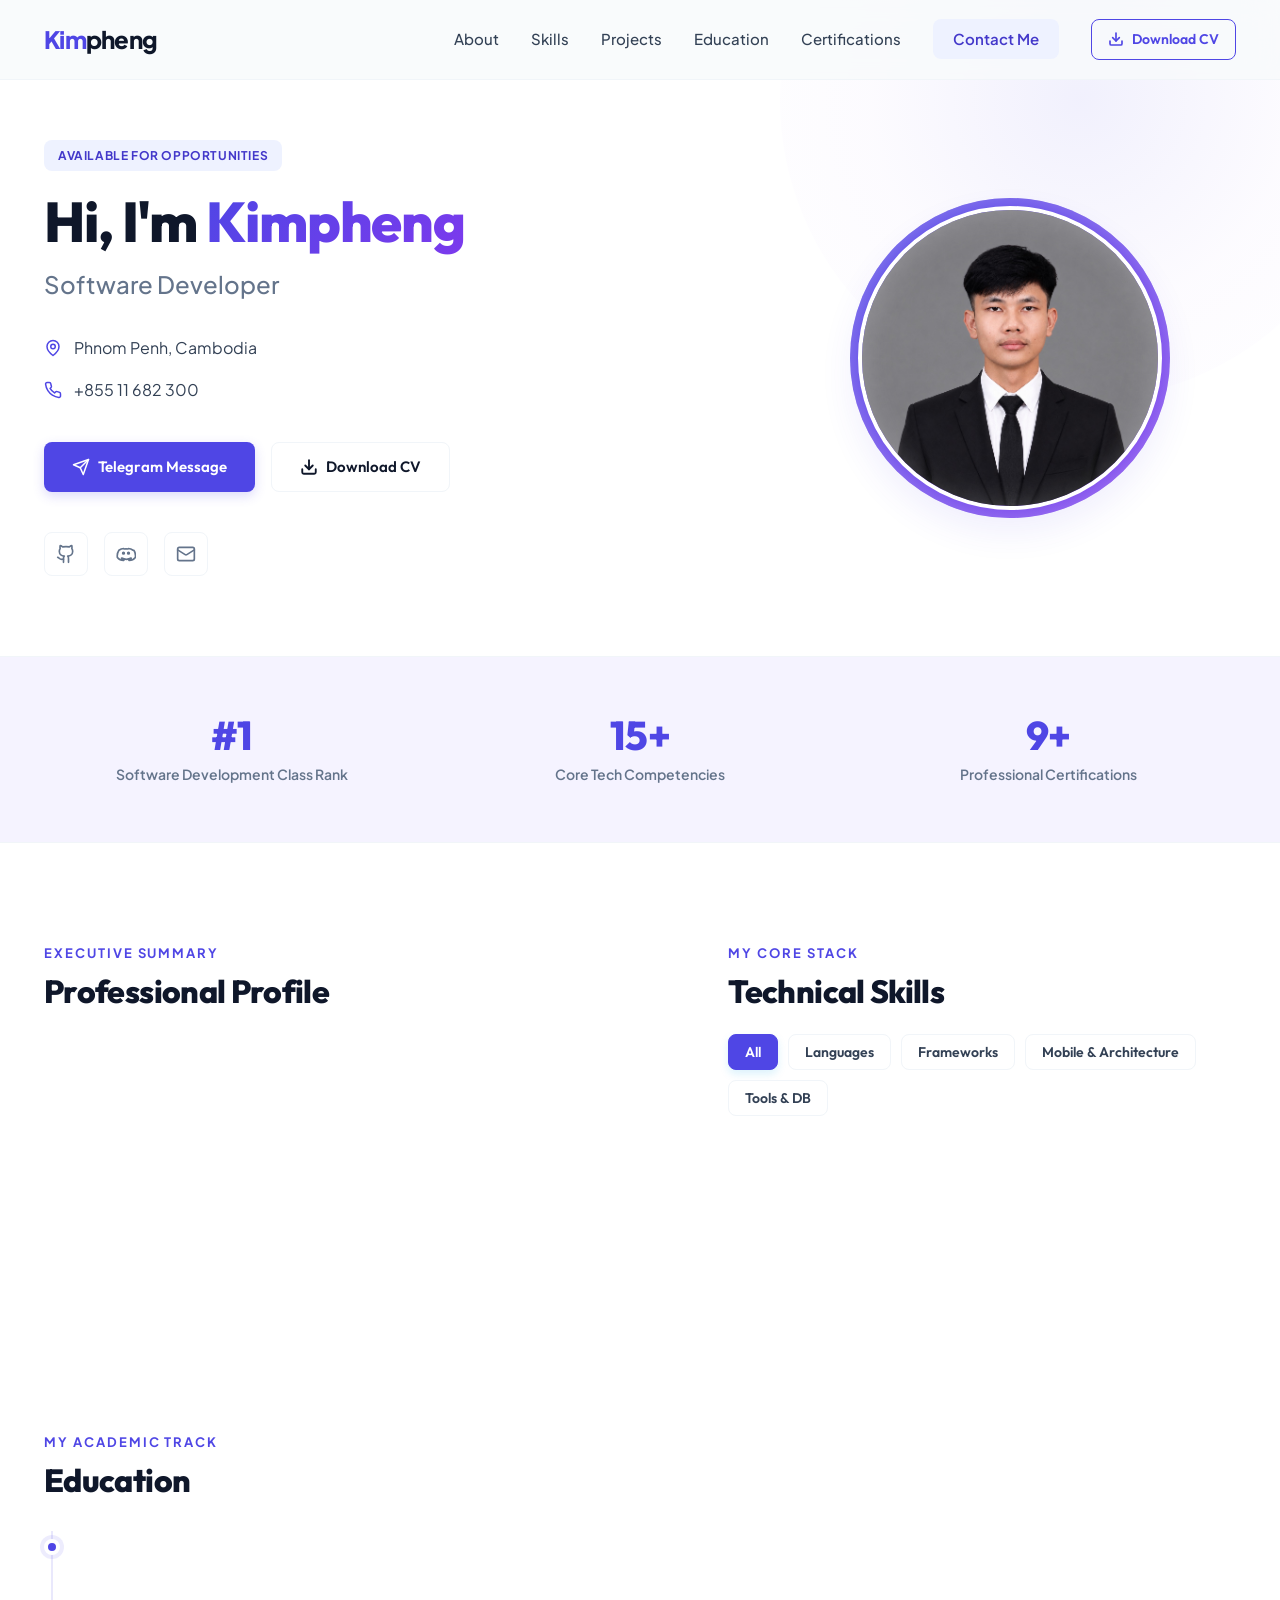
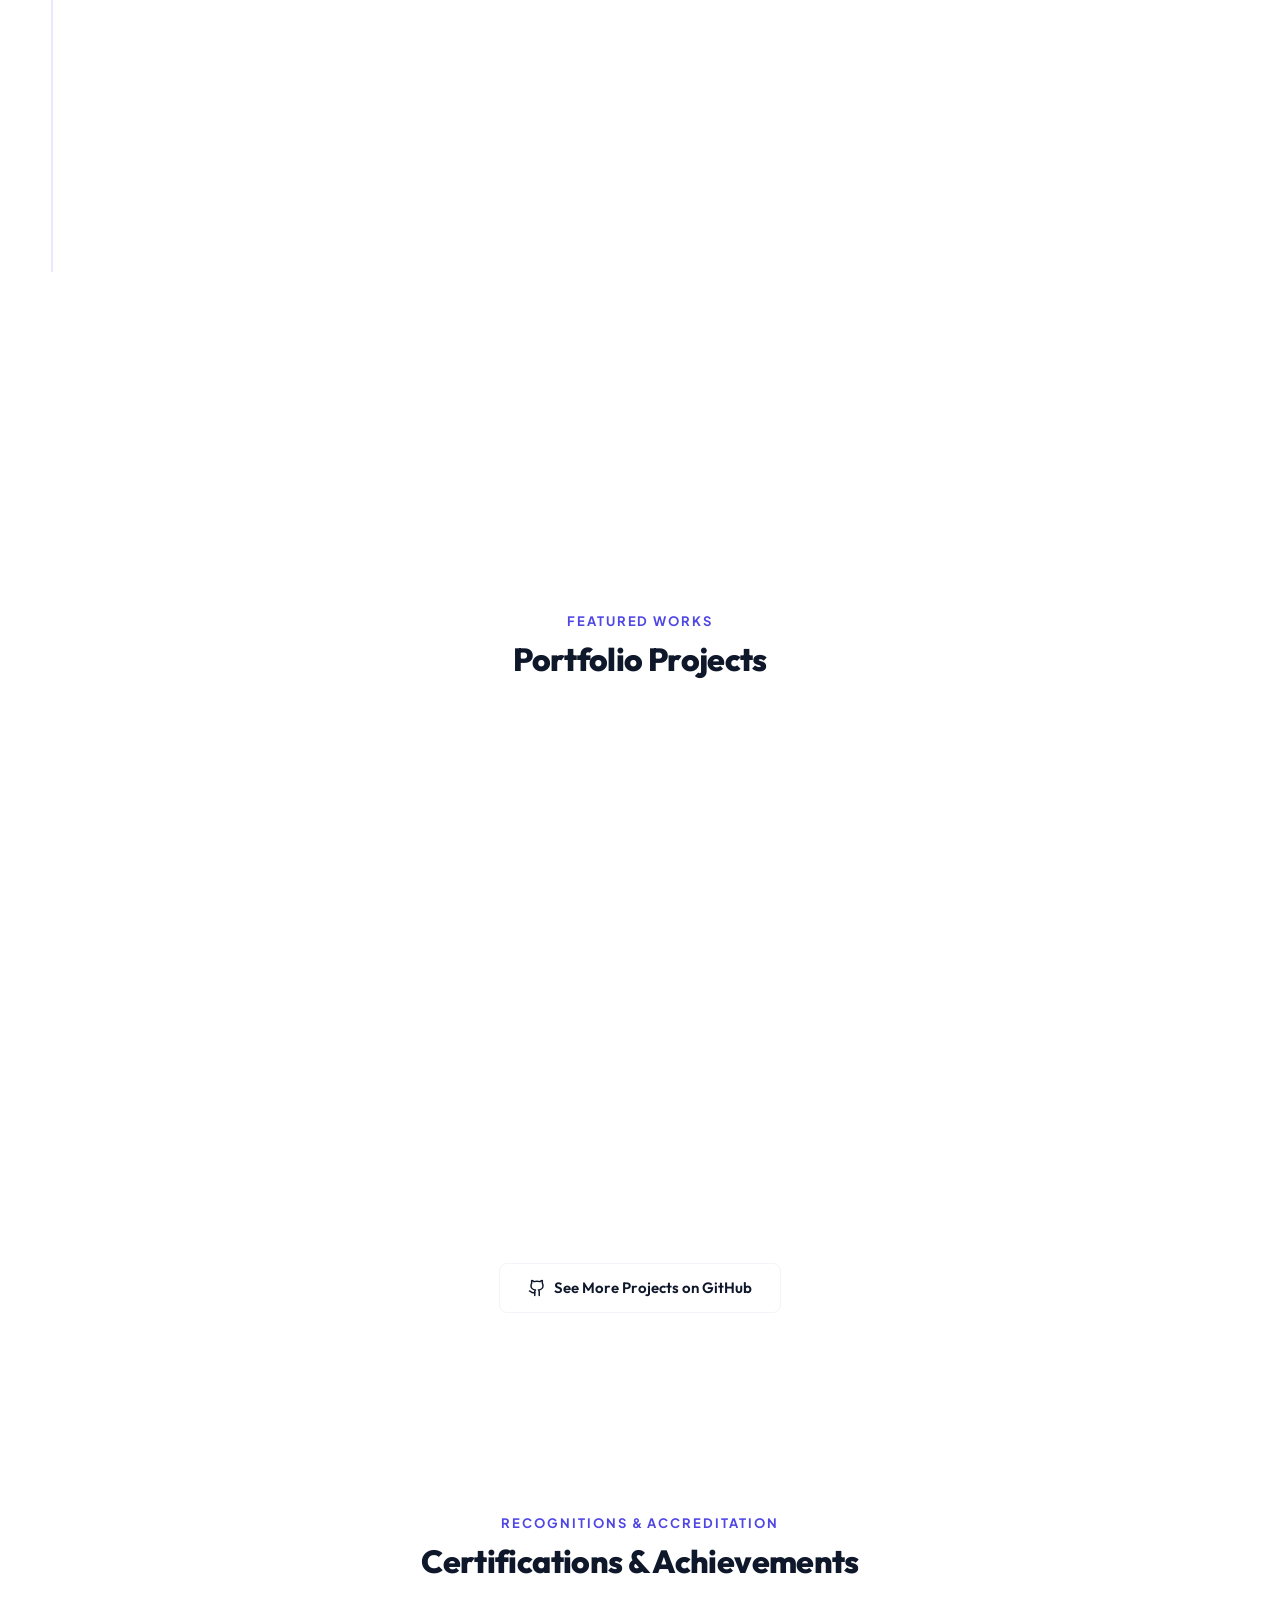
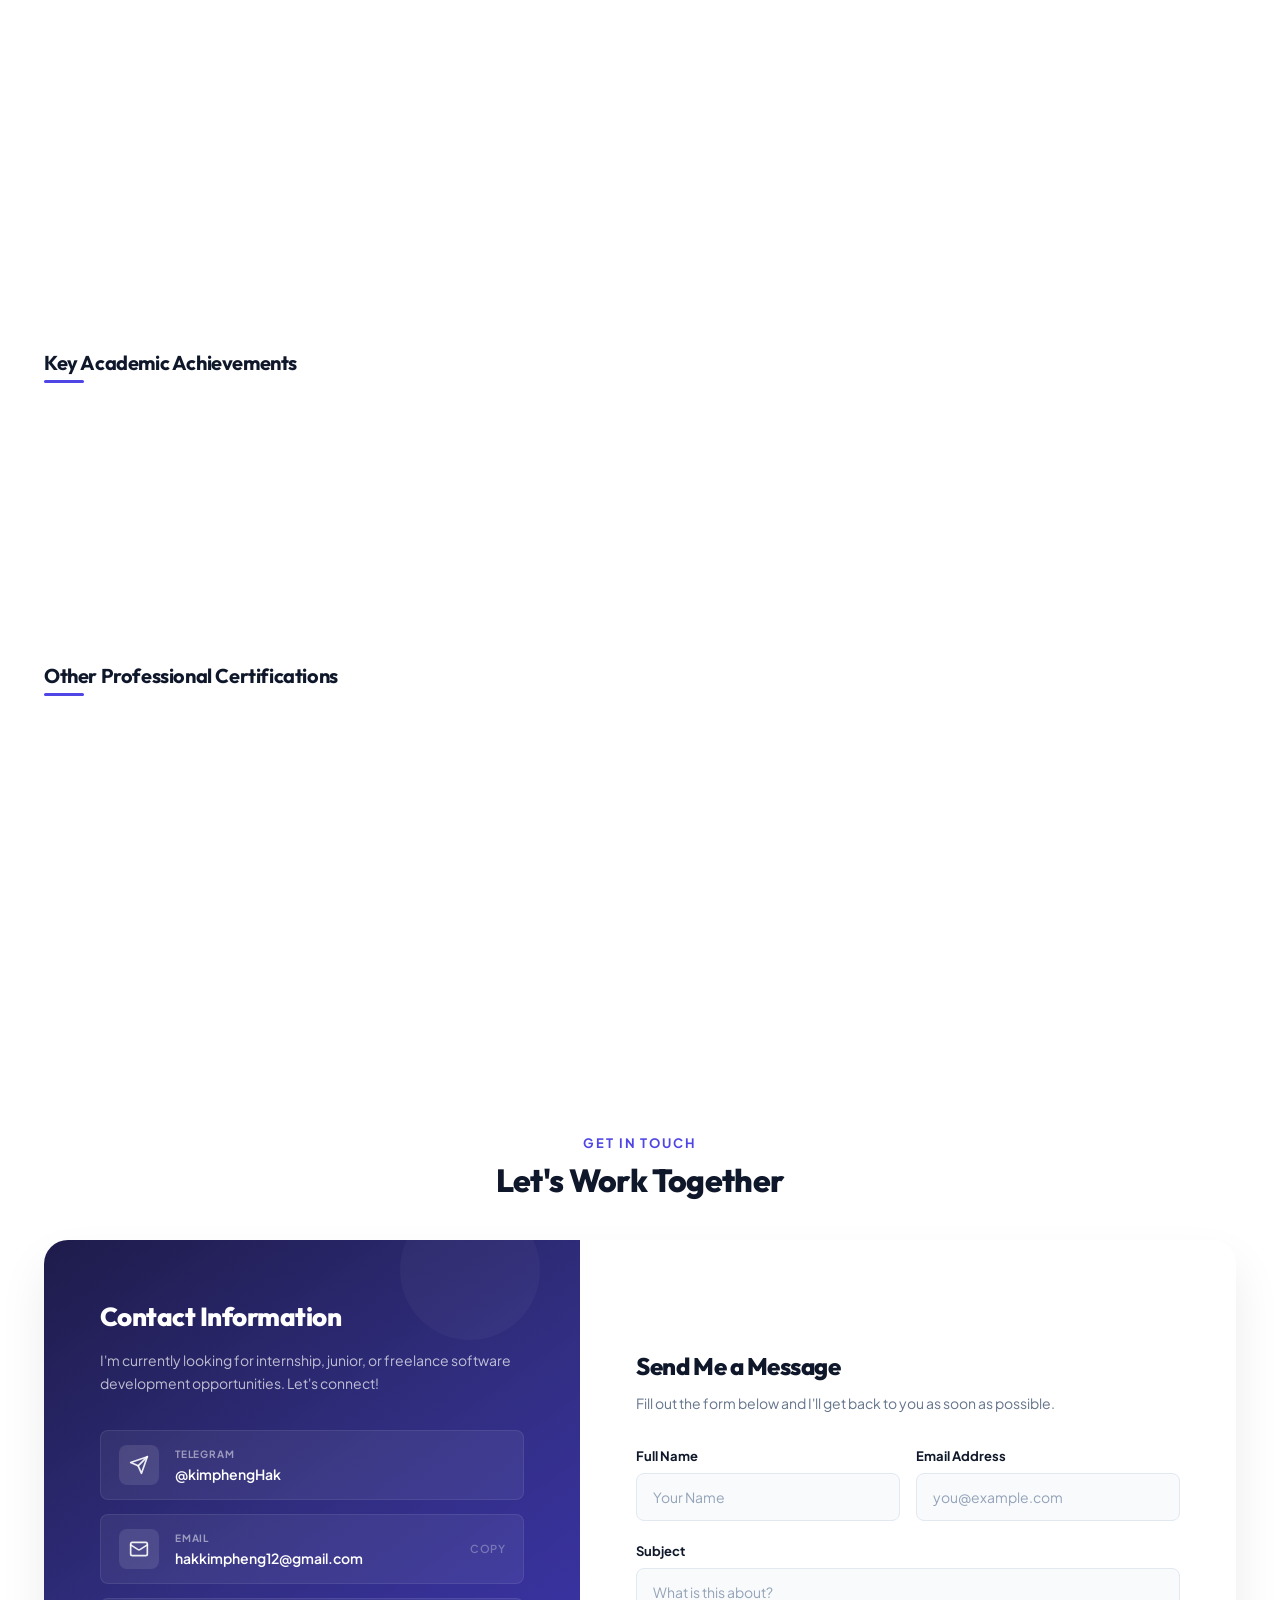
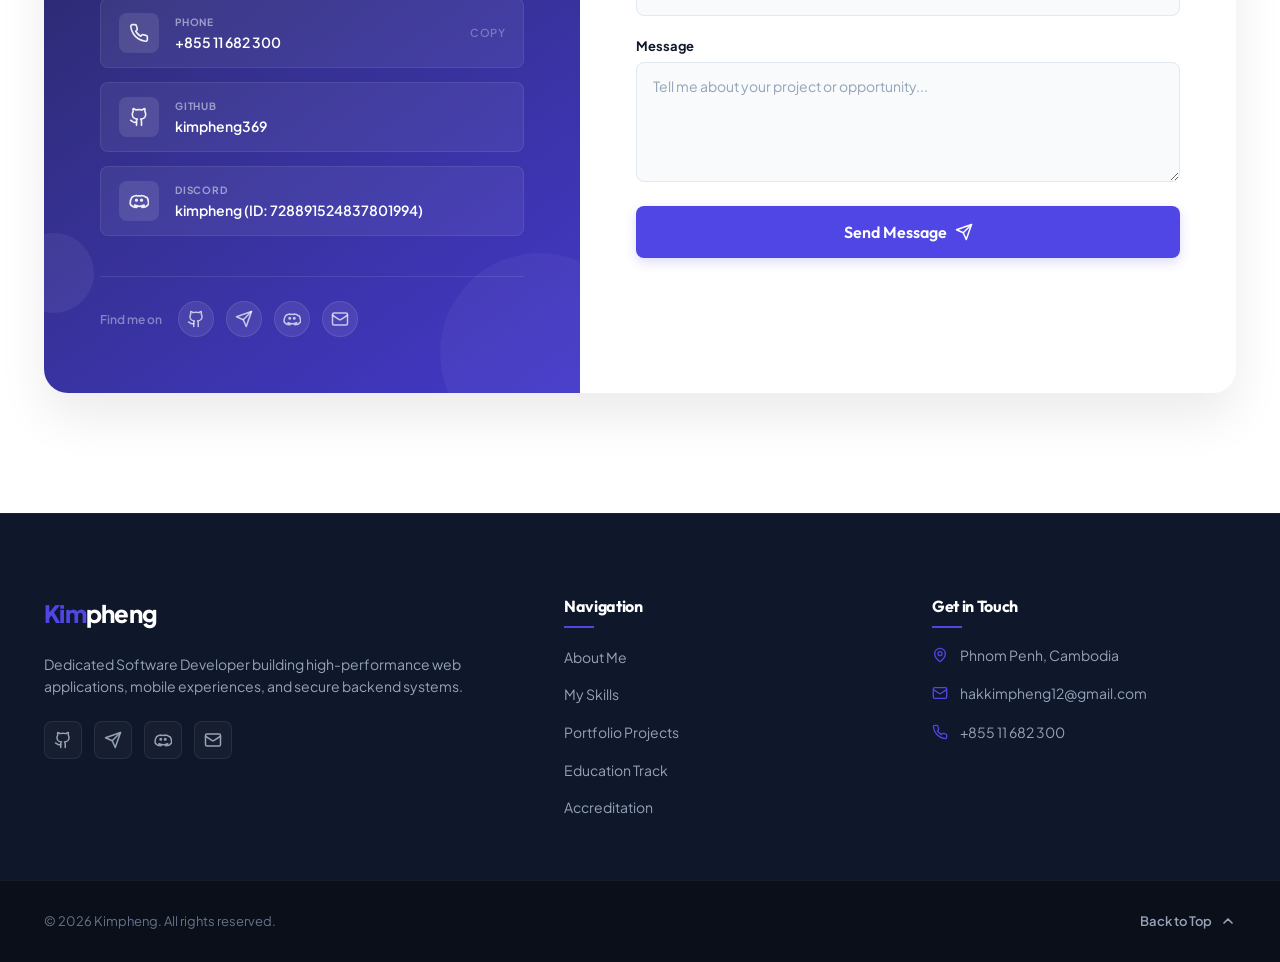
==== index.html @ c42dc0b6 "Add CV website with avatar and PNG/PDF download functionality" ====
<!DOCTYPE html>
<html lang="en">

<head>
  <meta charset="UTF-8">
  <meta name="viewport" content="width=device-width, initial-scale=1.0">
  <meta name="description"
    content="Personal CV & Portfolio of Kimpheng - Software Developer based in Phnom Penh, Cambodia. Specializing in mobile applications, backend systems, and software engineering.">
  <meta name="keywords"
    content="Kimpheng, CV, Portfolio, Software Developer, Android, Kotlin, PHP, Laravel, Python, Cambodia">
  <meta name="author" content="Kimpheng">
  <title>Kimpheng | Software Developer Portfolio</title>

  <!-- Google Fonts -->
  <link rel="preconnect" href="https://fonts.googleapis.com">
  <link rel="preconnect" href="https://fonts.gstatic.com" crossorigin>
  <link
    href="https://fonts.googleapis.com/css2?family=Outfit:wght@300;400;500;600;700;800&family=Plus+Jakarta+Sans:wght@400;500;600;700;800&display=swap"
    rel="stylesheet">

  <!-- Main Stylesheet -->
  <link rel="stylesheet" href="style.css">
</head>

<body>

  <!-- Glassmorphism Header -->
  <header class="header">
    <div class="header-container">
      <a href="#" class="logo">
        <span class="logo-accent">Kim</span>pheng
      </a>
      <nav class="nav-menu">
        <a href="#about" class="nav-link">About</a>
        <a href="#skills" class="nav-link">Skills</a>
        <a href="#projects" class="nav-link">Projects</a>
        <a href="#education" class="nav-link">Education</a>
        <a href="#certifications" class="nav-link">Certifications</a>
        <a href="#contact" class="nav-link nav-btn-contact">Contact Me</a>
        <a href="download CV/download my cv.html" target="_blank" class="nav-btn-download" title="Download CV">
          <svg xmlns="http://www.w3.org/2000/svg" width="16" height="16" viewBox="0 0 24 24" fill="none" stroke="currentColor" stroke-width="2.5" stroke-linecap="round" stroke-linejoin="round"><path d="M21 15v4a2 2 0 0 1-2 2H5a2 2 0 0 1-2-2v-4"></path><polyline points="7 10 12 15 17 10"></polyline><line x1="12" y1="15" x2="12" y2="3"></line></svg>
          <span>Download CV</span>
        </a>
      </nav>
      <!-- Mobile Nav Toggle -->
      <button class="mobile-toggle" aria-label="Toggle Menu">
        <span></span>
        <span></span>
        <span></span>
      </button>
    </div>
  </header>

  <main class="main-content">

    <!-- Hero Section -->
    <section class="hero-section" id="hero">
      <div class="hero-bg-glow"></div>
      <div class="container hero-grid">
        <!-- Hero Details -->
        <div class="hero-details">
          <span class="hero-tag">Available for Opportunities</span>
          <h1 class="hero-title">Hi, I'm <span class="gradient-text">Kimpheng</span></h1>
          <p class="hero-subtitle">Software Developer</p>

          <div class="hero-meta">
            <div class="meta-item">
              <svg xmlns="http://www.w3.org/2000/svg" width="18" height="18" viewBox="0 0 24 24" fill="none"
                stroke="currentColor" stroke-width="2" stroke-linecap="round" stroke-linejoin="round"
                class="accent-icon">
                <path d="M20 10c0 6-8 12-8 12s-8-6-8-12a8 8 0 0 1 16 0Z"></path>
                <circle cx="12" cy="10" r="3"></circle>
              </svg>
              <span>Phnom Penh, Cambodia</span>
            </div>
            <div class="meta-item">
              <svg xmlns="http://www.w3.org/2000/svg" width="18" height="18" viewBox="0 0 24 24" fill="none"
                stroke="currentColor" stroke-width="2" stroke-linecap="round" stroke-linejoin="round"
                class="accent-icon">
                <path
                  d="M22 16.92v3a2 2 0 0 1-2.18 2 19.79 19.79 0 0 1-8.63-3.07 19.5 19.5 0 0 1-6-6 19.79 19.79 0 0 1-3.07-8.67A2 2 0 0 1 4.11 2h3a2 2 0 0 1 2 1.72 12.84 12.84 0 0 0 .7 2.81 2 2 0 0 1-.45 2.11L8.09 9.91a16 16 0 0 0 6 6l1.27-1.27a2 2 0 0 1 2.11-.45 12.84 12.84 0 0 0 2.81.7A2 2 0 0 1 22 16.92z">
                </path>
              </svg>
              <span>+855 11 682 300</span>
            </div>
          </div>

          <div class="hero-actions">
            <a href="https://t.me/kimphengHak" target="_blank" class="btn btn-primary">
              <svg xmlns="http://www.w3.org/2000/svg" width="18" height="18" viewBox="0 0 24 24" fill="none"
                stroke="currentColor" stroke-width="2" stroke-linecap="round" stroke-linejoin="round">
                <path d="m22 2-7 20-4-9-9-4Z"></path>
                <path d="M22 2 11 13"></path>
              </svg>
              Telegram Message
            </a>
            <a href="download CV/download my cv.html" target="_blank" class="btn btn-secondary">
              <svg xmlns="http://www.w3.org/2000/svg" width="18" height="18" viewBox="0 0 24 24" fill="none" stroke="currentColor" stroke-width="2.5" stroke-linecap="round" stroke-linejoin="round"><path d="M21 15v4a2 2 0 0 1-2 2H5a2 2 0 0 1-2-2v-4"></path><polyline points="7 10 12 15 17 10"></polyline><line x1="12" y1="15" x2="12" y2="3"></line></svg>
              Download CV
            </a>
          </div>

          <!-- Social Shortcuts -->
          <div class="social-bar">
            <a href="https://github.com/kimpheng369" target="_blank" class="social-icon" title="GitHub">
              <svg xmlns="http://www.w3.org/2000/svg" width="20" height="20" viewBox="0 0 24 24" fill="none"
                stroke="currentColor" stroke-width="2" stroke-linecap="round" stroke-linejoin="round">
                <path
                  d="M15 22v-4a4.8 4.8 0 0 0-1-3.5c3 0 6-2 6-5.5.08-1.25-.27-2.48-1-3.5.28-1.15.28-2.35 0-3.5 0 0-1 0-3 1.5-2.64-.5-5.36-.5-8 0C6 2 5 2 5 2c-.3 1.15-.3 2.35 0 3.5A5.403 5.403 0 0 0 4 9c0 3.5 3 5.5 6 5.5-.39.49-.68 1.05-.85 1.65-.17.6-.22 1.23-.15 1.85v4">
                </path>
                <path d="M9 18c-4.51 2-5-2-7-2"></path>
              </svg>
            </a>
            <a href="https://discord.com/users/728891524837801994" target="_blank" class="social-icon" title="Discord">
              <svg xmlns="http://www.w3.org/2000/svg" width="20" height="20" viewBox="0 0 24 24" fill="none" stroke="currentColor" stroke-width="2" stroke-linecap="round" stroke-linejoin="round" class="discord-icon"><path d="M9 10a1 1 0 1 0 0 2 1 1 0 0 0 0-2zm6 0a1 1 0 1 0 0 2 1 1 0 0 0 0-2z"></path><path d="M20.5 7.5a12.1 12.1 0 0 0-5.7-2.1l-.3.6a17.6 17.6 0 0 0-5 0l-.3-.6a12.1 12.1 0 0 0-5.7 2.1 12.2 12.2 0 0 0-1.8 8.8c1.7 2.2 4.4 3.5 7.3 3.5l.8-1a10.2 10.2 0 0 1-3.2-1.7l.2-.2h.1a12.1 12.1 0 0 0 11.2 0l.2.2a10.2 10.2 0 0 1-3.2 1.7l.8 1c2.9 0 5.6-1.3 7.3-3.5a12.2 12.2 0 0 0-1.8-8.8z"></path></svg>
            </a>
            <a href="mailto:hakkimpheng12@gmail.com" class="social-icon" title="Email hakkimpheng12@gmail.com">
              <svg xmlns="http://www.w3.org/2000/svg" width="20" height="20" viewBox="0 0 24 24" fill="none"
                stroke="currentColor" stroke-width="2" stroke-linecap="round" stroke-linejoin="round">
                <rect width="20" height="16" x="2" y="4" rx="2"></rect>
                <path d="m22 7-8.97 5.7a1.94 1.94 0 0 1-2.06 0L2 7"></path>
              </svg>
            </a>
          </div>
        </div>

        <!-- Hero Avatar Panel -->
        <div class="hero-avatar-panel">
          <div class="avatar-frame">
            <div class="avatar-glow"></div>
            <div class="avatar-inner">
              <img id="profile-img" src="assets/avatar.jpg" alt="Kimpheng Profile Avatar"
                class="profile-pic">
            </div>
          </div>
        </div>
      </div>
    </section>

    <!-- Quick Stats Grid -->
    <section class="stats-section">
      <div class="container stats-grid">
        <div class="stat-card">
          <h3 class="stat-value">#1</h3>
          <p class="stat-label">Software Development Class Rank</p>
        </div>
        <div class="stat-card">
          <h3 class="stat-value">15+</h3>
          <p class="stat-label">Core Tech Competencies</p>
        </div>
        <div class="stat-card">
          <h3 class="stat-value">9+</h3>
          <p class="stat-label">Professional Certifications</p>
        </div>
      </div>
    </section>

    <!-- Split Grid for Summary & Skills -->
    <section class="about-section section-padding" id="about">
      <div class="container split-grid">

        <!-- Left: Summary & Education -->
        <div class="about-left">
          <div class="section-header">
            <span class="sub-heading">Executive Summary</span>
            <h2 class="section-title">Professional Profile</h2>
          </div>
          <div class="card summary-card">
            <p class="summary-text">
              Dedicated Software Development student with a strong interest in mobile application development, backend
              systems, and software engineering. Experienced in designing and building academic and personal projects
              using Java, Kotlin, Python, C++, C#, PHP, Laravel, and Django.
            </p>
            <p class="summary-text mt-3">
              Passionate about writing clean, efficient, and maintainable code while continuously expanding technical
              knowledge through hands-on projects and professional certifications. A fast learner with strong
              problem-solving skills who enjoys working independently and contributing to meaningful software solutions.
            </p>
          </div>

          <div class="education-block mt-5" id="education">
            <div class="section-header">
              <span class="sub-heading">My Academic Track</span>
              <h2 class="section-title">Education</h2>
            </div>

            <div class="timeline">
              <div class="timeline-item">
                <div class="timeline-dot"></div>
                <div class="timeline-content card">
                  <div class="timeline-header">
                    <span class="timeline-date">Graduation Expected: 2026</span>
                    <h3 class="timeline-school">IT STEP Academy</h3>
                    <h4 class="timeline-degree">Software Development</h4>
                  </div>
                  <div class="timeline-body">
                    <p class="timeline-desc">Structured vocational and practical training focusing on enterprise
                      programming, architecture patterns, and mobile systems.</p>
                    <div class="coursework-tags">
                      <span class="course-tag">OOP</span>
                      <span class="course-tag">Android App Development</span>
                      <span class="course-tag">Web Development</span>
                      <span class="course-tag">Database Management Systems</span>
                      <span class="course-tag">Software Engineering</span>
                      <span class="course-tag">Data Structures & Algorithms</span>
                    </div>
                  </div>
                </div>
              </div>
            </div>
          </div>
        </div>

        <!-- Right: Technical Skills Grid & Soft Characteristics -->
        <div class="about-right" id="skills">
          <div class="section-header">
            <span class="sub-heading">My Core Stack</span>
            <h2 class="section-title">Technical Skills</h2>
          </div>

          <!-- Skills Filter Controls -->
          <div class="skills-filter-container">
            <button class="filter-btn active" data-filter="all">All</button>
            <button class="filter-btn" data-filter="languages">Languages</button>
            <button class="filter-btn" data-filter="frameworks">Frameworks</button>
            <button class="filter-btn" data-filter="mobile">Mobile & Architecture</button>
            <button class="filter-btn" data-filter="tools">Tools & DB</button>
          </div>

          <div class="skills-grid">
            <!-- Languages -->
            <div class="skill-item card" data-category="languages">
              <div class="skill-head">
                <div class="skill-title-wrapper">
                  <img src="https://cdn.jsdelivr.net/gh/devicons/devicon/icons/kotlin/kotlin-original.svg" alt="Kotlin" class="skill-icon">
                  <span class="skill-name">Kotlin</span>
                </div>
                <span class="skill-percent">Mobile Core</span>
              </div>
              <div class="skill-bar">
                <div class="skill-progress" style="width: 90%;"></div>
              </div>
            </div>

            <div class="skill-item card" data-category="languages">
              <div class="skill-head">
                <div class="skill-title-wrapper">
                  <img src="https://cdn.jsdelivr.net/gh/devicons/devicon/icons/java/java-original.svg" alt="Java" class="skill-icon">
                  <span class="skill-name">Java</span>
                </div>
                <span class="skill-percent">OOP Standard</span>
              </div>
              <div class="skill-bar">
                <div class="skill-progress" style="width: 85%;"></div>
              </div>
            </div>

            <div class="skill-item card" data-category="languages">
              <div class="skill-head">
                <div class="skill-title-wrapper">
                  <img src="https://cdn.jsdelivr.net/gh/devicons/devicon/icons/python/python-original.svg" alt="Python" class="skill-icon">
                  <span class="skill-name">Python</span>
                </div>
                <span class="skill-percent">Automation & Backend</span>
              </div>
              <div class="skill-bar">
                <div class="skill-progress" style="width: 80%;"></div>
              </div>
            </div>

            <div class="skill-item card" data-category="languages">
              <div class="skill-head">
                <div class="skill-title-wrapper">
                  <img src="https://cdn.jsdelivr.net/gh/devicons/devicon/icons/php/php-original.svg" alt="PHP" class="skill-icon">
                  <span class="skill-name">PHP</span>
                </div>
                <span class="skill-percent">Web Core</span>
              </div>
              <div class="skill-bar">
                <div class="skill-progress" style="width: 75%;"></div>
              </div>
            </div>

            <div class="skill-item card" data-category="languages">
              <div class="skill-head">
                <div class="skill-title-wrapper">
                  <img src="https://cdn.jsdelivr.net/gh/devicons/devicon/icons/cplusplus/cplusplus-original.svg" alt="C++" class="skill-icon">
                  <img src="https://cdn.jsdelivr.net/gh/devicons/devicon/icons/csharp/csharp-original.svg" alt="C#" class="skill-icon">
                  <span class="skill-name">C++ / C#</span>
                </div>
                <span class="skill-percent">Algorithms & Dev</span>
              </div>
              <div class="skill-bar">
                <div class="skill-progress" style="width: 70%;"></div>
              </div>
            </div>

            <div class="skill-item card" data-category="languages">
              <div class="skill-head">
                <div class="skill-title-wrapper">
                  <img src="https://cdn.jsdelivr.net/gh/devicons/devicon/icons/javascript/javascript-original.svg" alt="JavaScript" class="skill-icon">
                  <span class="skill-name">JavaScript (HTML5/CSS3)</span>
                </div>
                <span class="skill-percent">Frontend basics</span>
              </div>
              <div class="skill-bar">
                <div class="skill-progress" style="width: 80%;"></div>
              </div>
            </div>

            <!-- Frameworks -->
            <div class="skill-item card" data-category="frameworks">
              <div class="skill-head">
                <div class="skill-title-wrapper">
                  <img src="https://cdn.jsdelivr.net/gh/devicons/devicon/icons/laravel/laravel-original.svg" alt="Laravel" class="skill-icon">
                  <span class="skill-name">Laravel</span>
                </div>
                <span class="skill-percent">Web MVC</span>
              </div>
              <div class="skill-bar">
                <div class="skill-progress" style="width: 85%;"></div>
              </div>
            </div>

            <div class="skill-item card" data-category="frameworks">
              <div class="skill-head">
                <div class="skill-title-wrapper">
                  <img src="https://cdn.jsdelivr.net/gh/devicons/devicon/icons/django/django-plain.svg" alt="Django" class="skill-icon">
                  <span class="skill-name">Django</span>
                </div>
                <span class="skill-percent">Python Web</span>
              </div>
              <div class="skill-bar">
                <div class="skill-progress" style="width: 75%;"></div>
              </div>
            </div>

            <div class="skill-item card" data-category="frameworks">
              <div class="skill-head">
                <div class="skill-title-wrapper">
                  <svg xmlns="http://www.w3.org/2000/svg" width="20" height="20" viewBox="0 0 24 24" fill="none" stroke="currentColor" stroke-width="2.5" stroke-linecap="round" stroke-linejoin="round" class="skill-svg-icon"><rect x="2" y="2" width="20" height="8" rx="2" ry="2"></rect><rect x="2" y="14" width="20" height="8" rx="2" ry="2"></rect><line x1="6" y1="6" x2="6.01" y2="6"></line><line x1="6" y1="18" x2="6.01" y2="18"></line></svg>
                  <span class="skill-name">RESTful APIs</span>
                </div>
                <span class="skill-percent">Integration</span>
              </div>
              <div class="skill-bar">
                <div class="skill-progress" style="width: 90%;"></div>
              </div>
            </div>

            <!-- Mobile & Architecture -->
            <div class="skill-item card" data-category="mobile">
              <div class="skill-head">
                <div class="skill-title-wrapper">
                  <img src="https://cdn.jsdelivr.net/gh/devicons/devicon/icons/android/android-original.svg" alt="Android" class="skill-icon">
                  <span class="skill-name">Android SDK</span>
                </div>
                <span class="skill-percent">Kotlin Ecosystem</span>
              </div>
              <div class="skill-bar">
                <div class="skill-progress" style="width: 85%;"></div>
              </div>
            </div>

            <div class="skill-item card" data-category="mobile">
              <div class="skill-head">
                <div class="skill-title-wrapper">
                  <svg xmlns="http://www.w3.org/2000/svg" width="20" height="20" viewBox="0 0 24 24" fill="none" stroke="currentColor" stroke-width="2.5" stroke-linecap="round" stroke-linejoin="round" class="skill-svg-icon"><rect x="3" y="3" width="7" height="9" rx="1"></rect><rect x="14" y="3" width="7" height="5" rx="1"></rect><rect x="14" y="12" width="7" height="9" rx="1"></rect><rect x="3" y="16" width="7" height="5" rx="1"></rect></svg>
                  <span class="skill-name">MVVM Architecture</span>
                </div>
                <span class="skill-percent">Design Pattern</span>
              </div>
              <div class="skill-bar">
                <div class="skill-progress" style="width: 85%;"></div>
              </div>
            </div>

            <div class="skill-item card" data-category="mobile">
              <div class="skill-head">
                <div class="skill-title-wrapper">
                  <svg xmlns="http://www.w3.org/2000/svg" width="20" height="20" viewBox="0 0 24 24" fill="none" stroke="currentColor" stroke-width="2.5" stroke-linecap="round" stroke-linejoin="round" class="skill-svg-icon"><polyline points="22 12 18 12 15 21 9 3 6 12 2 12"></polyline></svg>
                  <span class="skill-name">ViewModel / LiveData</span>
                </div>
                <span class="skill-percent">Reactive UI</span>
              </div>
              <div class="skill-bar">
                <div class="skill-progress" style="width: 80%;"></div>
              </div>
            </div>

            <div class="skill-item card" data-category="mobile">
              <div class="skill-head">
                <div class="skill-title-wrapper">
                  <svg xmlns="http://www.w3.org/2000/svg" width="20" height="20" viewBox="0 0 24 24" fill="none" stroke="currentColor" stroke-width="2.5" stroke-linecap="round" stroke-linejoin="round" class="skill-svg-icon"><polygon points="3 11 22 2 13 21 11 13 3 11"></polygon></svg>
                  <span class="skill-name">View Binding & Nav Comp</span>
                </div>
                <span class="skill-percent">App Flow</span>
              </div>
              <div class="skill-bar">
                <div class="skill-progress" style="width: 80%;"></div>
              </div>
            </div>

            <!-- Tools & DB -->
            <div class="skill-item card" data-category="tools">
              <div class="skill-head">
                <div class="skill-title-wrapper">
                  <img src="https://cdn.jsdelivr.net/gh/devicons/devicon/icons/mysql/mysql-original.svg" alt="MySQL" class="skill-icon">
                  <img src="https://cdn.jsdelivr.net/gh/devicons/devicon/icons/sqlite/sqlite-original.svg" alt="SQLite" class="skill-icon">
                  <span class="skill-name">MySQL / SQLite</span>
                </div>
                <span class="skill-percent">Relational Databases</span>
              </div>
              <div class="skill-bar">
                <div class="skill-progress" style="width: 85%;"></div>
              </div>
            </div>

            <div class="skill-item card" data-category="tools">
              <div class="skill-head">
                <div class="skill-title-wrapper">
                  <img src="https://cdn.jsdelivr.net/gh/devicons/devicon/icons/git/git-original.svg" alt="Git" class="skill-icon">
                  <span class="skill-name">Git / GitHub</span>
                </div>
                <span class="skill-percent">Version Control</span>
              </div>
              <div class="skill-bar">
                <div class="skill-progress" style="width: 90%;"></div>
              </div>
            </div>

            <div class="skill-item card" data-category="tools">
              <div class="skill-head">
                <div class="skill-title-wrapper">
                  <img src="https://cdn.jsdelivr.net/gh/devicons/devicon/icons/androidstudio/androidstudio-original.svg" alt="Android Studio" class="skill-icon">
                  <img src="https://cdn.jsdelivr.net/gh/devicons/devicon/icons/vscode/vscode-original.svg" alt="VS Code" class="skill-icon">
                  <span class="skill-name">Android Studio & VS Code</span>
                </div>
                <span class="skill-percent">IDE Environments</span>
              </div>
              <div class="skill-bar">
                <div class="skill-progress" style="width: 90%;"></div>
              </div>
            </div>

            <div class="skill-item card" data-category="tools">
              <div class="skill-head">
                <div class="skill-title-wrapper">
                  <img src="https://cdn.jsdelivr.net/gh/devicons/devicon/icons/amazonwebservices/amazonwebservices-original-wordmark.svg" alt="AWS" class="skill-icon">
                  <span class="skill-name">AWS Cloud Fundamentals</span>
                </div>
                <span class="skill-percent">Infrastructure</span>
              </div>
              <div class="skill-bar">
                <div class="skill-progress" style="width: 70%;"></div>
              </div>
            </div>
          </div>

          <!-- Soft Skills / Characteristics and Languages -->
          <div class="additional-skills-grid mt-5">
            <div class="card characteristics-card">
              <h3 class="card-title-small">Personal Attributes</h3>
              <ul class="check-list">
                <li>
                  <svg xmlns="http://www.w3.org/2000/svg" width="16" height="16" viewBox="0 0 24 24" fill="none"
                    stroke="currentColor" stroke-width="3" stroke-linecap="round" stroke-linejoin="round"
                    class="accent-icon">
                    <polyline points="20 6 9 17 4 12"></polyline>
                  </svg>
                  <span>Self-motivated & committed to continuous learning</span>
                </li>
                <li>
                  <svg xmlns="http://www.w3.org/2000/svg" width="16" height="16" viewBox="0 0 24 24" fill="none"
                    stroke="currentColor" stroke-width="3" stroke-linecap="round" stroke-linejoin="round"
                    class="accent-icon">
                    <polyline points="20 6 9 17 4 12"></polyline>
                  </svg>
                  <span>Strong problem-solving & analytical thinking</span>
                </li>
                <li>
                  <svg xmlns="http://www.w3.org/2000/svg" width="16" height="16" viewBox="0 0 24 24" fill="none"
                    stroke="currentColor" stroke-width="3" stroke-linecap="round" stroke-linejoin="round"
                    class="accent-icon">
                    <polyline points="20 6 9 17 4 12"></polyline>
                  </svg>
                  <span>Detail-oriented with focus on clean, maintainable code</span>
                </li>
                <li>
                  <svg xmlns="http://www.w3.org/2000/svg" width="16" height="16" viewBox="0 0 24 24" fill="none"
                    stroke="currentColor" stroke-width="3" stroke-linecap="round" stroke-linejoin="round"
                    class="accent-icon">
                    <polyline points="20 6 9 17 4 12"></polyline>
                  </svg>
                  <span>Independent work capability & structured task management</span>
                </li>
              </ul>
            </div>

            <div class="card languages-card">
              <h3 class="card-title-small">Languages</h3>
              <div class="lang-item">
                <span class="lang-name">Khmer</span>
                <span class="lang-level">Native</span>
                <div class="lang-dots">
                  <span class="dot filled"></span>
                  <span class="dot filled"></span>
                  <span class="dot filled"></span>
                  <span class="dot filled"></span>
                  <span class="dot filled"></span>
                </div>
              </div>
              <div class="lang-item mt-3">
                <span class="lang-name">English</span>
                <span class="lang-level">Working Proficiency</span>
                <div class="lang-dots">
                  <span class="dot filled"></span>
                  <span class="dot filled"></span>
                  <span class="dot filled"></span>
                  <span class="dot filled"></span>
                  <span class="dot"></span>
                </div>
              </div>
            </div>
          </div>
        </div>

      </div>
    </section>

    <!-- Interactive Projects Showcase -->
    <section class="projects-section section-padding" id="projects">
      <div class="container">
        <div class="section-header text-center">
          <span class="sub-heading">Featured Works</span>
          <h2 class="section-title">Portfolio Projects</h2>
        </div>

        <div class="projects-grid mt-5">
          <!-- Project 1 -->
          <div class="project-card card">
            <div class="project-header">
              <div class="project-icon-box">
                <svg xmlns="http://www.w3.org/2000/svg" width="24" height="24" viewBox="0 0 24 24" fill="none"
                  stroke="currentColor" stroke-width="2" stroke-linecap="round" stroke-linejoin="round"
                  class="project-icon">
                  <path d="M22 10v6M2 10l10-5 10 5-10 5z"></path>
                  <path d="M6 12v5c0 2 2 3 6 3s6-1 6-3v-5"></path>
                </svg>
              </div>
              <div class="project-meta-head">
                <h3 class="project-title">Mini School System</h3>
                <span class="project-type">Web Application</span>
              </div>
            </div>

            <div class="project-tech-badges">
              <span class="tech-badge">Python</span>
              <span class="tech-badge">Django</span>
              <span class="tech-badge">MySQL</span>
              <span class="tech-badge">HTML/CSS/JS</span>
            </div>

            <ul class="project-bullets">
              <li>Developed a web-based school management system for managing student and academic information.</li>
              <li>Implemented student record management, data organization, and database integration.</li>
              <li>Designed and developed both frontend and backend components using Django.</li>
              <li>Built CRUD functionalities for creating, viewing, updating, and deleting records.</li>
              <li>Applied object-oriented programming principles and MVC/MVT development concepts.</li>
              <li>Integrated MySQL database to store and manage application data efficiently.</li>
            </ul>
          </div>

          <!-- Project 2 -->
          <div class="project-card card">
            <div class="project-header">
              <div class="project-icon-box">
                <svg xmlns="http://www.w3.org/2000/svg" width="24" height="24" viewBox="0 0 24 24" fill="none"
                  stroke="currentColor" stroke-width="2" stroke-linecap="round" stroke-linejoin="round"
                  class="project-icon">
                  <rect width="14" height="20" x="5" y="2" rx="2" ry="2"></rect>
                  <path d="M12 18h.01"></path>
                </svg>
              </div>
              <div class="project-meta-head">
                <h3 class="project-title">Android Applications</h3>
                <span class="project-type">Mobile Development</span>
              </div>
            </div>

            <div class="project-tech-badges">
              <span class="tech-badge">Kotlin</span>
              <span class="tech-badge">Android Studio</span>
              <span class="tech-badge">MVVM</span>
              <span class="tech-badge">Retrofit API</span>
            </div>

            <ul class="project-bullets">
              <li>Built and optimized native Android applications following contemporary development practices and core
                platform guides.</li>
              <li>Separated concerns cleanly using MVVM architecture (Model-View-ViewModel) to disconnect UI bindings
                from core data and domain layers.</li>
              <li>Configured REST API integrations to query, manage, and synchronise remote data structures locally.
              </li>
              <li>Utilized lifecycle-aware components including LiveData, ViewModel, View Binding, and Jetpack
                Navigation components.</li>
            </ul>
          </div>

          <!-- Project 3 -->
          <div class="project-card card">
            <div class="project-header">
              <div class="project-icon-box">
                <svg xmlns="http://www.w3.org/2000/svg" width="24" height="24" viewBox="0 0 24 24" fill="none"
                  stroke="currentColor" stroke-width="2" stroke-linecap="round" stroke-linejoin="round"
                  class="project-icon">
                  <path d="M4.5 16.5c-1.5 1.26-2.5 3.19-2.5 5.5s1 4.24 2.5 5.5"></path>
                  <path d="M12 2 2 7l10 5 10-5-10-5Z"></path>
                  <path d="m2 17 10 5 10-5"></path>
                  <path d="m2 12 10 5 10-5"></path>
                </svg>
              </div>
              <div class="project-meta-head">
                <h3 class="project-title">Python Ecosystem</h3>
                <span class="project-type">Scripts & Automation</span>
              </div>
            </div>

            <div class="project-tech-badges">
              <span class="tech-badge">Python</span>
              <span class="tech-badge">Automation</span>
              <span class="tech-badge">Algorithms</span>
              <span class="tech-badge">OOP</span>
            </div>

            <ul class="project-bullets">
              <li>Created object-oriented scripting setups in Python to execute practical automation pipelines and
                parsing scripts.</li>
              <li>Engineered utilities for heavy dataset processing, automated local folder cleaning, and algorithmic
                problem-solving tasks.</li>
              <li>Optimized scripting execution logic and refined computational structures through algorithmic analysis.
              </li>
              <li>Practiced test-driven concepts to build clean, modular structures in scripting files.</li>
            </ul>
          </div>
        </div>

        <!-- See More Projects on GitHub -->
        <div class="text-center mt-5">
          <a href="https://github.com/kimpheng369" target="_blank" class="btn btn-secondary">
            <svg xmlns="http://www.w3.org/2000/svg" width="18" height="18" viewBox="0 0 24 24" fill="none"
              stroke="currentColor" stroke-width="2" stroke-linecap="round" stroke-linejoin="round">
              <path
                d="M15 22v-4a4.8 4.8 0 0 0-1-3.5c3 0 6-2 6-5.5.08-1.25-.27-2.48-1-3.5.28-1.15.28-2.35 0-3.5 0 0-1 0-3 1.5-2.64-.5-5.36-.5-8 0C6 2 5 2 5 2c-.3 1.15-.3 2.35 0 3.5A5.403 5.403 0 0 0 4 9c0 3.5 3 5.5 6 5.5-.39.49-.68 1.05-.85 1.65-.17.6-.22 1.23-.15 1.85v4">
              </path>
              <path d="M9 18c-4.51 2-5-2-7-2"></path>
            </svg>
            See More Projects on GitHub
          </a>
        </div>
      </div>
    </section>

    <!-- Achievements & Certifications -->
    <section class="certifications-section section-padding" id="certifications">
      <div class="container">

        <div class="section-header text-center">
          <span class="sub-heading">Recognitions & Accreditation</span>
          <h2 class="section-title">Certifications & Achievements</h2>
        </div>

        <!-- Featured Credentials (IBM & Google) -->
        <div class="featured-credentials mt-5">
          <!-- Google Certificate -->
          <div class="cert-card featured-cert card">
            <div class="cert-glow green-glow"></div>
            <div class="cert-header">
              <div class="partner-badge google-partner">Google</div>
              <h3 class="cert-title">Technical Support Fundamentals</h3>
            </div>
            <p class="cert-desc">Covers foundational aspects of IT support, troubleshooting, system administration,
              operating systems, networking, and security.</p>
            <div class="cert-footer">
              <span class="verify-status">
                <svg xmlns="http://www.w3.org/2000/svg" width="16" height="16" viewBox="0 0 24 24" fill="none"
                  stroke="#22c55e" stroke-width="3" stroke-linecap="round" stroke-linejoin="round">
                  <path d="M22 11.08V12a10 10 0 1 1-5.93-9.14"></path>
                  <polyline points="22 4 12 14.01 9 11.01"></polyline>
                </svg>
                Verified Credential
              </span>
              <a href="https://coursera.org/verify/X1WUWZ3FMFCP" target="_blank" class="btn btn-sm btn-accent">
                Verify on Coursera
                <svg xmlns="http://www.w3.org/2000/svg" width="14" height="14" viewBox="0 0 24 24" fill="none"
                  stroke="currentColor" stroke-width="2" stroke-linecap="round" stroke-linejoin="round">
                  <path d="M15 3h6v6"></path>
                  <path d="M10 14 21 3"></path>
                  <path d="M18 13v6a2 2 0 0 1-2 2H5a2 2 0 0 1-2-2V8a2 2 0 0 1 2-2h6"></path>
                </svg>
              </a>
            </div>
          </div>

          <!-- IBM Certificate -->
          <div class="cert-card featured-cert card">
            <div class="cert-glow blue-glow"></div>
            <div class="cert-header">
              <div class="partner-badge ibm-partner">IBM</div>
              <h3 class="cert-title">Introduction to Cybersecurity Careers</h3>
            </div>
            <p class="cert-desc">Focuses on fundamentals of system security, cyber threat landscape analysis, compliance
              standard frameworks, and defensive postures.</p>
            <div class="cert-footer">
              <span class="verify-status">
                <svg xmlns="http://www.w3.org/2000/svg" width="16" height="16" viewBox="0 0 24 24" fill="none"
                  stroke="#22c55e" stroke-width="3" stroke-linecap="round" stroke-linejoin="round">
                  <path d="M22 11.08V12a10 10 0 1 1-5.93-9.14"></path>
                  <polyline points="22 4 12 14.01 9 11.01"></polyline>
                </svg>
                Verified Credential
              </span>
              <a href="https://coursera.org/verify/99PE86M4WIPF" target="_blank" class="btn btn-sm btn-accent">
                Verify on Coursera
                <svg xmlns="http://www.w3.org/2000/svg" width="14" height="14" viewBox="0 0 24 24" fill="none"
                  stroke="currentColor" stroke-width="2" stroke-linecap="round" stroke-linejoin="round">
                  <path d="M15 3h6v6"></path>
                  <path d="M10 14 21 3"></path>
                  <path d="M18 13v6a2 2 0 0 1-2 2H5a2 2 0 0 1-2-2V8a2 2 0 0 1 2-2h6"></path>
                </svg>
              </a>
            </div>
          </div>
        </div>

        <!-- Academic & Technical Achievements -->
        <div class="achievements-section mt-5">
          <h3 class="subsection-title">Key Academic Achievements</h3>
          <div class="achievements-list">
            <div class="achievement-item card">
              <div class="ach-badge">
                <svg xmlns="http://www.w3.org/2000/svg" width="20" height="20" viewBox="0 0 24 24" fill="none"
                  stroke="currentColor" stroke-width="2" stroke-linecap="round" stroke-linejoin="round"
                  class="accent-icon">
                  <circle cx="12" cy="8" r="7"></circle>
                  <polyline points="8.21 13.89 7 23 12 20 17 23 15.79 13.88"></polyline>
                </svg>
              </div>
              <div class="ach-details">
                <h4>Ranked #1 in Software Development Class</h4>
                <p>Recognized as the top-performing student across software engineering assessments and practical coding
                  tests at IT STEP Academy.</p>
              </div>
            </div>
            <div class="achievement-item card">
              <div class="ach-badge">
                <svg xmlns="http://www.w3.org/2000/svg" width="20" height="20" viewBox="0 0 24 24" fill="none"
                  stroke="currentColor" stroke-width="2" stroke-linecap="round" stroke-linejoin="round"
                  class="accent-icon">
                  <path d="M12 22s8-4 8-10V5l-8-3-8 3v7c0 6 8 10 8 10z"></path>
                </svg>
              </div>
              <div class="ach-details">
                <h4>Continuous Professional Development</h4>
                <p>Simultaneously acquired cloud architecture and cybersecurity knowledge to construct secure,
                  deployable, scalable cloud architectures.</p>
              </div>
            </div>
          </div>
        </div>

        <!-- Other Certifications Grid -->
        <div class="other-certs-section mt-5">
          <h3 class="subsection-title">Other Professional Certifications</h3>
          <div class="other-certs-grid">
            <div class="cert-item card">
              <span class="cert-category">AWS</span>
              <h4>AWS Cloud Practitioner Essentials</h4>
            </div>
            <div class="cert-item card">
              <span class="cert-category">AWS</span>
              <h4>AWS Technical Essentials</h4>
            </div>
            <div class="cert-item card">
              <span class="cert-category">Programming</span>
              <h4>C, C++, PHP, and Java Guide to Modern Programming</h4>
            </div>
            <div class="cert-item card">
              <span class="cert-category">Web</span>
              <h4>Complete HTML, CSS, JS & jQuery for Beginners</h4>
            </div>
            <div class="cert-item card">
              <span class="cert-category">Python</span>
              <h4>Python Programming: Python Bootcamp for Beginners</h4>
            </div>
            <div class="cert-item card">
              <span class="cert-category">Security</span>
              <h4>NMAP Mastery: Ultimate Guide to Network Scanning</h4>
            </div>
            <div class="cert-item card">
              <span class="cert-category">Security</span>
              <h4>Real NMAP Network Scanning, Recon & Exploit Discovery</h4>
            </div>
          </div>
        </div>

      </div>
    </section>

    <!-- Call to Action / Contact Section -->
    <section class="contact-section section-padding" id="contact">
      <div class="container">
        <div class="section-header text-center">
          <span class="sub-heading">Get In Touch</span>
          <h2 class="section-title">Let's Work Together</h2>
        </div>

        <div class="contact-wrapper mt-5">
          <!-- Left: Gradient Info Panel -->
          <div class="contact-info-pane">
            <!-- Decorative floating shapes -->
            <div class="contact-decor contact-decor-1"></div>
            <div class="contact-decor contact-decor-2"></div>
            <div class="contact-decor contact-decor-3"></div>

            <div class="contact-info-inner">
              <h3 class="contact-info-title">Contact Information</h3>
              <p class="contact-info-desc">I'm currently looking for internship, junior, or freelance software
                development opportunities. Let's connect!</p>

              <div class="contact-channels">
                <a href="https://t.me/kimphengHak" target="_blank" class="channel-row">
                  <div class="channel-icon">
                    <svg xmlns="http://www.w3.org/2000/svg" width="20" height="20" viewBox="0 0 24 24" fill="none"
                      stroke="currentColor" stroke-width="2" stroke-linecap="round" stroke-linejoin="round">
                      <path d="m22 2-7 20-4-9-9-4Z"></path>
                      <path d="M22 2 11 13"></path>
                    </svg>
                  </div>
                  <div class="channel-text">
                    <span class="channel-label">Telegram</span>
                    <span class="channel-value">@kimphengHak</span>
                  </div>
                </a>

                <div class="channel-row copy-trigger" data-copy="hakkimpheng12@gmail.com" title="Click to copy email">
                  <div class="channel-icon">
                    <svg xmlns="http://www.w3.org/2000/svg" width="20" height="20" viewBox="0 0 24 24" fill="none"
                      stroke="currentColor" stroke-width="2" stroke-linecap="round" stroke-linejoin="round">
                      <rect width="20" height="16" x="2" y="4" rx="2"></rect>
                      <path d="m22 7-8.97 5.7a1.94 1.94 0 0 1-2.06 0L2 7"></path>
                    </svg>
                  </div>
                  <div class="channel-text">
                    <span class="channel-label">Email</span>
                    <span class="channel-value">hakkimpheng12@gmail.com</span>
                  </div>
                  <span class="channel-copy-hint">Copy</span>
                </div>

                <div class="channel-row copy-trigger" data-copy="+85511682300" title="Click to copy phone">
                  <div class="channel-icon">
                    <svg xmlns="http://www.w3.org/2000/svg" width="20" height="20" viewBox="0 0 24 24" fill="none"
                      stroke="currentColor" stroke-width="2" stroke-linecap="round" stroke-linejoin="round">
                      <path
                        d="M22 16.92v3a2 2 0 0 1-2.18 2 19.79 19.79 0 0 1-8.63-3.07 19.5 19.5 0 0 1-6-6 19.79 19.79 0 0 1-3.07-8.67A2 2 0 0 1 4.11 2h3a2 2 0 0 1 2 1.72 12.84 12.84 0 0 0 .7 2.81 2 2 0 0 1-.45 2.11L8.09 9.91a16 16 0 0 0 6 6l1.27-1.27a2 2 0 0 1 2.11-.45 12.84 12.84 0 0 0 2.81.7A2 2 0 0 1 22 16.92z">
                      </path>
                    </svg>
                  </div>
                  <div class="channel-text">
                    <span class="channel-label">Phone</span>
                    <span class="channel-value">+855 11 682 300</span>
                  </div>
                  <span class="channel-copy-hint">Copy</span>
                </div>

                <a href="https://github.com/kimpheng369" target="_blank" class="channel-row">
                  <div class="channel-icon">
                    <svg xmlns="http://www.w3.org/2000/svg" width="20" height="20" viewBox="0 0 24 24" fill="none"
                      stroke="currentColor" stroke-width="2" stroke-linecap="round" stroke-linejoin="round">
                      <path
                        d="M15 22v-4a4.8 4.8 0 0 0-1-3.5c3 0 6-2 6-5.5.08-1.25-.27-2.48-1-3.5.28-1.15.28-2.35 0-3.5 0 0-1 0-3 1.5-2.64-.5-5.36-.5-8 0C6 2 5 2 5 2c-.3 1.15-.3 2.35 0 3.5A5.403 5.403 0 0 0 4 9c0 3.5 3 5.5 6 5.5-.39.49-.68 1.05-.85 1.65-.17.6-.22 1.23-.15 1.85v4">
                      </path>
                      <path d="M9 18c-4.51 2-5-2-7-2"></path>
                    </svg>
                  </div>
                  <div class="channel-text">
                    <span class="channel-label">GitHub</span>
                    <span class="channel-value">kimpheng369</span>
                  </div>
                </a>

                <a href="https://discord.com/users/728891524837801994" target="_blank" class="channel-row">
                  <div class="channel-icon">
                    <svg xmlns="http://www.w3.org/2000/svg" width="20" height="20" viewBox="0 0 24 24" fill="none" stroke="currentColor" stroke-width="2" stroke-linecap="round" stroke-linejoin="round" class="discord-icon"><path d="M9 10a1 1 0 1 0 0 2 1 1 0 0 0 0-2zm6 0a1 1 0 1 0 0 2 1 1 0 0 0 0-2z"></path><path d="M20.5 7.5a12.1 12.1 0 0 0-5.7-2.1l-.3.6a17.6 17.6 0 0 0-5 0l-.3-.6a12.1 12.1 0 0 0-5.7 2.1 12.2 12.2 0 0 0-1.8 8.8c1.7 2.2 4.4 3.5 7.3 3.5l.8-1a10.2 10.2 0 0 1-3.2-1.7l.2-.2h.1a12.1 12.1 0 0 0 11.2 0l.2.2a10.2 10.2 0 0 1-3.2 1.7l.8 1c2.9 0 5.6-1.3 7.3-3.5a12.2 12.2 0 0 0-1.8-8.8z"></path></svg>
                  </div>
                  <div class="channel-text">
                    <span class="channel-label">Discord</span>
                    <span class="channel-value">kimpheng (ID: 728891524837801994)</span>
                  </div>
                </a>
              </div>

              <!-- Social row at bottom -->
              <div class="contact-socials">
                <span class="contact-socials-label">Find me on</span>
                <div class="contact-social-icons">
                  <a href="https://github.com/kimpheng369" target="_blank" class="contact-social-btn" title="GitHub">
                    <svg xmlns="http://www.w3.org/2000/svg" width="18" height="18" viewBox="0 0 24 24" fill="none"
                      stroke="currentColor" stroke-width="2" stroke-linecap="round" stroke-linejoin="round">
                      <path
                        d="M15 22v-4a4.8 4.8 0 0 0-1-3.5c3 0 6-2 6-5.5.08-1.25-.27-2.48-1-3.5.28-1.15.28-2.35 0-3.5 0 0-1 0-3 1.5-2.64-.5-5.36-.5-8 0C6 2 5 2 5 2c-.3 1.15-.3 2.35 0 3.5A5.403 5.403 0 0 0 4 9c0 3.5 3 5.5 6 5.5-.39.49-.68 1.05-.85 1.65-.17.6-.22 1.23-.15 1.85v4">
                      </path>
                      <path d="M9 18c-4.51 2-5-2-7-2"></path>
                    </svg>
                  </a>
                  <a href="https://t.me/kimphengHak" target="_blank" class="contact-social-btn" title="Telegram">
                    <svg xmlns="http://www.w3.org/2000/svg" width="18" height="18" viewBox="0 0 24 24" fill="none"
                      stroke="currentColor" stroke-width="2" stroke-linecap="round" stroke-linejoin="round">
                      <path d="m22 2-7 20-4-9-9-4Z"></path>
                      <path d="M22 2 11 13"></path>
                    </svg>
                  </a>
                  <a href="https://discord.com/users/728891524837801994" target="_blank" class="contact-social-btn" title="Discord">
                    <svg xmlns="http://www.w3.org/2000/svg" width="18" height="18" viewBox="0 0 24 24" fill="none" stroke="currentColor" stroke-width="2" stroke-linecap="round" stroke-linejoin="round" class="discord-icon"><path d="M9 10a1 1 0 1 0 0 2 1 1 0 0 0 0-2zm6 0a1 1 0 1 0 0 2 1 1 0 0 0 0-2z"></path><path d="M20.5 7.5a12.1 12.1 0 0 0-5.7-2.1l-.3.6a17.6 17.6 0 0 0-5 0l-.3-.6a12.1 12.1 0 0 0-5.7 2.1 12.2 12.2 0 0 0-1.8 8.8c1.7 2.2 4.4 3.5 7.3 3.5l.8-1a10.2 10.2 0 0 1-3.2-1.7l.2-.2h.1a12.1 12.1 0 0 0 11.2 0l.2.2a10.2 10.2 0 0 1-3.2 1.7l.8 1c2.9 0 5.6-1.3 7.3-3.5a12.2 12.2 0 0 0-1.8-8.8z"></path></svg>
                  </a>
                  <a href="mailto:hakkimpheng12@gmail.com" class="contact-social-btn" title="Email">
                    <svg xmlns="http://www.w3.org/2000/svg" width="18" height="18" viewBox="0 0 24 24" fill="none"
                      stroke="currentColor" stroke-width="2" stroke-linecap="round" stroke-linejoin="round">
                      <rect width="20" height="16" x="2" y="4" rx="2"></rect>
                      <path d="m22 7-8.97 5.7a1.94 1.94 0 0 1-2.06 0L2 7"></path>
                    </svg>
                  </a>
                </div>
              </div>
            </div>
          </div>

          <!-- Right: Clean White Form -->
          <div class="contact-form-pane">
            <h3 class="form-pane-title">Send Me a Message</h3>
            <p class="form-pane-desc">Fill out the form below and I'll get back to you as soon as possible.</p>
            <form id="contact-form" class="contact-form">
              <div class="form-row">
                <div class="form-group">
                  <label for="form-name" class="form-label">Full Name</label>
                  <input type="text" id="form-name" class="form-input" placeholder="Your Name" required>
                </div>
                <div class="form-group">
                  <label for="form-email" class="form-label">Email Address</label>
                  <input type="email" id="form-email" class="form-input" placeholder="you@example.com" required>
                </div>
              </div>
              <div class="form-group">
                <label for="form-subject" class="form-label">Subject</label>
                <input type="text" id="form-subject" class="form-input" placeholder="What is this about?">
              </div>
              <div class="form-group">
                <label for="form-message" class="form-label">Message</label>
                <textarea id="form-message" class="form-input form-textarea"
                  placeholder="Tell me about your project or opportunity..." rows="5" required></textarea>
              </div>
              <button type="submit" class="btn btn-primary form-submit-btn">
                <span>Send Message</span>
                <svg xmlns="http://www.w3.org/2000/svg" width="18" height="18" viewBox="0 0 24 24" fill="none"
                  stroke="currentColor" stroke-width="2" stroke-linecap="round" stroke-linejoin="round">
                  <path d="m22 2-7 20-4-9-9-4Z"></path>
                  <path d="M22 2 11 13"></path>
                </svg>
              </button>
              <div id="form-feedback" class="form-feedback"></div>
            </form>
          </div>
        </div>

        <!-- Clipboard toast alert -->
        <div id="copy-toast" class="copy-toast">Copied to clipboard!</div>
      </div>
    </section>

  </main>

  <footer class="footer">
    <div class="container footer-grid">
      <!-- Brand & Bio Column -->
      <div class="footer-col brand-col">
        <a href="#" class="logo footer-logo">
          <span class="logo-accent">Kim</span>pheng
        </a>
        <p class="footer-bio">
          Dedicated Software Developer building high-performance web applications, mobile experiences, and secure backend systems.
        </p>
        <div class="footer-socials">
          <a href="https://github.com/kimpheng369" target="_blank" title="GitHub">
            <svg xmlns="http://www.w3.org/2000/svg" width="18" height="18" viewBox="0 0 24 24" fill="none" stroke="currentColor" stroke-width="2" stroke-linecap="round" stroke-linejoin="round"><path d="M15 22v-4a4.8 4.8 0 0 0-1-3.5c3 0 6-2 6-5.5.08-1.25-.27-2.48-1-3.5.28-1.15.28-2.35 0-3.5 0 0-1 0-3 1.5-2.64-.5-5.36-.5-8 0C6 2 5 2 5 2c-.3 1.15-.3 2.35 0 3.5A5.403 5.403 0 0 0 4 9c0 3.5 3 5.5 6 5.5-.39.49-.68 1.05-.85 1.65-.17.6-.22 1.23-.15 1.85v4"></path><path d="M9 18c-4.51 2-5-2-7-2"></path></svg>
          </a>
          <a href="https://t.me/kimphengHak" target="_blank" title="Telegram">
            <svg xmlns="http://www.w3.org/2000/svg" width="18" height="18" viewBox="0 0 24 24" fill="none" stroke="currentColor" stroke-width="2" stroke-linecap="round" stroke-linejoin="round"><path d="m22 2-7 20-4-9-9-4Z"></path><path d="M22 2 11 13"></path></svg>
          </a>
          <a href="https://discord.com/users/728891524837801994" target="_blank" title="Discord">
            <svg xmlns="http://www.w3.org/2000/svg" width="18" height="18" viewBox="0 0 24 24" fill="none" stroke="currentColor" stroke-width="2" stroke-linecap="round" stroke-linejoin="round" class="discord-icon"><path d="M9 10a1 1 0 1 0 0 2 1 1 0 0 0 0-2zm6 0a1 1 0 1 0 0 2 1 1 0 0 0 0-2z"></path><path d="M20.5 7.5a12.1 12.1 0 0 0-5.7-2.1l-.3.6a17.6 17.6 0 0 0-5 0l-.3-.6a12.1 12.1 0 0 0-5.7 2.1 12.2 12.2 0 0 0-1.8 8.8c1.7 2.2 4.4 3.5 7.3 3.5l.8-1a10.2 10.2 0 0 1-3.2-1.7l.2-.2h.1a12.1 12.1 0 0 0 11.2 0l.2.2a10.2 10.2 0 0 1-3.2 1.7l.8 1c2.9 0 5.6-1.3 7.3-3.5a12.2 12.2 0 0 0-1.8-8.8z"></path></svg>
          </a>
          <a href="mailto:hakkimpheng12@gmail.com" title="Email">
            <svg xmlns="http://www.w3.org/2000/svg" width="18" height="18" viewBox="0 0 24 24" fill="none" stroke="currentColor" stroke-width="2" stroke-linecap="round" stroke-linejoin="round"><rect width="20" height="16" x="2" y="4" rx="2"></rect><path d="m22 7-8.97 5.7a1.94 1.94 0 0 1-2.06 0L2 7"></path></svg>
          </a>
        </div>
      </div>

      <!-- Quick Links Column -->
      <div class="footer-col links-col">
        <h4 class="footer-heading">Navigation</h4>
        <ul class="footer-menu">
          <li><a href="#about">About Me</a></li>
          <li><a href="#skills">My Skills</a></li>
          <li><a href="#projects">Portfolio Projects</a></li>
          <li><a href="#education">Education Track</a></li>
          <li><a href="#certifications">Accreditation</a></li>
        </ul>
      </div>

      <!-- Contact / Location Column -->
      <div class="footer-col contact-col">
        <h4 class="footer-heading">Get in Touch</h4>
        <ul class="footer-contact-info">
          <li>
            <svg xmlns="http://www.w3.org/2000/svg" width="16" height="16" viewBox="0 0 24 24" fill="none" stroke="currentColor" stroke-width="2" stroke-linecap="round" stroke-linejoin="round" class="footer-info-icon"><path d="M20 10c0 6-8 12-8 12s-8-6-8-12a8 8 0 0 1 16 0Z"></path><circle cx="12" cy="10" r="3"></circle></svg>
            <span>Phnom Penh, Cambodia</span>
          </li>
          <li>
            <svg xmlns="http://www.w3.org/2000/svg" width="16" height="16" viewBox="0 0 24 24" fill="none" stroke="currentColor" stroke-width="2" stroke-linecap="round" stroke-linejoin="round" class="footer-info-icon"><rect width="20" height="16" x="2" y="4" rx="2"></rect><path d="m22 7-8.97 5.7a1.94 1.94 0 0 1-2.06 0L2 7"></path></svg>
            <a href="mailto:hakkimpheng12@gmail.com">hakkimpheng12@gmail.com</a>
          </li>
          <li>
            <svg xmlns="http://www.w3.org/2000/svg" width="16" height="16" viewBox="0 0 24 24" fill="none" stroke="currentColor" stroke-width="2" stroke-linecap="round" stroke-linejoin="round" class="footer-info-icon"><path d="M22 16.92v3a2 2 0 0 1-2.18 2 19.79 19.79 0 0 1-8.63-3.07 19.5 19.5 0 0 1-6-6 19.79 19.79 0 0 1-3.07-8.67A2 2 0 0 1 4.11 2h3a2 2 0 0 1 2 1.72 12.84 12.84 0 0 0 .7 2.81 2 2 0 0 1-.45 2.11L8.09 9.91a16 16 0 0 0 6 6l1.27-1.27a2 2 0 0 1 2.11-.45 12.84 12.84 0 0 0 2.81.7A2 2 0 0 1 22 16.92z"></path></svg>
            <span>+855 11 682 300</span>
          </li>
        </ul>
      </div>
    </div>

    <!-- Footer Bottom Copyright & Top Scroll -->
    <div class="footer-bottom">
      <div class="container footer-bottom-inner">
        <p>&copy; 2026 Kimpheng. All rights reserved.</p>
        <a href="#hero" class="back-to-top" title="Back to Top">
          <span>Back to Top</span>
          <svg xmlns="http://www.w3.org/2000/svg" width="16" height="16" viewBox="0 0 24 24" fill="none" stroke="currentColor" stroke-width="2.5" stroke-linecap="round" stroke-linejoin="round"><path d="m18 15-6-6-6 6"></path></svg>
        </a>
      </div>
    </div>
  </footer>

  <script src="script.js?v=3"></script>
</body>

</html>
---- style.css ----
/* Design System Variables */
:root {
  --primary: #4f46e5;          /* Sophisticated Royal Indigo */
  --primary-hover: #4338ca;    /* Darker Indigo */
  --primary-glow: rgba(79, 70, 229, 0.1);
  --primary-light: #eef2ff;    /* Very light indigo */
  --primary-ultra-light: #f5f3ff;
  --bg-main: #ffffff;          /* Pure White Background */
  --bg-card: #ffffff;          /* White cards */
  --bg-card-hover: #ffffff;
  
  --text-title: #0f172a;       /* Slate 900 */
  --text-body: #334155;        /* Slate 700 */
  --text-light: #64748b;       /* Slate 500 */
  --text-white: #ffffff;
  
  --border: #f1f5f9;           /* Soft border */
  --border-cyan: rgba(79, 70, 229, 0.12);
  --border-hover: rgba(79, 70, 229, 0.25);
  
  --radius-sm: 8px;
  --radius-md: 16px;
  --radius-lg: 24px;
  --radius-circle: 50%;
  
  --shadow-sm: 0 2px 8px rgba(0, 0, 0, 0.04);
  --shadow-md: 0 8px 20px rgba(79, 70, 229, 0.04);
  --shadow-lg: 0 16px 32px rgba(79, 70, 229, 0.08);
  
  --font-display: 'Outfit', 'Plus Jakarta Sans', sans-serif;
  --font-body: 'Plus Jakarta Sans', 'Outfit', sans-serif;
  
  --transition: all 0.35s cubic-bezier(0.4, 0, 0.2, 1);
  --header-height: 80px;
}

/* Base Styles */
* {
  margin: 0;
  padding: 0;
  box-sizing: border-box;
}

html {
  scroll-behavior: smooth;
  font-size: 16px;
  background-color: var(--bg-main);
  color: var(--text-body);
  font-family: var(--font-body);
}

body {
  overflow-x: hidden;
  line-height: 1.6;
}

h1, h2, h3, h4, h5, h6 {
  font-family: var(--font-display);
  color: var(--text-title);
  font-weight: 700;
  letter-spacing: -0.02em;
}

a {
  text-decoration: none;
  color: inherit;
  transition: var(--transition);
}

button {
  font-family: var(--font-display);
  cursor: pointer;
  border: none;
  outline: none;
  background: none;
  transition: var(--transition);
}

ul {
  list-style: none;
}

.container {
  width: 100%;
  max-width: 1240px;
  margin: 0 auto;
  padding: 0 24px;
}

.section-padding {
  padding: 100px 0;
}

.mt-3 { margin-top: 12px; }
.mt-4 { margin-top: 24px; }
.mt-5 { margin-top: 40px; }

/* Utilities & Typo */
.gradient-text {
  background: linear-gradient(135deg, #4f46e5 0%, #7c3aed 100%);
  -webkit-background-clip: text;
  -webkit-text-fill-color: transparent;
}

.sub-heading {
  font-size: 13px;
  font-weight: 700;
  letter-spacing: 0.15em;
  text-transform: uppercase;
  color: var(--primary);
  display: block;
  margin-bottom: 8px;
}

.section-title {
  font-size: 32px;
  font-weight: 800;
  color: var(--text-title);
  line-height: 1.2;
}

.text-center { text-align: center; }

/* Cards & Layouts */
.card {
  background: var(--bg-card);
  backdrop-filter: blur(12px);
  -webkit-backdrop-filter: blur(12px);
  border: 1px solid var(--border);
  border-radius: var(--radius-md);
  box-shadow: var(--shadow-sm);
  transition: var(--transition);
}

.card:hover {
  background: var(--bg-card-hover);
  border-color: var(--border-hover);
  box-shadow: var(--shadow-lg);
  transform: translateY(-4px);
}

/* Header & Nav */
.header {
  position: fixed;
  top: 0;
  left: 0;
  width: 100%;
  height: var(--header-height);
  z-index: 1000;
  background: rgba(248, 250, 252, 0.8);
  backdrop-filter: blur(16px);
  -webkit-backdrop-filter: blur(16px);
  border-bottom: 1px solid var(--border);
  transition: var(--transition);
}

.header-container {
  display: flex;
  justify-content: space-between;
  align-items: center;
  height: 100%;
  max-width: 1240px;
  margin: 0 auto;
  padding: 0 24px;
}

.logo {
  font-size: 24px;
  font-weight: 800;
  letter-spacing: -0.03em;
  color: var(--text-title);
}

.logo-accent {
  color: var(--primary);
}

.nav-menu {
  display: flex;
  align-items: center;
  gap: 32px;
}

.nav-link {
  font-size: 15px;
  font-weight: 500;
  color: var(--text-body);
  position: relative;
  padding: 4px 0;
}

.nav-link::after {
  content: '';
  position: absolute;
  bottom: 0;
  left: 0;
  width: 0;
  height: 2px;
  background: var(--primary);
  transition: var(--transition);
}

.nav-link:hover {
  color: var(--primary);
}

.nav-link:hover::after {
  width: 100%;
}

.nav-btn-contact {
  background: var(--primary-light);
  color: var(--primary-hover);
  padding: 8px 20px;
  border-radius: var(--radius-sm);
  font-weight: 600;
}

.nav-btn-contact:hover {
  background: var(--primary);
  color: var(--text-white);
}
.nav-btn-download {
  background: transparent;
  border: 1px solid var(--primary);
  color: var(--primary);
  padding: 8px 16px;
  border-radius: var(--radius-sm);
  font-weight: 600;
  display: inline-flex;
  align-items: center;
  gap: 8px;
  font-size: 14px;
  font-family: var(--font-display);
}

.nav-btn-download:hover {
  background: var(--primary);
  color: var(--text-white);
  transform: translateY(-1px);
}

.mobile-toggle {
  display: none;
  flex-direction: column;
  gap: 6px;
  width: 30px;
}

.mobile-toggle span {
  display: block;
  width: 100%;
  height: 2px;
  background: var(--text-title);
  border-radius: 2px;
  transition: var(--transition);
}

/* Hero Section */
.hero-section {
  position: relative;
  padding-top: calc(var(--header-height) + 60px);
  padding-bottom: 80px;
  overflow: hidden;
}

.hero-bg-glow {
  position: absolute;
  top: -200px;
  right: -100px;
  width: 600px;
  height: 600px;
  background: radial-gradient(circle, rgba(79, 70, 229, 0.08) 0%, rgba(124, 58, 237, 0.02) 50%, rgba(255, 255, 255, 0) 100%);
  z-index: -1;
  pointer-events: none;
  border-radius: var(--radius-circle);
}

.hero-grid {
  display: grid;
  grid-template-columns: 1.2fr 0.8fr;
  gap: 64px;
  align-items: center;
}

.hero-tag {
  background: var(--primary-light);
  color: var(--primary-hover);
  font-size: 12px;
  font-weight: 700;
  padding: 6px 14px;
  border-radius: var(--radius-sm);
  display: inline-block;
  margin-bottom: 20px;
  letter-spacing: 0.05em;
  text-transform: uppercase;
}

.hero-title {
  font-size: 56px;
  font-weight: 800;
  line-height: 1.1;
  margin-bottom: 12px;
}

.hero-subtitle {
  font-size: 24px;
  font-weight: 500;
  color: var(--text-light);
  margin-bottom: 32px;
}

.hero-meta {
  display: flex;
  flex-direction: column;
  gap: 16px;
  margin-bottom: 40px;
}

.meta-item {
  display: flex;
  align-items: center;
  gap: 12px;
  font-size: 16px;
  color: var(--text-body);
}

.cyan-icon, .accent-icon {
  color: var(--primary);
  flex-shrink: 0;
}

.hero-actions {
  display: flex;
  gap: 16px;
  margin-bottom: 40px;
}

.btn {
  display: inline-flex;
  align-items: center;
  justify-content: center;
  gap: 8px;
  font-family: var(--font-display);
  font-size: 15px;
  font-weight: 600;
  padding: 12px 28px;
  border-radius: var(--radius-sm);
  transition: var(--transition);
}

.btn-primary {
  background: var(--primary);
  color: var(--text-white);
  box-shadow: 0 4px 12px rgba(79, 70, 229, 0.2);
}

.btn-primary:hover {
  background: var(--primary-hover);
  box-shadow: 0 6px 20px rgba(79, 70, 229, 0.35);
  transform: translateY(-2px);
}

.btn-secondary {
  border: 1px solid var(--border);
  background: var(--bg-card);
  color: var(--text-title);
}

.btn-secondary:hover {
  background: var(--bg-main);
  border-color: var(--primary);
  transform: translateY(-2px);
}

.social-bar {
  display: flex;
  gap: 16px;
  align-items: center;
}

.social-icon {
  width: 44px;
  height: 44px;
  border-radius: var(--radius-sm);
  border: 1px solid var(--border);
  background: var(--bg-card);
  color: var(--text-light);
  display: flex;
  align-items: center;
  justify-content: center;
}

.social-icon:hover {
  color: var(--primary);
  border-color: var(--primary);
  background: var(--primary-ultra-light);
  transform: translateY(-2px) scale(1.05);
}

/* Profile Picture Frame Styling */
.hero-avatar-panel {
  display: flex;
  justify-content: center;
}

.avatar-frame {
  position: relative;
  width: 320px;
  height: 320px;
  border-radius: var(--radius-circle);
  padding: 8px;
  background: linear-gradient(135deg, var(--primary) 0%, #7c3aed 100%);
  box-shadow: var(--shadow-lg);
  overflow: hidden;
}

.avatar-glow {
  position: absolute;
  top: 0;
  left: 0;
  width: 100%;
  height: 100%;
  border-radius: var(--radius-circle);
  box-shadow: inset 0 0 40px rgba(255, 255, 255, 0.4);
  z-index: 2;
  pointer-events: none;
}

.avatar-inner {
  width: 100%;
  height: 100%;
  border-radius: var(--radius-circle);
  overflow: hidden;
  background: var(--bg-main);
  border: 4px solid var(--bg-main);
  position: relative;
  z-index: 1;
}

.profile-pic {
  width: 100%;
  height: 100%;
  object-fit: cover;
  transition: var(--transition);
}

.photo-hint-overlay {
  position: absolute;
  top: 8px;
  left: 8px;
  right: 8px;
  bottom: 8px;
  border-radius: var(--radius-circle);
  background: rgba(15, 23, 42, 0.9);
  backdrop-filter: blur(8px);
  -webkit-backdrop-filter: blur(8px);
  display: flex;
  align-items: center;
  justify-content: center;
  padding: 24px;
  opacity: 0;
  z-index: 5;
  transition: var(--transition);
  color: var(--text-white);
  text-align: center;
  pointer-events: none;
}

.avatar-frame:hover .photo-hint-overlay {
  opacity: 1;
}

.avatar-frame:hover .profile-pic {
  transform: scale(1.08);
}

.hint-content {
  display: flex;
  flex-direction: column;
  align-items: center;
  gap: 12px;
}

.hint-content span {
  font-weight: 700;
  font-size: 16px;
  letter-spacing: -0.01em;
}

.hint-content p {
  font-size: 11px;
  color: rgba(255, 255, 255, 0.7);
  line-height: 1.4;
}

.hint-content code {
  background: rgba(255, 255, 255, 0.15);
  padding: 2px 4px;
  border-radius: 4px;
  color: var(--primary-light);
  font-family: monospace;
}

/* Stats Section */
.stats-section {
  padding: 40px 0;
  background: var(--primary-ultra-light);
  border-top: 1px solid var(--border);
  border-bottom: 1px solid var(--border);
}

.stats-grid {
  display: grid;
  grid-template-columns: repeat(3, 1fr);
  gap: 32px;
  text-align: center;
}

.stat-card {
  padding: 16px;
}

.stat-value {
  font-size: 40px;
  font-weight: 800;
  color: var(--primary);
  line-height: 1.1;
  margin-bottom: 6px;
}

.stat-label {
  font-size: 14px;
  font-weight: 600;
  color: var(--text-light);
}

/* Split Grid Layout (About & Skills) */
.split-grid {
  display: grid;
  grid-template-columns: 1.1fr 0.9fr;
  gap: 64px;
}

.summary-card {
  padding: 32px;
  margin-top: 32px;
}

.summary-text {
  font-size: 16px;
  line-height: 1.7;
  color: var(--text-body);
}

/* Vertical Timeline (Education) */
.timeline {
  position: relative;
  padding-left: 32px;
  margin-top: 32px;
}

.timeline::before {
  content: '';
  position: absolute;
  top: 0;
  left: 7px;
  width: 2px;
  height: 100%;
  background: var(--border-cyan);
}

.timeline-item {
  position: relative;
  margin-bottom: 24px;
}

.timeline-dot {
  position: absolute;
  left: -32px;
  top: 8px;
  width: 16px;
  height: 16px;
  border-radius: var(--radius-circle);
  background: var(--primary);
  border: 4px solid var(--bg-main);
  box-shadow: 0 0 0 4px var(--primary-glow);
  z-index: 2;
}

.timeline-content {
  padding: 28px;
}

.timeline-header {
  margin-bottom: 16px;
  border-bottom: 1px solid var(--border);
  padding-bottom: 16px;
}

.timeline-date {
  font-size: 12px;
  font-weight: 700;
  color: var(--primary);
  text-transform: uppercase;
  letter-spacing: 0.05em;
  margin-bottom: 6px;
  display: block;
}

.timeline-school {
  font-size: 20px;
  font-weight: 700;
  color: var(--text-title);
  margin-bottom: 2px;
}

.timeline-degree {
  font-size: 15px;
  font-weight: 500;
  color: var(--text-light);
}

.timeline-desc {
  font-size: 14px;
  line-height: 1.6;
  margin-bottom: 18px;
}

.coursework-tags {
  display: flex;
  flex-wrap: wrap;
  gap: 8px;
}

.course-tag {
  background: var(--bg-main);
  border: 1px solid var(--border);
  padding: 4px 12px;
  border-radius: var(--radius-sm);
  font-size: 12px;
  font-weight: 500;
  color: var(--text-body);
}

/* Skills Showcase */
.skills-filter-container {
  display: flex;
  flex-wrap: wrap;
  gap: 10px;
  margin-top: 24px;
  margin-bottom: 32px;
}

.filter-btn {
  background: var(--bg-card);
  border: 1px solid var(--border);
  border-radius: var(--radius-sm);
  padding: 8px 16px;
  font-size: 14px;
  font-weight: 600;
  color: var(--text-body);
}

.filter-btn:hover, .filter-btn.active {
  background: var(--primary);
  border-color: var(--primary);
  color: var(--text-white);
  box-shadow: 0 4px 8px rgba(14, 165, 233, 0.15);
}

.skills-grid {
  display: flex;
  flex-direction: column;
  gap: 16px;
  max-height: 520px;
  overflow-y: auto;
  padding-right: 8px;
}

/* Custom Scrollbar for skills scroll */
.skills-grid::-webkit-scrollbar {
  width: 6px;
}

.skills-grid::-webkit-scrollbar-track {
  background: var(--bg-main);
  border-radius: var(--radius-sm);
}

.skills-grid::-webkit-scrollbar-thumb {
  background: var(--border);
  border-radius: var(--radius-sm);
}

.skills-grid::-webkit-scrollbar-thumb:hover {
  background: var(--primary);
}

.skill-item {
  padding: 16px;
  border-radius: var(--radius-sm);
  transition: opacity 0.3s ease, transform 0.3s ease;
}

.skill-item.hidden {
  display: none;
  opacity: 0;
  transform: scale(0.95);
}

.skill-head {
  display: flex;
  justify-content: space-between;
  margin-bottom: 8px;
}

.skill-name {
  font-size: 14px;
  font-weight: 700;
  color: var(--text-title);
}

.skill-title-wrapper {
  display: flex;
  align-items: center;
  gap: 10px;
}

.skill-icon {
  width: 20px;
  height: 20px;
  object-fit: contain;
  flex-shrink: 0;
}

.skill-svg-icon {
  width: 20px;
  height: 20px;
  color: var(--primary);
  flex-shrink: 0;
}

.skill-percent {
  font-size: 11px;
  font-weight: 600;
  color: var(--primary);
  text-transform: uppercase;
  letter-spacing: 0.02em;
}

.skill-bar {
  width: 100%;
  height: 6px;
  background: var(--bg-main);
  border-radius: 3px;
  overflow: hidden;
}

.skill-progress {
  height: 100%;
  background: linear-gradient(90deg, var(--primary) 0%, #7c3aed 100%);
  border-radius: 3px;
  transition: width 1s ease-in-out;
}

/* Soft Characteristics & Languages */
.additional-skills-grid {
  display: grid;
  grid-template-columns: 1.1fr 0.9fr;
  gap: 24px;
}

.characteristics-card, .languages-card {
  padding: 24px;
}

.card-title-small {
  font-size: 18px;
  font-weight: 700;
  margin-bottom: 16px;
  border-bottom: 1px solid var(--border);
  padding-bottom: 8px;
}

.check-list li {
  display: flex;
  gap: 10px;
  margin-bottom: 12px;
  font-size: 13px;
  line-height: 1.4;
  color: var(--text-body);
}

.check-list li:last-child {
  margin-bottom: 0;
}

.check-list span {
  font-weight: 500;
}

.lang-item {
  display: flex;
  flex-direction: column;
  gap: 4px;
}

.lang-name {
  font-size: 14px;
  font-weight: 700;
  color: var(--text-title);
}

.lang-level {
  font-size: 11px;
  color: var(--text-light);
  font-weight: 500;
}

.lang-dots {
  display: flex;
  gap: 6px;
  margin-top: 4px;
}

.lang-dots .dot {
  width: 8px;
  height: 8px;
  border-radius: var(--radius-circle);
  background: var(--border);
}

.lang-dots .dot.filled {
  background: var(--primary);
}

/* Projects Showcase */
.projects-grid {
  display: grid;
  grid-template-columns: repeat(3, 1fr);
  gap: 24px;
}

.project-card {
  padding: 32px;
  display: flex;
  flex-direction: column;
}

.project-header {
  display: flex;
  gap: 16px;
  align-items: flex-start;
  margin-bottom: 20px;
}

.project-icon-box {
  background: var(--primary-light);
  color: var(--primary);
  width: 48px;
  height: 48px;
  border-radius: var(--radius-sm);
  display: flex;
  align-items: center;
  justify-content: center;
  flex-shrink: 0;
}

.project-meta-head {
  display: flex;
  flex-direction: column;
}

.project-title {
  font-size: 18px;
  font-weight: 700;
  line-height: 1.2;
}

.project-type {
  font-size: 12px;
  color: var(--text-light);
  font-weight: 500;
  margin-top: 2px;
}

.project-tech-badges {
  display: flex;
  flex-wrap: wrap;
  gap: 8px;
  margin-bottom: 20px;
}

.tech-badge {
  background: var(--primary-ultra-light);
  border: 1px solid var(--border-cyan);
  color: var(--primary-hover);
  padding: 4px 10px;
  border-radius: var(--radius-sm);
  font-size: 11px;
  font-weight: 600;
}

.project-bullets {
  list-style: none;
  font-size: 13px;
  line-height: 1.5;
  color: var(--text-body);
}

.project-bullets li {
  position: relative;
  padding-left: 14px;
  margin-bottom: 10px;
}

.project-bullets li::before {
  content: "•";
  position: absolute;
  left: 0;
  color: var(--primary);
  font-weight: bold;
}

.project-bullets li:last-child {
  margin-bottom: 0;
}

/* Certifications Section */
.featured-credentials {
  display: grid;
  grid-template-columns: repeat(2, 1fr);
  gap: 32px;
}

.featured-cert {
  position: relative;
  padding: 36px;
  overflow: hidden;
}

.cert-glow {
  position: absolute;
  top: -80px;
  right: -80px;
  width: 180px;
  height: 180px;
  border-radius: var(--radius-circle);
  filter: blur(40px);
  pointer-events: none;
  opacity: 0.15;
}

.green-glow { background: #22c55e; }
.blue-glow { background: #3b82f6; }

.partner-badge {
  font-size: 11px;
  font-weight: 800;
  text-transform: uppercase;
  letter-spacing: 0.1em;
  padding: 4px 10px;
  border-radius: var(--radius-sm);
  display: inline-block;
  margin-bottom: 12px;
}

.google-partner {
  background: rgba(34, 197, 94, 0.1);
  color: #15803d;
}

.ibm-partner {
  background: rgba(59, 130, 246, 0.1);
  color: #1d4ed8;
}

.cert-title {
  font-size: 22px;
  font-weight: 800;
  line-height: 1.3;
}

.cert-desc {
  font-size: 14px;
  color: var(--text-body);
  margin-top: 14px;
  margin-bottom: 28px;
  line-height: 1.6;
}

.cert-footer {
  display: flex;
  justify-content: space-between;
  align-items: center;
  margin-top: auto;
  border-top: 1px solid var(--border);
  padding-top: 20px;
}

.verify-status {
  font-size: 12px;
  font-weight: 600;
  color: #15803d;
  display: flex;
  align-items: center;
  gap: 6px;
}

.btn-sm {
  font-size: 13px;
  padding: 8px 16px;
  font-weight: 600;
}

.btn-cyan, .btn-accent {
  background: var(--primary-light);
  color: var(--primary-hover);
}

.btn-cyan:hover, .btn-accent:hover {
  background: var(--primary);
  color: var(--text-white);
  transform: translateY(-2px);
}

.subsection-title {
  font-size: 20px;
  font-weight: 700;
  margin-bottom: 24px;
  position: relative;
  display: inline-block;
}

.subsection-title::after {
  content: "";
  position: absolute;
  bottom: -4px;
  left: 0;
  width: 40px;
  height: 3px;
  background: var(--primary);
  border-radius: 2px;
}

.achievements-list {
  display: flex;
  flex-direction: column;
  gap: 16px;
}

.achievement-item {
  display: flex;
  gap: 20px;
  padding: 24px;
}

.ach-badge {
  background: var(--primary-light);
  color: var(--primary);
  width: 48px;
  height: 48px;
  border-radius: var(--radius-circle);
  display: flex;
  align-items: center;
  justify-content: center;
  flex-shrink: 0;
}

.ach-details h4 {
  font-size: 16px;
  font-weight: 700;
  margin-bottom: 4px;
}

.ach-details p {
  font-size: 13px;
  color: var(--text-body);
}

.other-certs-grid {
  display: grid;
  grid-template-columns: repeat(4, 1fr);
  gap: 16px;
}

.cert-item {
  padding: 20px;
  display: flex;
  flex-direction: column;
}

.cert-category {
  font-size: 10px;
  font-weight: 700;
  color: var(--primary);
  text-transform: uppercase;
  letter-spacing: 0.05em;
  margin-bottom: 6px;
}

.cert-item h4 {
  font-size: 13px;
  font-weight: 700;
  line-height: 1.4;
  color: var(--text-title);
}

/* Contact / Call-to-action Section — Premium Redesign */
.contact-section {
  padding-bottom: 120px;
}

.contact-wrapper {
  display: grid;
  grid-template-columns: 0.9fr 1.1fr;
  border-radius: var(--radius-lg);
  overflow: hidden;
  box-shadow: 0 24px 48px rgba(0, 0, 0, 0.08);
  min-height: 580px;
}

/* Left Panel — Dark Gradient with Decorative Shapes */
.contact-info-pane {
  background: linear-gradient(145deg, #1e1b4b 0%, #312e81 40%, #4338ca 100%);
  padding: 56px;
  position: relative;
  overflow: hidden;
  display: flex;
  flex-direction: column;
  justify-content: center;
  color: #fff;
}

.contact-decor {
  position: absolute;
  border-radius: 50%;
  pointer-events: none;
}

.contact-decor-1 {
  width: 200px;
  height: 200px;
  background: rgba(255, 255, 255, 0.04);
  bottom: -60px;
  right: -60px;
}

.contact-decor-2 {
  width: 140px;
  height: 140px;
  background: rgba(255, 255, 255, 0.03);
  top: -40px;
  right: 40px;
}

.contact-decor-3 {
  width: 80px;
  height: 80px;
  background: rgba(255, 255, 255, 0.06);
  bottom: 80px;
  left: -30px;
}

.contact-info-inner {
  position: relative;
  z-index: 2;
}

.contact-info-title {
  font-size: 26px;
  font-weight: 800;
  color: #fff;
  margin-bottom: 12px;
}

.contact-info-desc {
  font-size: 14px;
  color: rgba(255, 255, 255, 0.7);
  line-height: 1.6;
  margin-bottom: 36px;
}

/* Channel Rows */
.contact-channels {
  display: flex;
  flex-direction: column;
  gap: 14px;
  margin-bottom: 40px;
}

.channel-row {
  display: flex;
  align-items: center;
  gap: 16px;
  padding: 14px 18px;
  border-radius: var(--radius-sm);
  background: rgba(255, 255, 255, 0.06);
  border: 1px solid rgba(255, 255, 255, 0.08);
  transition: var(--transition);
  cursor: pointer;
  color: #fff;
  text-decoration: none;
}

.channel-row:hover {
  background: rgba(255, 255, 255, 0.12);
  border-color: rgba(255, 255, 255, 0.2);
  transform: translateX(6px);
}

.channel-icon {
  width: 40px;
  height: 40px;
  border-radius: var(--radius-sm);
  background: rgba(255, 255, 255, 0.1);
  display: flex;
  align-items: center;
  justify-content: center;
  flex-shrink: 0;
  color: rgba(255, 255, 255, 0.9);
}

.channel-text {
  display: flex;
  flex-direction: column;
}

.channel-label {
  font-size: 10px;
  font-weight: 700;
  text-transform: uppercase;
  letter-spacing: 0.08em;
  color: rgba(255, 255, 255, 0.5);
}

.channel-value {
  font-size: 14px;
  font-weight: 600;
  color: #fff;
  margin-top: 1px;
}

.channel-copy-hint {
  margin-left: auto;
  font-size: 11px;
  font-weight: 600;
  color: rgba(255, 255, 255, 0.3);
  text-transform: uppercase;
  letter-spacing: 0.05em;
  transition: var(--transition);
}

.channel-row:hover .channel-copy-hint {
  color: rgba(255, 255, 255, 0.7);
}

/* Social Icons at Bottom of Panel */
.contact-socials {
  display: flex;
  align-items: center;
  gap: 16px;
  padding-top: 24px;
  border-top: 1px solid rgba(255, 255, 255, 0.1);
}

.contact-socials-label {
  font-size: 12px;
  font-weight: 600;
  color: rgba(255, 255, 255, 0.4);
}

.contact-social-icons {
  display: flex;
  gap: 12px;
}

.contact-social-btn {
  width: 36px;
  height: 36px;
  border-radius: 50%;
  background: rgba(255, 255, 255, 0.08);
  border: 1px solid rgba(255, 255, 255, 0.1);
  display: flex;
  align-items: center;
  justify-content: center;
  color: rgba(255, 255, 255, 0.7);
  transition: var(--transition);
}

.contact-social-btn:hover {
  background: rgba(255, 255, 255, 0.2);
  color: #fff;
  transform: translateY(-2px);
}

/* Right Panel — Clean White Form */
.contact-form-pane {
  padding: 56px;
  background: #fff;
  display: flex;
  flex-direction: column;
  justify-content: center;
}

.form-pane-title {
  font-size: 24px;
  font-weight: 800;
  color: var(--text-title);
  margin-bottom: 8px;
}

.form-pane-desc {
  font-size: 14px;
  color: var(--text-light);
  margin-bottom: 32px;
  line-height: 1.5;
}

/* Contact Form Styling */
.contact-form {
  display: flex;
  flex-direction: column;
  gap: 20px;
}

.form-row {
  display: grid;
  grid-template-columns: 1fr 1fr;
  gap: 16px;
}

.form-group {
  display: flex;
  flex-direction: column;
  gap: 6px;
}

.form-label {
  font-size: 13px;
  font-weight: 700;
  color: var(--text-title);
}

.form-input {
  width: 100%;
  padding: 14px 16px;
  background: #f8fafc;
  border: 1.5px solid #e2e8f0;
  border-radius: var(--radius-sm);
  font-family: var(--font-body);
  font-size: 14px;
  color: var(--text-title);
  transition: var(--transition);
  outline: none;
}

.form-input::placeholder {
  color: #94a3b8;
}

.form-input:focus {
  border-color: var(--primary);
  background: #fff;
  box-shadow: 0 0 0 4px rgba(79, 70, 229, 0.06);
}

.form-textarea {
  resize: vertical;
  min-height: 120px;
}

.form-submit-btn {
  width: 100%;
  padding: 16px 28px;
  margin-top: 4px;
  font-size: 16px;
  border-radius: var(--radius-sm);
}

.form-feedback {
  font-size: 13px;
  font-weight: 600;
  text-align: center;
  margin-top: 8px;
  opacity: 0;
  transition: var(--transition);
}

.form-feedback.success {
  color: #16a34a;
  opacity: 1;
}

.form-feedback.error {
  color: #dc2626;
  opacity: 1;
}

/* Toast alert */
.copy-toast {
  position: fixed;
  bottom: 30px;
  left: 50%;
  transform: translateX(-50%) translateY(100px);
  background: var(--text-title);
  color: var(--text-white);
  padding: 10px 24px;
  border-radius: var(--radius-sm);
  font-size: 14px;
  font-weight: 600;
  box-shadow: var(--shadow-lg);
  opacity: 0;
  pointer-events: none;
  z-index: 2000;
  transition: transform 0.3s cubic-bezier(0.175, 0.885, 0.32, 1.275), opacity 0.3s ease;
}

.copy-toast.show {
  transform: translateX(-50%) translateY(0);
  opacity: 1;
}

/* Footer Section Redesign */
.footer {
  background: #0f172a; /* Slate 900 */
  color: #94a3b8; /* Slate 400 */
  padding: 80px 0 0 0;
  border-top: 1px solid rgba(255, 255, 255, 0.05);
}

.footer-logo {
  color: #ffffff;
  display: inline-block;
  margin-bottom: 20px;
}

.footer-grid {
  display: grid;
  grid-template-columns: 1.5fr 1fr 1fr;
  gap: 64px;
  padding-bottom: 60px;
}

.footer-col {
  display: flex;
  flex-direction: column;
}

.footer-bio {
  font-size: 14px;
  line-height: 1.6;
  margin-bottom: 24px;
}

.footer-socials {
  display: flex;
  gap: 12px;
}

.footer-socials a {
  width: 38px;
  height: 38px;
  border-radius: var(--radius-sm);
  background: rgba(255, 255, 255, 0.03);
  border: 1px solid rgba(255, 255, 255, 0.08);
  color: #94a3b8;
  display: flex;
  align-items: center;
  justify-content: center;
  transition: var(--transition);
}

.footer-socials a:hover {
  background: var(--primary);
  border-color: var(--primary);
  color: #ffffff;
  transform: translateY(-3px);
}

.footer-heading {
  font-size: 16px;
  font-weight: 700;
  color: #ffffff;
  margin-bottom: 24px;
  position: relative;
}

.footer-heading::after {
  content: '';
  position: absolute;
  bottom: -8px;
  left: 0;
  width: 30px;
  height: 2px;
  background: var(--primary);
}

.footer-menu {
  display: flex;
  flex-direction: column;
  gap: 12px;
}

.footer-menu a {
  font-size: 14px;
  color: #94a3b8;
  transition: var(--transition);
  display: inline-block;
}

.footer-menu a:hover {
  color: #ffffff;
  transform: translateX(4px);
}

.footer-contact-info {
  display: flex;
  flex-direction: column;
  gap: 16px;
}

.footer-contact-info li {
  display: flex;
  align-items: center;
  gap: 12px;
  font-size: 14px;
}

.footer-info-icon {
  color: var(--primary);
  flex-shrink: 0;
}

.footer-contact-info a {
  transition: var(--transition);
}

.footer-contact-info a:hover {
  color: #ffffff;
}

/* Footer Bottom */
.footer-bottom {
  border-top: 1px solid rgba(255, 255, 255, 0.05);
  padding: 30px 0;
  background: #0b0f19; /* Slightly darker than slate-900 */
}

.footer-bottom-inner {
  display: flex;
  justify-content: space-between;
  align-items: center;
}

.footer-bottom p {
  font-size: 13px;
  color: #64748b;
}

.back-to-top {
  display: flex;
  align-items: center;
  gap: 8px;
  font-size: 13px;
  font-weight: 600;
  color: #94a3b8;
  transition: var(--transition);
}

.back-to-top:hover {
  color: #ffffff;
}

.back-to-top svg {
  transition: var(--transition);
}

.back-to-top:hover svg {
  transform: translateY(-3px);
}

/* Responsive Breakdown */
@media (max-width: 1024px) {
  .hero-grid {
    grid-template-columns: 1.1fr 0.9fr;
    gap: 40px;
  }
  
  .hero-title {
    font-size: 46px;
  }
  
  .split-grid {
    grid-template-columns: 1fr;
    gap: 48px;
  }
  
  .projects-grid {
    grid-template-columns: repeat(2, 1fr);
  }
  
  .featured-credentials {
    grid-template-columns: 1fr;
    gap: 24px;
  }
  
  .other-certs-grid {
    grid-template-columns: repeat(3, 1fr);
  }
  
  .contact-wrapper {
    grid-template-columns: 1fr;
  }
  
  .contact-info-pane {
    border-right: none;
    border-bottom: 1px solid var(--border);
    padding: 40px;
  }
  
  .contact-form-pane {
    padding: 40px;
  }
}

@media (max-width: 768px) {
  .header {
    height: 70px;
  }
  
  .mobile-toggle {
    display: flex;
    z-index: 1001;
  }
  
  .nav-menu {
    position: fixed;
    top: 0;
    right: -100%;
    width: 280px;
    height: 100vh;
    background: var(--bg-main);
    box-shadow: -10px 0 30px rgba(0,0,0,0.05);
    flex-direction: column;
    align-items: flex-start;
    padding: 100px 40px;
    gap: 24px;
    transition: var(--transition);
    z-index: 1000;
  }
  
  .nav-menu.active {
    right: 0;
  }
  
  .mobile-toggle.active span:nth-child(1) {
    transform: translateY(8px) rotate(45deg);
  }
  
  .mobile-toggle.active span:nth-child(2) {
    opacity: 0;
  }
  
  .mobile-toggle.active span:nth-child(3) {
    transform: translateY(-8px) rotate(-45deg);
  }
  
  .hero-grid {
    grid-template-columns: 1fr;
    gap: 48px;
    text-align: center;
  }
  
  .hero-avatar-panel {
    order: -1;
  }
  
  .hero-meta {
    align-items: center;
  }
  
  .hero-actions {
    justify-content: center;
  }
  
  .social-bar {
    justify-content: center;
  }
  
  .stats-grid {
    grid-template-columns: 1fr;
    gap: 24px;
  }
  
  .additional-skills-grid {
    grid-template-columns: 1fr;
  }
  
  .projects-grid {
    grid-template-columns: 1fr;
  }
  
  .other-certs-grid {
    grid-template-columns: repeat(2, 1fr);
  }
  
  .contact-container {
    padding: 48px 24px;
  }
  
  .contact-heading {
    font-size: 28px;
  }
  
  .footer-content {
    flex-direction: column;
    gap: 16px;
    text-align: center;
  }
}

@media (max-width: 480px) {
  .hero-title {
    font-size: 36px;
  }
  
  .avatar-frame {
    width: 260px;
    height: 260px;
  }
  
  .other-certs-grid {
    grid-template-columns: 1fr;
  }
}

/* Highly Polished A4 Print PDF Layout (Simulating actual print CV) */
@media print {
  body {
    background: #fff;
    color: #000;
    font-size: 11pt;
  }
  
  .header, .hero-bg-glow, .hero-actions, .social-bar, .photo-hint-overlay, 
  .skills-filter-container, .print-nav-btn, .footer, .btn, .verify-status,
  .action-btn-arrow, .action-btn-copy, .avatar-glow {
    display: none !important;
  }
  
  .main-content {
    padding-top: 0 !important;
  }
  
  .hero-section {
    padding: 0 0 20px 0 !important;
    border-bottom: 2px solid #000 !important;
  }
  
  .hero-grid {
    display: flex !important;
    justify-content: space-between !important;
    align-items: center !important;
    flex-direction: row !important;
    text-align: left !important;
  }
  
  .hero-avatar-panel {
    order: 2 !important;
    margin-top: 0 !important;
  }
  
  .avatar-frame {
    width: 100px !important;
    height: 100px !important;
    padding: 2px !important;
    background: #4f46e5 !important;
    -webkit-print-color-adjust: exact;
    print-color-adjust: exact;
  }
  
  .hero-title {
    font-size: 28pt !important;
    margin-bottom: 4px !important;
  }
  
  .hero-subtitle {
    font-size: 14pt !important;
    margin-bottom: 12px !important;
    color: #334155 !important;
  }
  
  .hero-meta {
    display: flex !important;
    flex-direction: row !important;
    gap: 16px !important;
    margin-bottom: 0 !important;
  }
  
  .stats-section {
    display: none !important;
  }
  
  .section-padding {
    padding: 20px 0 !important;
    page-break-inside: avoid;
  }
  
  .split-grid {
    display: flex !important;
    flex-direction: column !important;
    gap: 20px !important;
  }
  
  .card, .timeline-content, .project-card, .cert-card, .achievement-item {
    border: none !important;
    box-shadow: none !important;
    background: transparent !important;
    padding: 0 !important;
    margin-top: 10px !important;
  }
  
  .section-title {
    font-size: 16pt !important;
    border-bottom: 1px solid #ddd !important;
    padding-bottom: 4px !important;
    margin-bottom: 10px !important;
  }
  
  .skills-grid {
    display: block !important;
    max-height: none !important;
    overflow: visible !important;
  }
  
  .skill-item {
    display: inline-block !important;
    width: 48% !important;
    margin-right: 2% !important;
    margin-bottom: 8px !important;
    padding: 0 !important;
  }
  
  .skill-bar {
    background: #eee !important;
  }
  
  .skill-progress {
    background: #4f46e5 !important;
    -webkit-print-color-adjust: exact;
    print-color-adjust: exact;
  }
  
  .timeline {
    padding-left: 15px !important;
  }
  
  .timeline::before {
    left: 4px !important;
  }
  
  .timeline-dot {
    left: -15px !important;
    top: 5px !important;
    width: 10px !important;
    height: 10px !important;
  }
  
  .projects-grid {
    display: block !important;
  }
  
  .project-card {
    margin-bottom: 20px !important;
    page-break-inside: avoid;
  }
  
  .project-icon-box {
    display: none !important;
  }
  
  .tech-badge {
    border: 1px solid #ccc !important;
    color: #333 !important;
    background: #f1f5f9 !important;
    -webkit-print-color-adjust: exact;
    print-color-adjust: exact;
  }
  
  .featured-credentials {
    display: block !important;
  }
  
  .cert-card {
    margin-bottom: 15px !important;
    page-break-inside: avoid;
  }
  
  .cert-glow {
    display: none !important;
  }
  
  .other-certs-grid {
    display: block !important;
  }
  
  .cert-item {
    display: inline-block !important;
    width: 48% !important;
    margin-right: 2% !important;
    padding: 0 !important;
    margin-bottom: 8px !important;
    page-break-inside: avoid;
  }
  
  .contact-section {
    padding: 20px 0 !important;
    page-break-inside: avoid;
  }
  
  .contact-wrapper {
    display: block !important;
    border: none !important;
    border-top: 1px solid #ddd !important;
    box-shadow: none !important;
    padding: 0 !important;
    border-radius: 0 !important;
  }
  
  .contact-info-pane {
    padding: 10px 0 0 0 !important;
    background: transparent !important;
    border: none !important;
  }
  
  .contact-heading {
    font-size: 14pt !important;
    margin-bottom: 10px !important;
  }
  
  .contact-desc {
    font-size: 10pt !important;
    margin-bottom: 15px !important;
  }
  
  .contact-details-list {
    display: flex !important;
    flex-direction: row !important;
    justify-content: space-between !important;
    gap: 15px !important;
  }
  
  .contact-detail-item {
    border: none !important;
    background: transparent !important;
    padding: 0 !important;
    cursor: default !important;
  }
  
  .detail-icon-wrapper, .detail-action-btn {
    display: none !important;
  }
  
  .detail-label {
    font-size: 8pt !important;
  }
  
  .detail-value {
    font-size: 10pt !important;
    margin-top: 0 !important;
  }
  
  .contact-form-pane {
    display: none !important; /* Hide contact form on printed CV */
  }
}
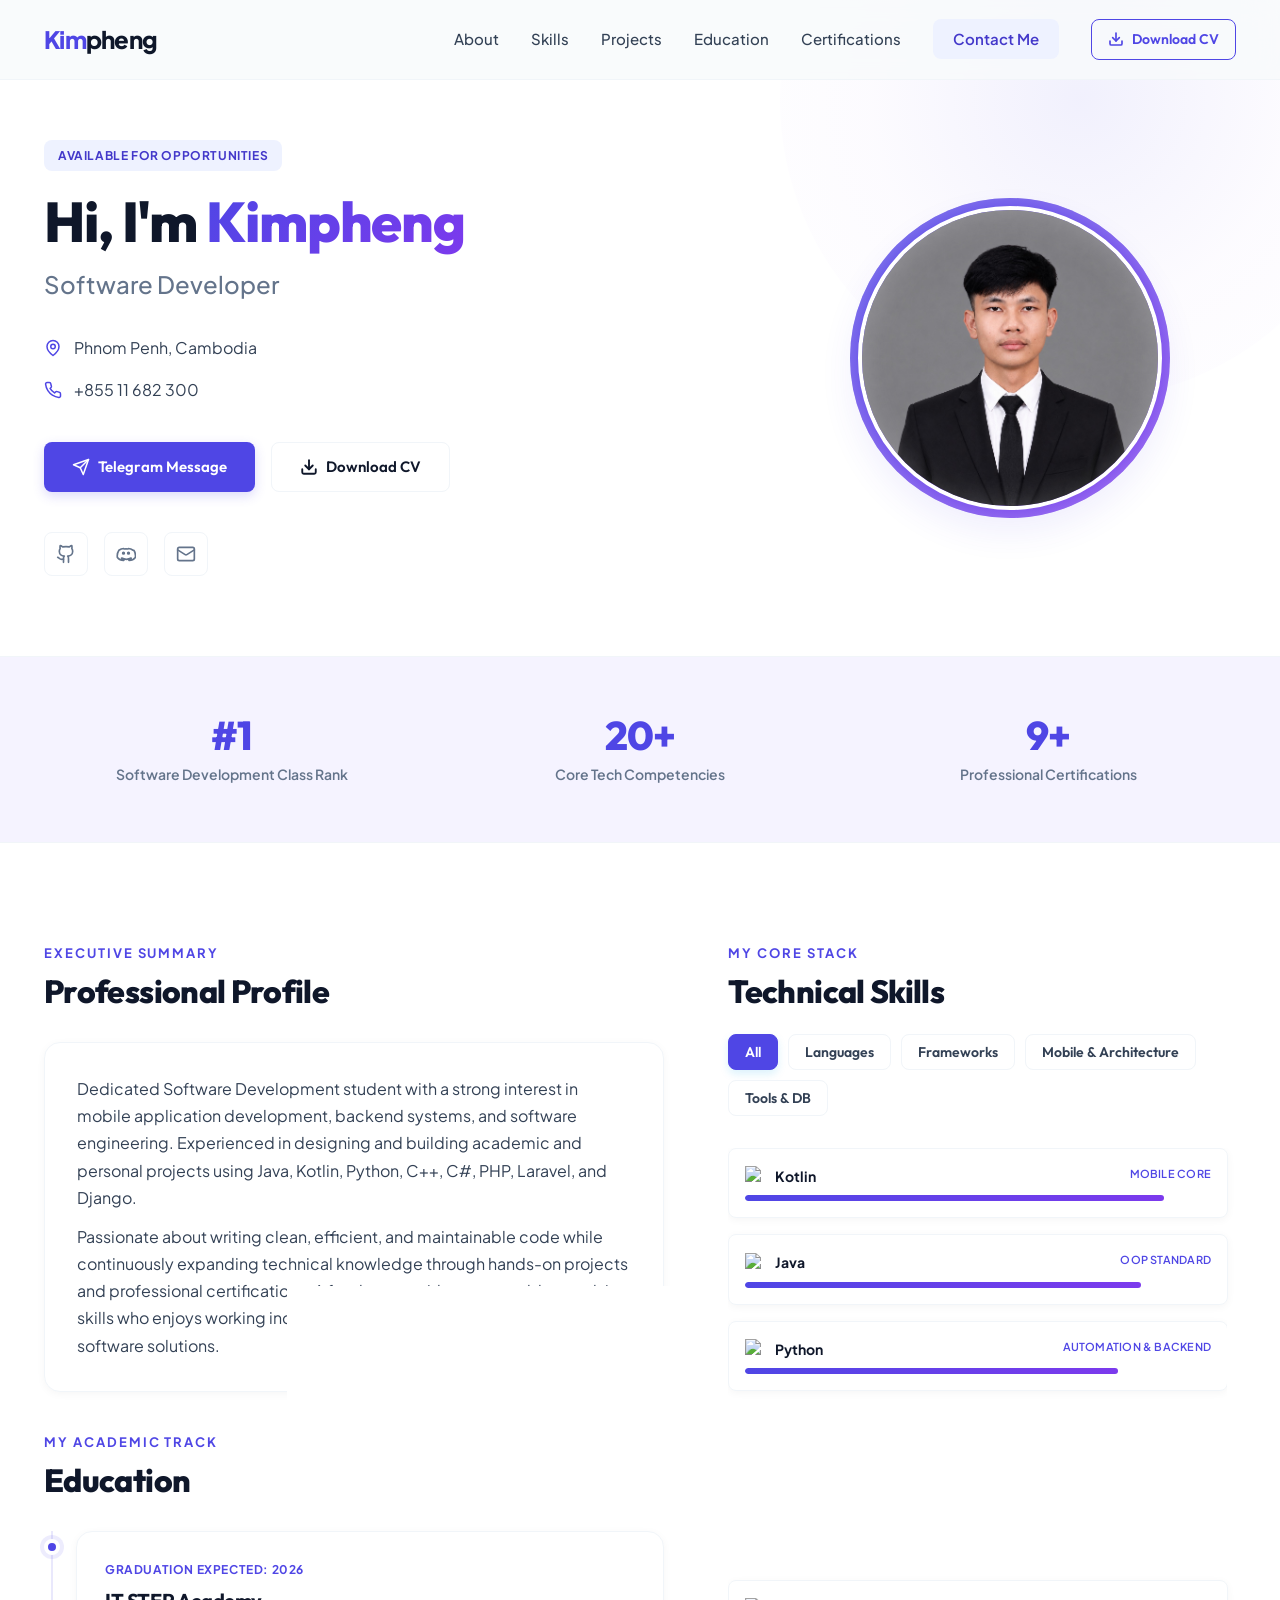
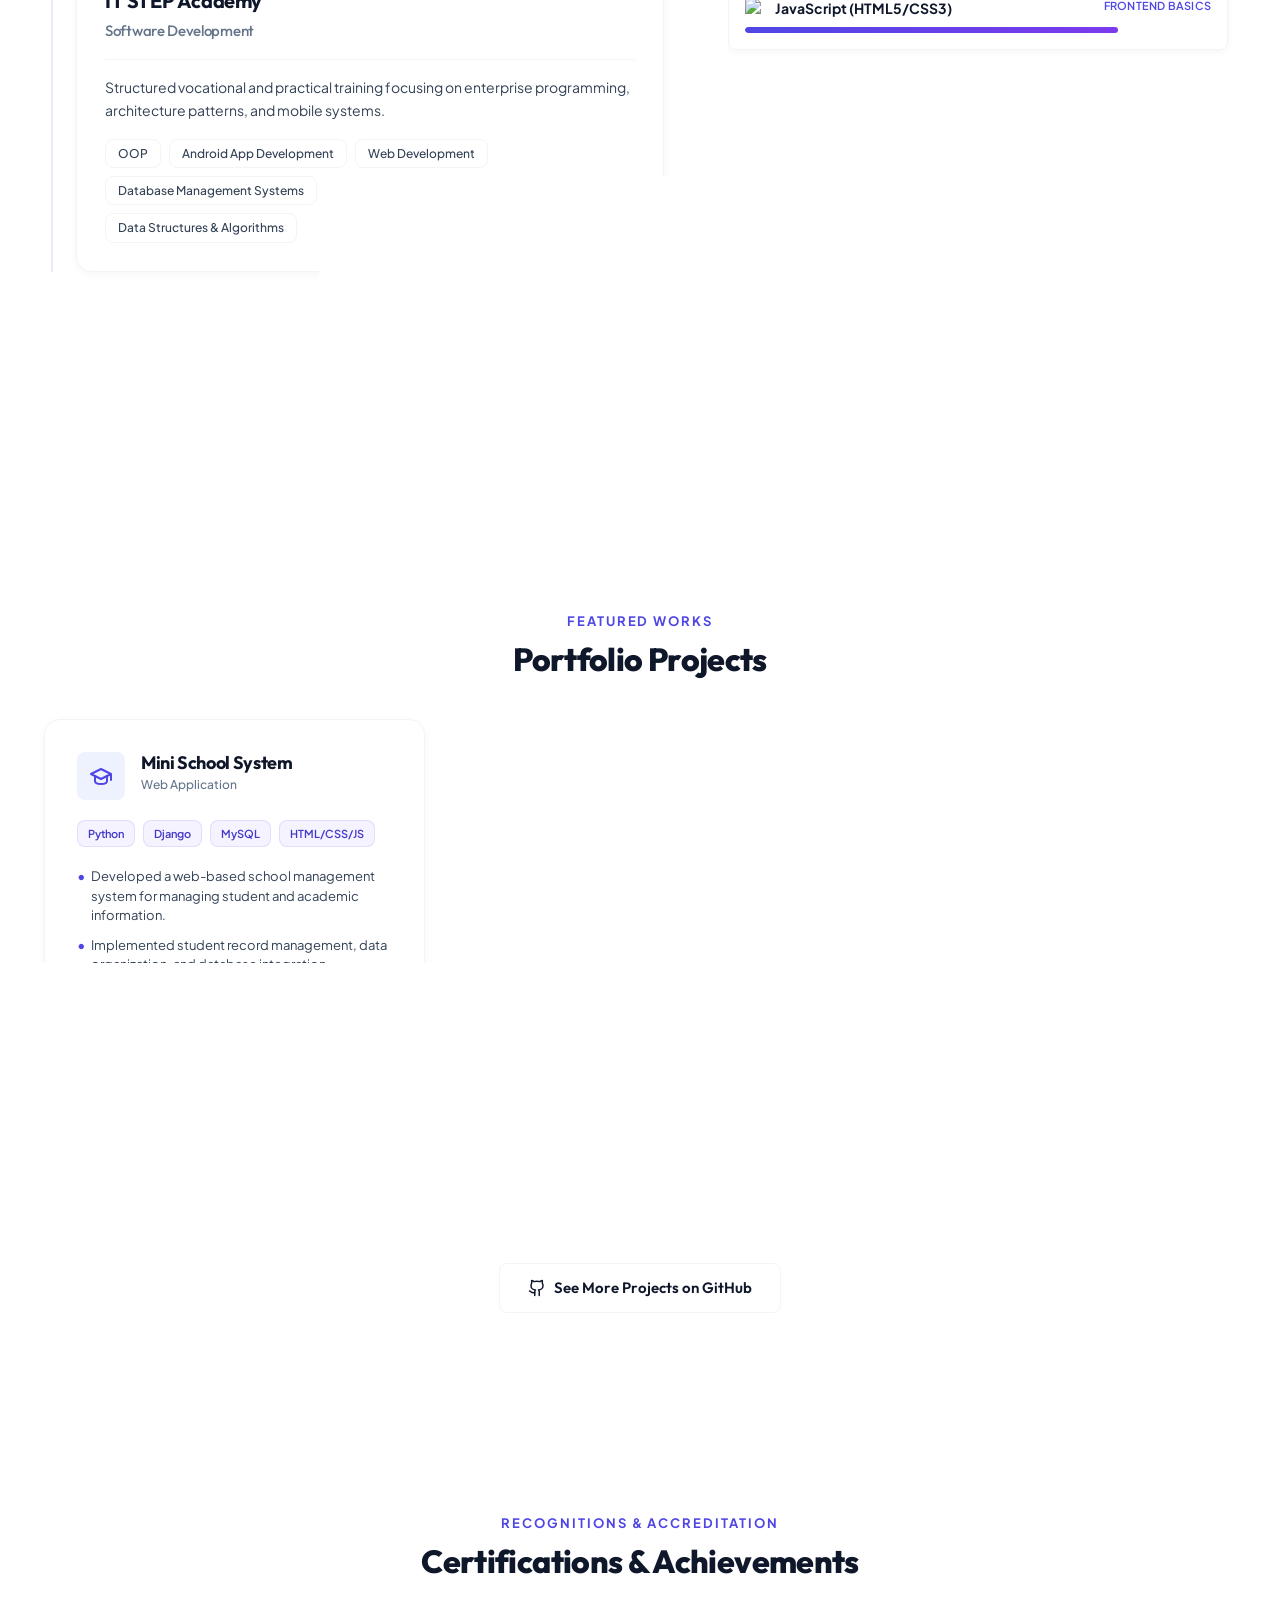
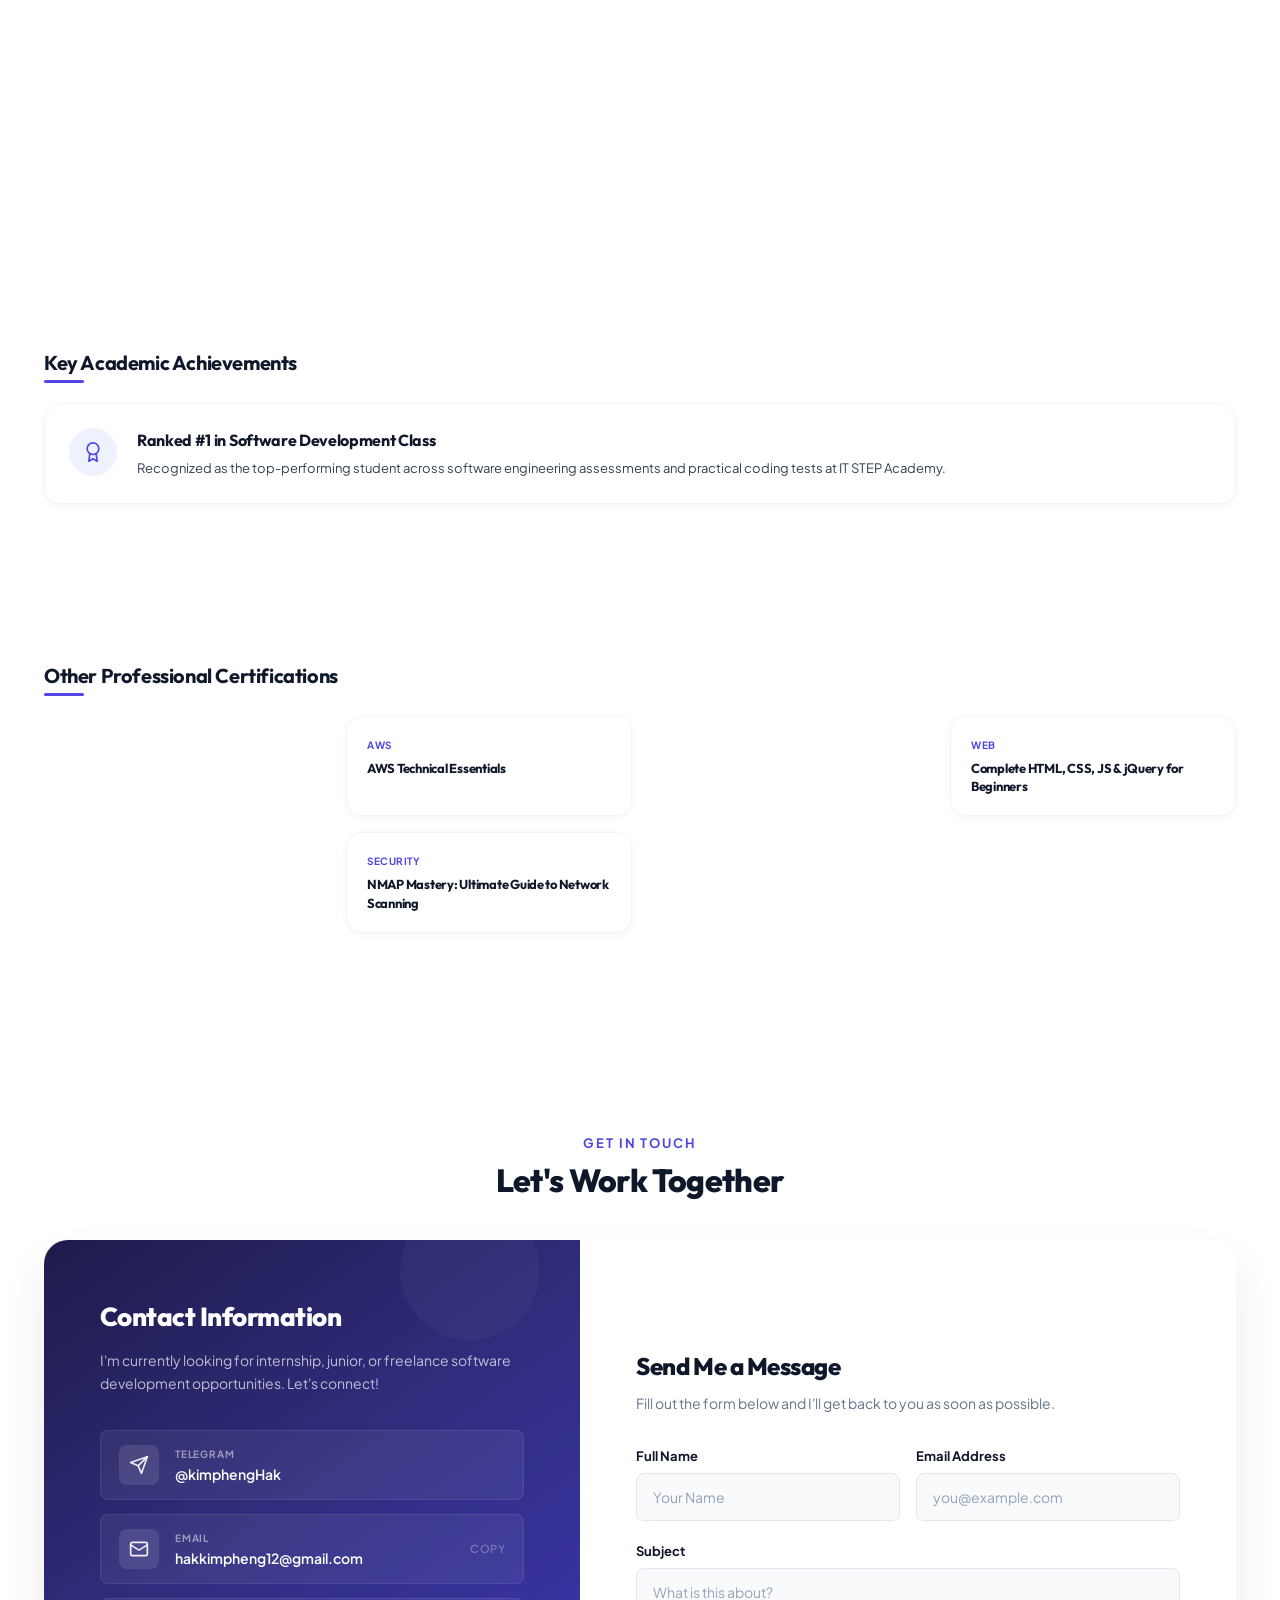
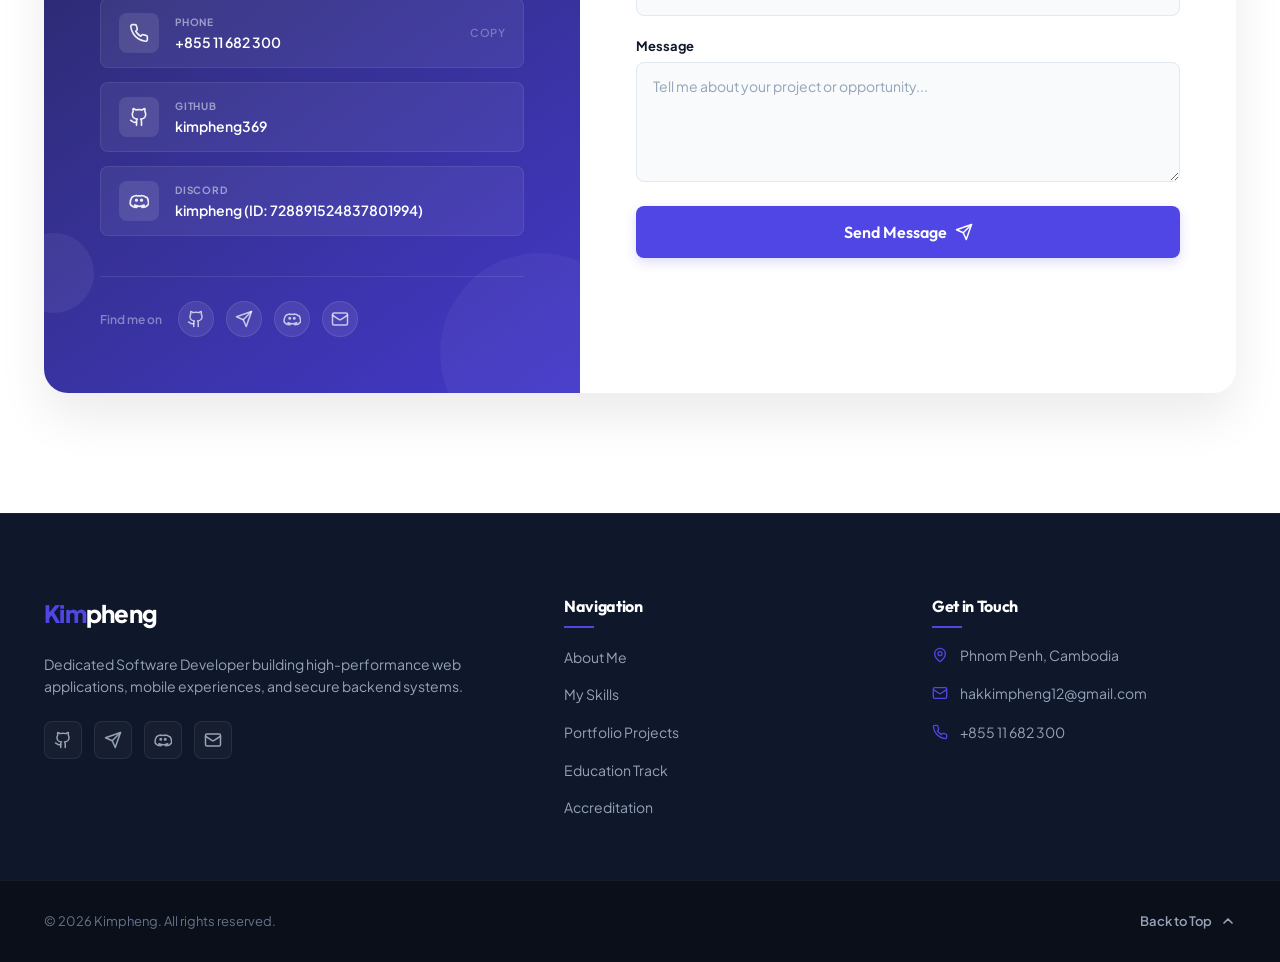
==== commit e4b8b18e: "Update CV portfolio content" ====
--- a/index.html
+++ b/index.html
@@ -145,7 +145,7 @@
           <p class="stat-label">Software Development Class Rank</p>
         </div>
         <div class="stat-card">
-          <h3 class="stat-value">15+</h3>
+          <h3 class="stat-value">20+</h3>
           <p class="stat-label">Core Tech Competencies</p>
         </div>
         <div class="stat-card">
@@ -308,6 +308,19 @@
               </div>
             </div>
 
+            <div class="skill-item card" data-category="languages">
+              <div class="skill-head">
+                <div class="skill-title-wrapper">
+                  <img src="https://cdn.jsdelivr.net/gh/devicons/devicon/icons/typescript/typescript-original.svg" alt="TypeScript" class="skill-icon">
+                  <span class="skill-name">TypeScript</span>
+                </div>
+                <span class="skill-percent">Typed JS</span>
+              </div>
+              <div class="skill-bar">
+                <div class="skill-progress" style="width: 75%;"></div>
+              </div>
+            </div>
+
             <!-- Frameworks -->
             <div class="skill-item card" data-category="frameworks">
               <div class="skill-head">
@@ -348,6 +361,45 @@
               </div>
             </div>
 
+            <div class="skill-item card" data-category="frameworks">
+              <div class="skill-head">
+                <div class="skill-title-wrapper">
+                  <img src="https://cdn.jsdelivr.net/gh/devicons/devicon/icons/nodejs/nodejs-original.svg" alt="Node.js" class="skill-icon">
+                  <span class="skill-name">Node.js</span>
+                </div>
+                <span class="skill-percent">Runtime</span>
+              </div>
+              <div class="skill-bar">
+                <div class="skill-progress" style="width: 70%;"></div>
+              </div>
+            </div>
+
+            <div class="skill-item card" data-category="frameworks">
+              <div class="skill-head">
+                <div class="skill-title-wrapper">
+                  <img src="https://cdn.jsdelivr.net/gh/devicons/devicon/icons/tailwindcss/tailwindcss-original.svg" alt="Tailwind CSS" class="skill-icon">
+                  <span class="skill-name">Tailwind CSS</span>
+                </div>
+                <span class="skill-percent">Utility-First CSS</span>
+              </div>
+              <div class="skill-bar">
+                <div class="skill-progress" style="width: 75%;"></div>
+              </div>
+            </div>
+
+            <div class="skill-item card" data-category="frameworks">
+              <div class="skill-head">
+                <div class="skill-title-wrapper">
+                  <img src="https://cdn.jsdelivr.net/gh/devicons/devicon/icons/bootstrap/bootstrap-original.svg" alt="Bootstrap" class="skill-icon">
+                  <span class="skill-name">Bootstrap</span>
+                </div>
+                <span class="skill-percent">UI Framework</span>
+              </div>
+              <div class="skill-bar">
+                <div class="skill-progress" style="width: 80%;"></div>
+              </div>
+            </div>
+
             <!-- Mobile & Architecture -->
             <div class="skill-item card" data-category="mobile">
               <div class="skill-head">
@@ -365,39 +417,13 @@
             <div class="skill-item card" data-category="mobile">
               <div class="skill-head">
                 <div class="skill-title-wrapper">
-                  <svg xmlns="http://www.w3.org/2000/svg" width="20" height="20" viewBox="0 0 24 24" fill="none" stroke="currentColor" stroke-width="2.5" stroke-linecap="round" stroke-linejoin="round" class="skill-svg-icon"><rect x="3" y="3" width="7" height="9" rx="1"></rect><rect x="14" y="3" width="7" height="5" rx="1"></rect><rect x="14" y="12" width="7" height="9" rx="1"></rect><rect x="3" y="16" width="7" height="5" rx="1"></rect></svg>
-                  <span class="skill-name">MVVM Architecture</span>
-                </div>
-                <span class="skill-percent">Design Pattern</span>
-              </div>
-              <div class="skill-bar">
-                <div class="skill-progress" style="width: 85%;"></div>
-              </div>
-            </div>
-
-            <div class="skill-item card" data-category="mobile">
-              <div class="skill-head">
-                <div class="skill-title-wrapper">
-                  <svg xmlns="http://www.w3.org/2000/svg" width="20" height="20" viewBox="0 0 24 24" fill="none" stroke="currentColor" stroke-width="2.5" stroke-linecap="round" stroke-linejoin="round" class="skill-svg-icon"><polyline points="22 12 18 12 15 21 9 3 6 12 2 12"></polyline></svg>
-                  <span class="skill-name">ViewModel / LiveData</span>
-                </div>
-                <span class="skill-percent">Reactive UI</span>
-              </div>
-              <div class="skill-bar">
-                <div class="skill-progress" style="width: 80%;"></div>
-              </div>
-            </div>
-
-            <div class="skill-item card" data-category="mobile">
-              <div class="skill-head">
-                <div class="skill-title-wrapper">
-                  <svg xmlns="http://www.w3.org/2000/svg" width="20" height="20" viewBox="0 0 24 24" fill="none" stroke="currentColor" stroke-width="2.5" stroke-linecap="round" stroke-linejoin="round" class="skill-svg-icon"><polygon points="3 11 22 2 13 21 11 13 3 11"></polygon></svg>
-                  <span class="skill-name">View Binding & Nav Comp</span>
-                </div>
-                <span class="skill-percent">App Flow</span>
-              </div>
-              <div class="skill-bar">
-                <div class="skill-progress" style="width: 80%;"></div>
+                  <img src="https://cdn.jsdelivr.net/gh/devicons/devicon/icons/react/react-original.svg" alt="React Native" class="skill-icon">
+                  <span class="skill-name">React Native</span>
+                </div>
+                <span class="skill-percent">Cross-Platform</span>
+              </div>
+              <div class="skill-bar">
+                <div class="skill-progress" style="width: 70%;"></div>
               </div>
             </div>
 
--- a/style.css
+++ b/style.css
@@ -47,12 +47,14 @@
   background-color: var(--bg-main);
   color: var(--text-body);
   font-family: var(--font-body);
+  overflow-x: hidden;
 }
 
 body {
   overflow-x: hidden;
   line-height: 1.6;
 }
+
 
 h1, h2, h3, h4, h5, h6 {
   font-family: var(--font-display);
@@ -1612,16 +1614,29 @@
   
   .contact-wrapper {
     grid-template-columns: 1fr;
+    min-height: auto;
   }
   
   .contact-info-pane {
     border-right: none;
     border-bottom: 1px solid var(--border);
-    padding: 40px;
+    padding: 32px;
   }
   
   .contact-form-pane {
-    padding: 40px;
+    padding: 32px;
+  }
+
+  .form-row {
+    grid-template-columns: 1fr;
+  }
+  
+  .form-input {
+    padding: 12px 14px;
+  }
+  
+  .form-submit-btn {
+    padding: 14px 20px;
   }
 }
 
@@ -1721,18 +1736,186 @@
   }
 }
 
-@media (max-width: 480px) {
-  .hero-title {
-    font-size: 36px;
-  }
-  
+@media (max-width: 640px) {
+  body {
+    font-size: 13px;
+  }
+
+  h1, .hero-title {
+    font-size: 28px !important;
+    line-height: 1.2;
+  }
+
+  h2 {
+    font-size: 20px !important;
+  }
+
+  h3 {
+    font-size: 16px !important;
+  }
+
+  p, li, span {
+    font-size: 13px;
+    line-height: 1.4;
+  }
+
+  .container {
+    padding: 0 12px;
+  }
+
+  .section-padding {
+    padding: 60px 0;
+  }
+
+  .hero-grid {
+    gap: 24px;
+  }
+
   .avatar-frame {
-    width: 260px;
-    height: 260px;
-  }
-  
+    width: 200px;
+    height: 200px;
+  }
+
+  .hero-actions {
+    flex-wrap: wrap;
+    gap: 10px;
+  }
+
+  .btn {
+    padding: 10px 16px !important;
+    font-size: 12px !important;
+  }
+
+  .nav-menu {
+    width: 100vw;
+    padding: 80px 20px;
+  }
+
+  .additional-skills-grid {
+    grid-template-columns: 1fr;
+    gap: 16px;
+  }
+
   .other-certs-grid {
     grid-template-columns: 1fr;
+  }
+
+  .contact-wrapper {
+    display: grid;
+    grid-template-columns: 1fr;
+    width: 100%;
+    max-width: 100%;
+    min-height: auto;
+    overflow: hidden;
+    margin: 0;
+    padding: 0;
+  }
+
+  .contact-section,
+  .contact-wrapper,
+  .contact-info-pane,
+  .contact-form-pane,
+  .form-row,
+  .form-group {
+    min-width: 0;
+    width: 100%;
+    max-width: 100%;
+  }
+
+  .contact-section {
+    overflow-x: hidden;
+  }
+
+  .contact-info-pane {
+    padding: 24px 14px;
+  }
+
+  .contact-form-pane {
+    padding: 24px 14px;
+  }
+
+  .contact-form {
+    width: 100%;
+  }
+
+  .form-row {
+    grid-template-columns: 1fr;
+  }
+
+  .form-input {
+    padding: 12px 14px;
+  }
+
+  .form-submit-btn {
+    padding: 14px 20px;
+  }
+
+  .skill-bar {
+    height: 4px;
+  }
+
+  .card-title-small {
+    font-size: 14px;
+  }
+}
+
+@media (max-width: 480px) {
+  body {
+    font-size: 12px;
+  }
+
+  h1, .hero-title {
+    font-size: 24px !important;
+  }
+
+  h2 {
+    font-size: 16px !important;
+  }
+
+  h3 {
+    font-size: 14px !important;
+  }
+
+  p, li, span {
+    font-size: 12px;
+  }
+
+  .container {
+    padding: 0 8px;
+  }
+
+  .section-padding {
+    padding: 40px 0;
+  }
+
+  .avatar-frame {
+    width: 160px;
+    height: 160px;
+  }
+
+  .btn {
+    padding: 8px 12px !important;
+    font-size: 11px !important;
+  }
+
+  .hero-actions {
+    gap: 8px;
+  }
+
+  .nav-menu {
+    padding: 80px 16px;
+  }
+
+  .other-certs-grid {
+    grid-template-columns: 1fr;
+  }
+
+  .hint-content span {
+    font-size: 12px;
+  }
+
+  .hint-content p {
+    font-size: 9px;
   }
 }
 
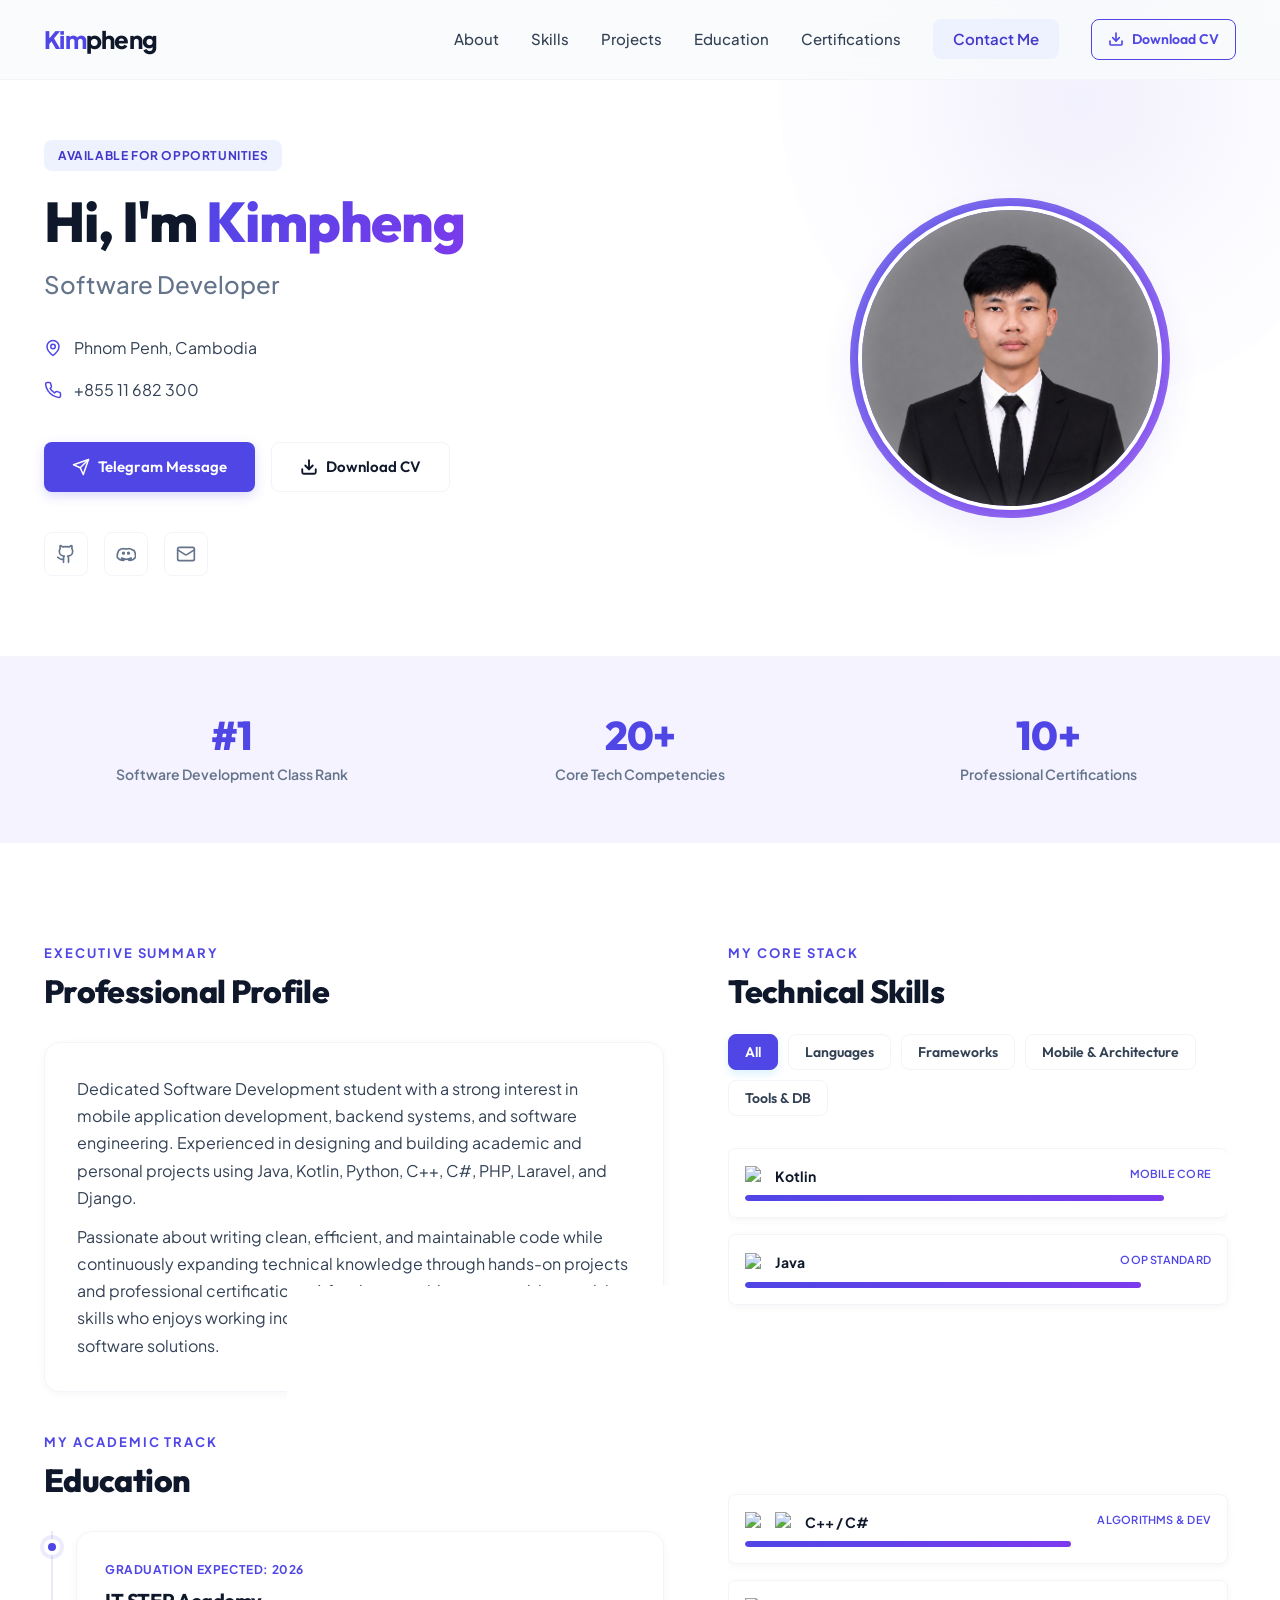
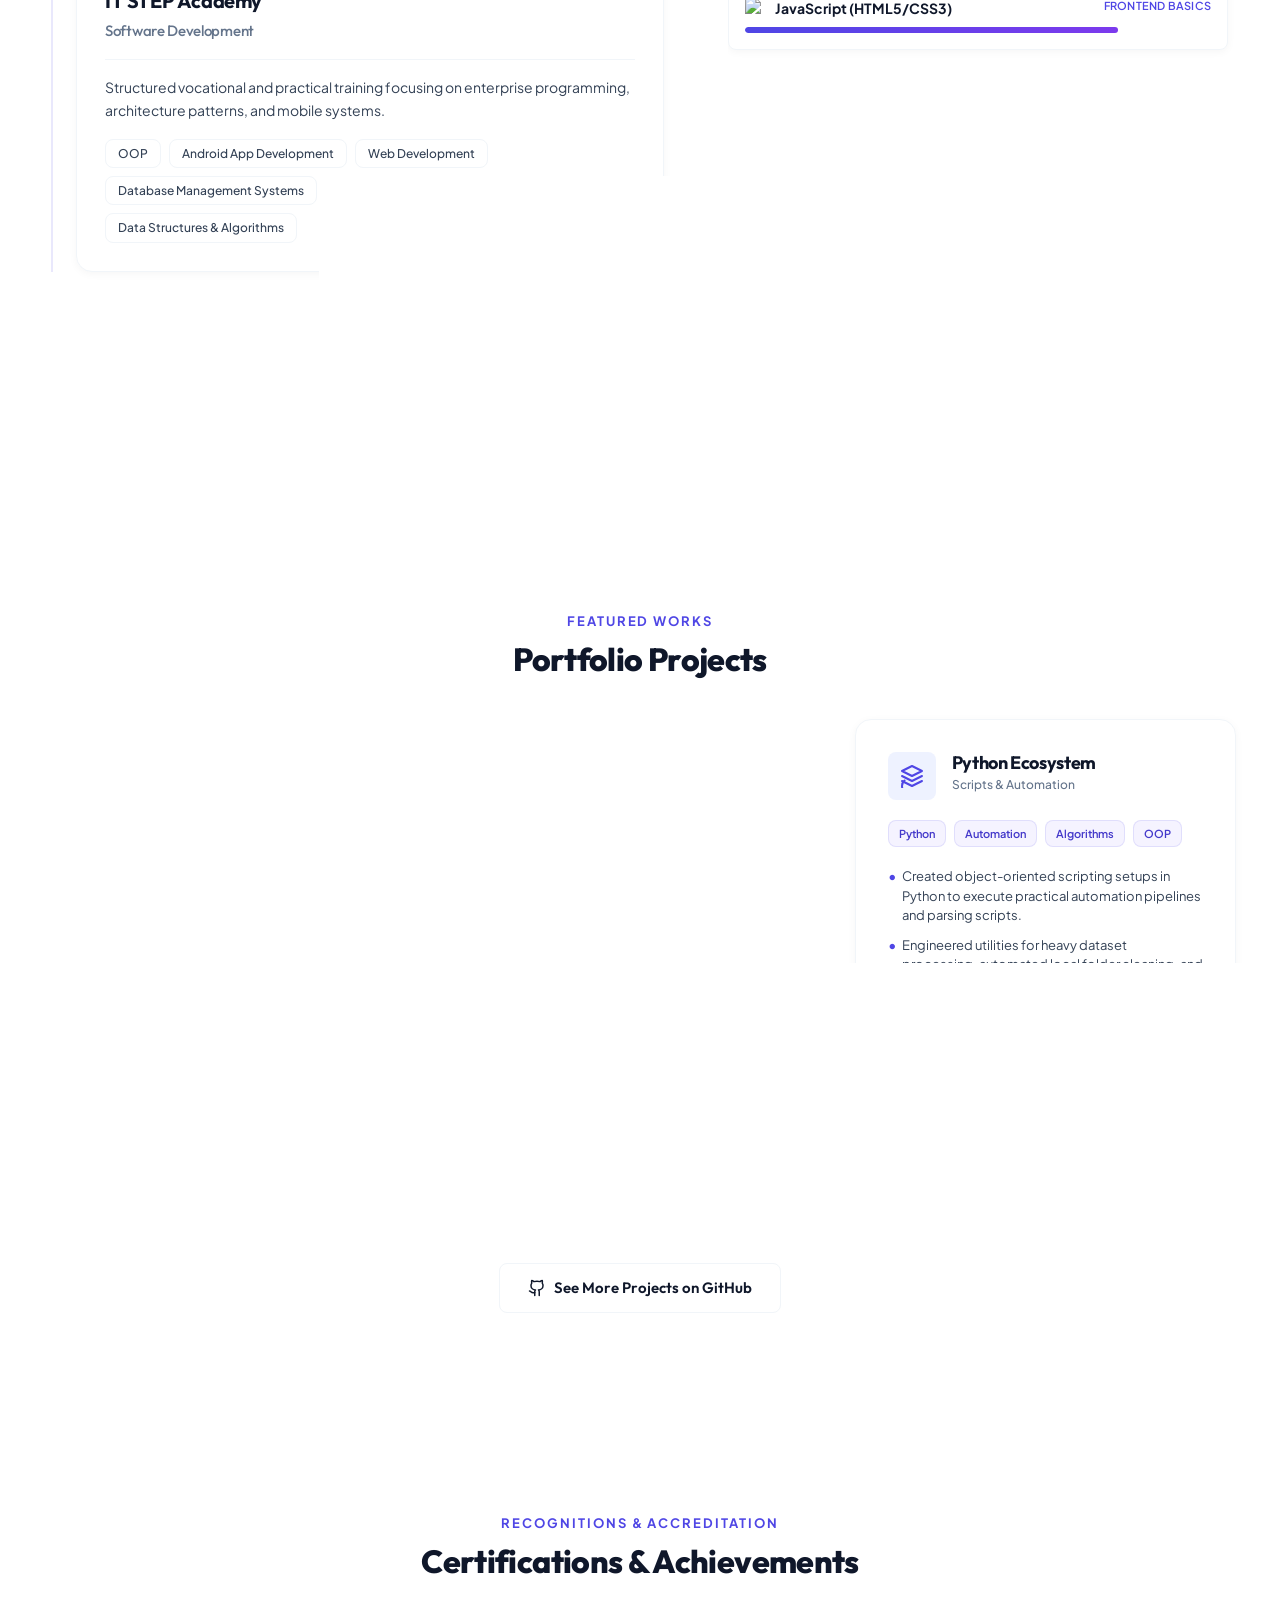
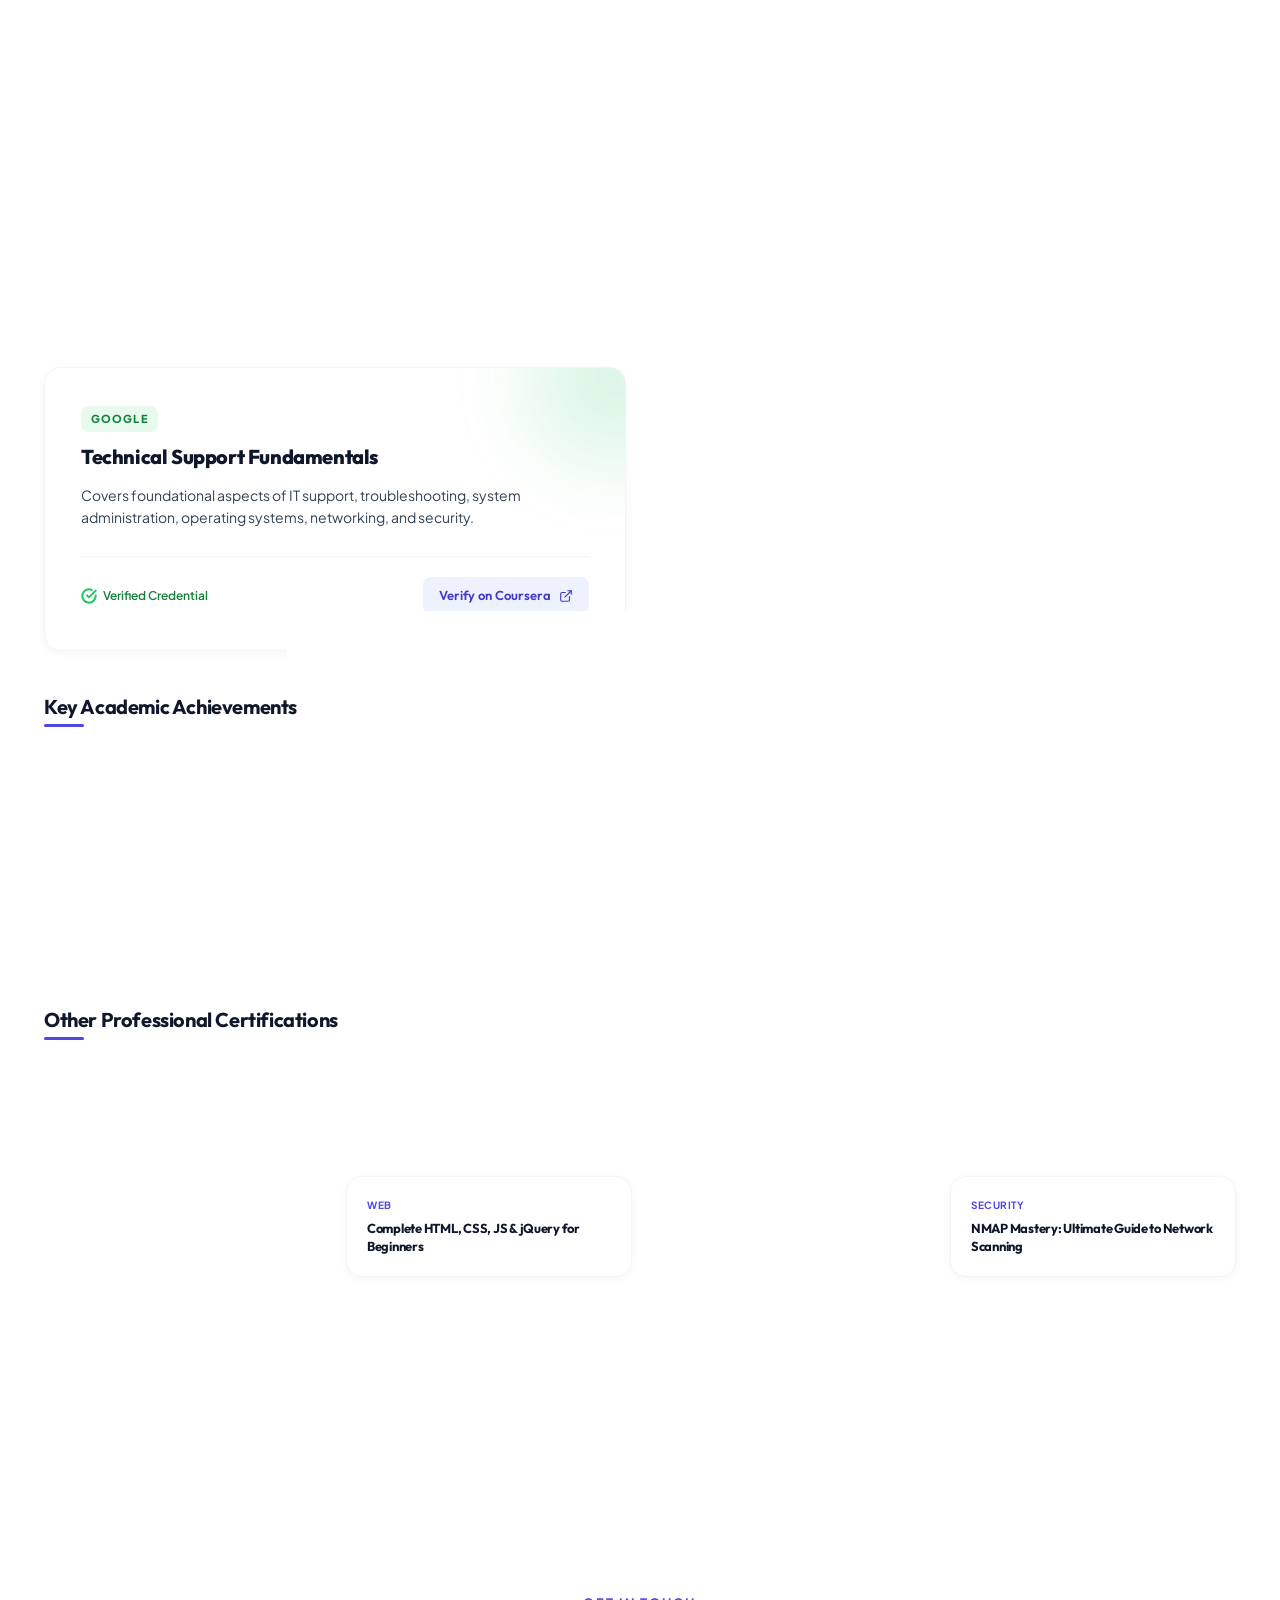
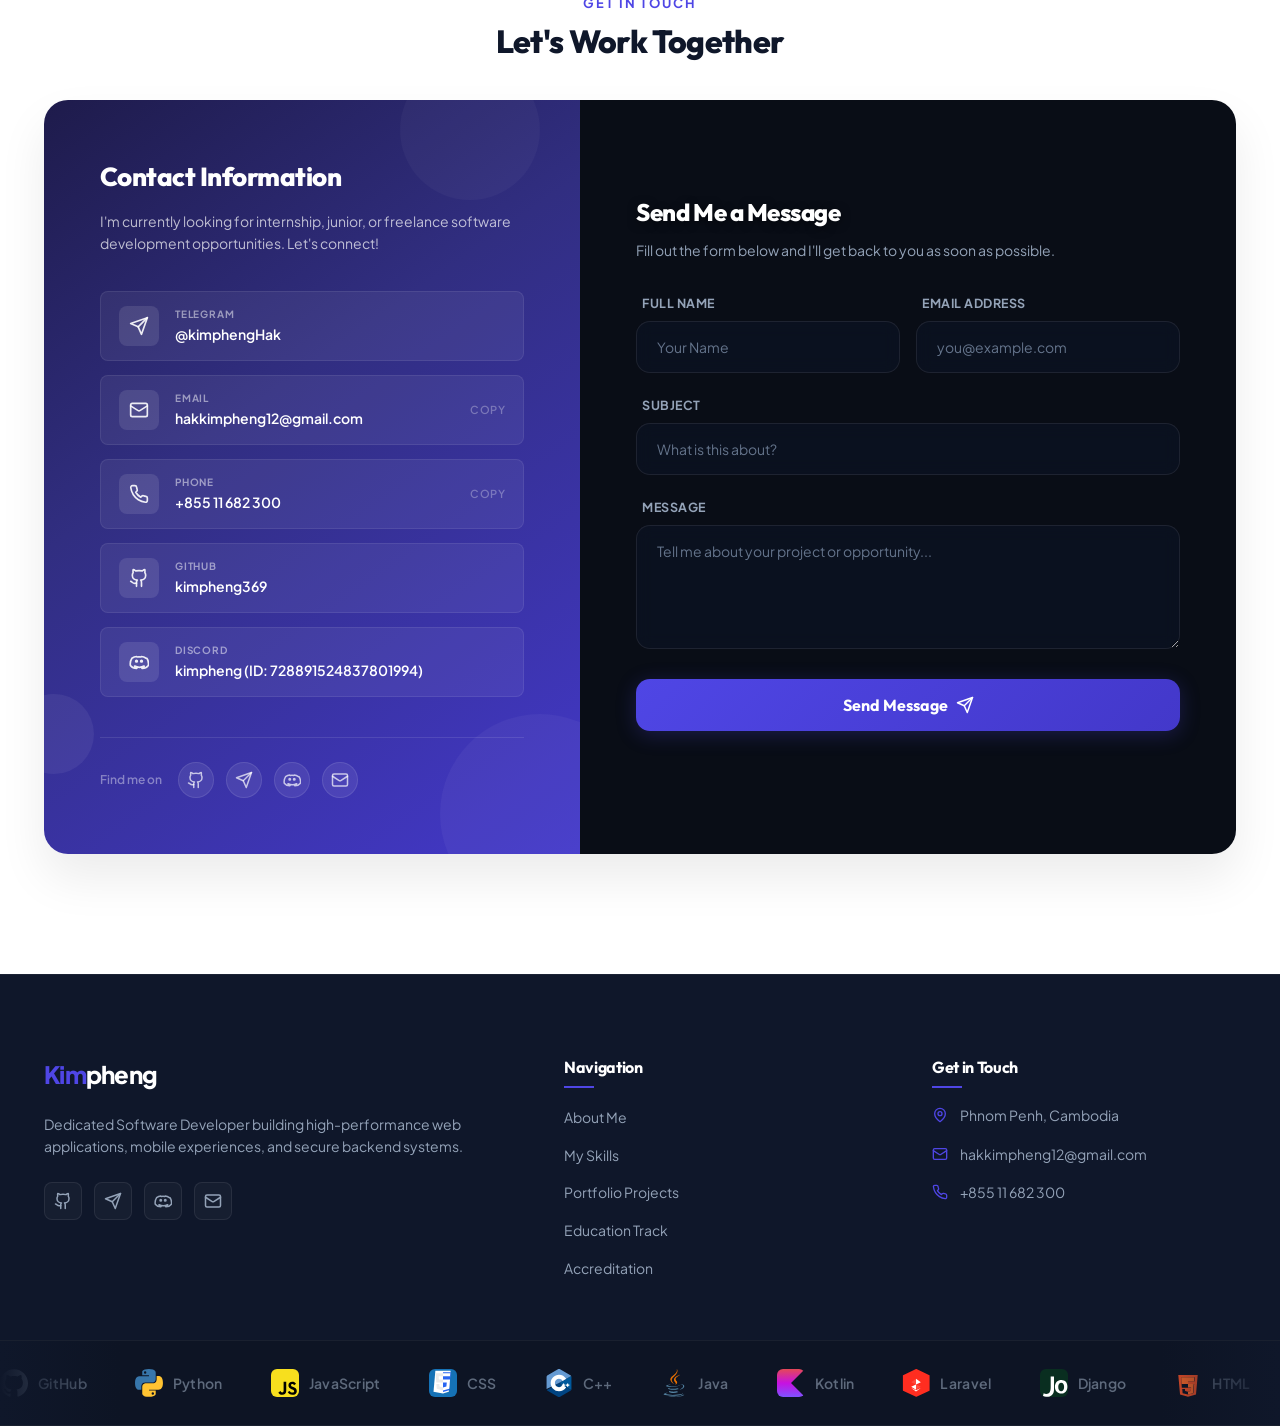
==== commit 0ebe2149: "Update CV website content and assets" ====
--- a/index.html
+++ b/index.html
@@ -19,10 +19,12 @@
     rel="stylesheet">
 
   <!-- Main Stylesheet -->
-  <link rel="stylesheet" href="style.css">
+  <link rel="stylesheet" href="style.css?v=5">
 </head>
 
 <body>
+  <!-- Global Antigravity Background -->
+  <div id="antigravity-container"></div>
 
   <!-- Glassmorphism Header -->
   <header class="header">
@@ -149,7 +151,7 @@
           <p class="stat-label">Core Tech Competencies</p>
         </div>
         <div class="stat-card">
-          <h3 class="stat-value">9+</h3>
+          <h3 class="stat-value">10+</h3>
           <p class="stat-label">Professional Certifications</p>
         </div>
       </div>
@@ -696,8 +698,84 @@
           <h2 class="section-title">Certifications & Achievements</h2>
         </div>
 
-        <!-- Featured Credentials (IBM & Google) -->
+        <!-- Featured Credentials (Cisco, Google & IBM) -->
         <div class="featured-credentials mt-5">
+          <!-- Cisco IT Essentials Certificate -->
+          <div class="cert-card featured-cert card">
+            <div class="cert-glow cyan-glow"></div>
+            <div class="cert-header cert-header-flex">
+              <img src="assets/cisco-badge.png" alt="Cisco IT Essentials Badge" class="cert-badge-img">
+              <div class="cert-header-content">
+                <div class="partner-badge cisco-partner">Cisco Academy</div>
+                <h3 class="cert-title">IT Essentials: PC Hardware &amp; Software</h3>
+              </div>
+            </div>
+            <p class="cert-desc">Verifies foundational knowledge in computer hardware, operating systems, networking concepts, mobile devices, troubleshooting, and Cisco Packet Tracer hands-on labs.</p>
+            <div class="cert-footer">
+              <span class="verify-status">
+                <svg xmlns="http://www.w3.org/2000/svg" width="16" height="16" viewBox="0 0 24 24" fill="none"
+                  stroke="#22c55e" stroke-width="3" stroke-linecap="round" stroke-linejoin="round">
+                  <path d="M22 11.08V12a10 10 0 1 1-5.93-9.14"></path>
+                  <polyline points="22 4 12 14.01 9 11.01"></polyline>
+                </svg>
+                Credly Verified
+              </span>
+              <div class="cert-actions-group">
+                <a href="assets/cisco-certificate.pdf" target="_blank" class="btn btn-sm btn-primary pdf-view-btn" data-pdf="assets/cisco-certificate.pdf" title="View PDF Certificate">
+                  <svg xmlns="http://www.w3.org/2000/svg" width="14" height="14" viewBox="0 0 24 24" fill="none" stroke="currentColor" stroke-width="2" stroke-linecap="round" stroke-linejoin="round"><path d="M14 2H6a2 2 0 0 0-2 2v16a2 2 0 0 0 2 2h12a2 2 0 0 0 2-2V8z"></path><polyline points="14 2 14 8 20 8"></polyline><line x1="16" y1="13" x2="8" y2="13"></line><line x1="16" y1="17" x2="8" y2="17"></line></svg>
+                  View PDF
+                </a>
+                <a href="https://www.credly.com/badges/b288d046-2e61-45ce-94d6-18f8e90ebf51" target="_blank" class="btn btn-sm btn-accent" title="Verify on Credly">
+                  Verify Credly
+                  <svg xmlns="http://www.w3.org/2000/svg" width="14" height="14" viewBox="0 0 24 24" fill="none"
+                    stroke="currentColor" stroke-width="2" stroke-linecap="round" stroke-linejoin="round">
+                    <path d="M15 3h6v6"></path>
+                    <path d="M10 14 21 3"></path>
+                    <path d="M18 13v6a2 2 0 0 1-2 2H5a2 2 0 0 1-2-2V8a2 2 0 0 1 2-2h6"></path>
+                  </svg>
+                </a>
+              </div>
+            </div>
+          </div>
+
+          <!-- Cisco Learn-A-Thon 2025 Certificate -->
+          <div class="cert-card featured-cert card">
+            <div class="cert-glow purple-glow"></div>
+            <div class="cert-header cert-header-flex">
+              <img src="assets/cisco-learnathon-badge.png" alt="Cisco Learn-A-Thon 2025 Badge" class="cert-badge-img">
+              <div class="cert-header-content">
+                <div class="partner-badge cisco-partner">Cisco Academy</div>
+                <h3 class="cert-title">Learn-A-Thon 2025 Achievement Award</h3>
+              </div>
+            </div>
+            <p class="cert-desc">Awarded in recognition of exceptional learning achievement and competitive skill acquisition within the Cisco Networking Academy program (Issued Oct 24, 2025).</p>
+            <div class="cert-footer">
+              <span class="verify-status">
+                <svg xmlns="http://www.w3.org/2000/svg" width="16" height="16" viewBox="0 0 24 24" fill="none"
+                  stroke="#22c55e" stroke-width="3" stroke-linecap="round" stroke-linejoin="round">
+                  <path d="M22 11.08V12a10 10 0 1 1-5.93-9.14"></path>
+                  <polyline points="22 4 12 14.01 9 11.01"></polyline>
+                </svg>
+                Credly Verified
+              </span>
+              <div class="cert-actions-group">
+                <a href="assets/cisco-learnathon-2025.pdf" target="_blank" class="btn btn-sm btn-primary pdf-view-btn" data-pdf="assets/cisco-learnathon-2025.pdf" title="View PDF Certificate">
+                  <svg xmlns="http://www.w3.org/2000/svg" width="14" height="14" viewBox="0 0 24 24" fill="none" stroke="currentColor" stroke-width="2" stroke-linecap="round" stroke-linejoin="round"><path d="M14 2H6a2 2 0 0 0-2 2v16a2 2 0 0 0 2 2h12a2 2 0 0 0 2-2V8z"></path><polyline points="14 2 14 8 20 8"></polyline><line x1="16" y1="13" x2="8" y2="13"></line><line x1="16" y1="17" x2="8" y2="17"></line></svg>
+                  View PDF
+                </a>
+                <a href="https://www.credly.com/badges/6044af86-b1ed-4ee5-8390-6c62cf3fc708" target="_blank" class="btn btn-sm btn-accent" title="Verify on Credly">
+                  Verify Credly
+                  <svg xmlns="http://www.w3.org/2000/svg" width="14" height="14" viewBox="0 0 24 24" fill="none"
+                    stroke="currentColor" stroke-width="2" stroke-linecap="round" stroke-linejoin="round">
+                    <path d="M15 3h6v6"></path>
+                    <path d="M10 14 21 3"></path>
+                    <path d="M18 13v6a2 2 0 0 1-2 2H5a2 2 0 0 1-2-2V8a2 2 0 0 1 2-2h6"></path>
+                  </svg>
+                </a>
+              </div>
+            </div>
+          </div>
+
           <!-- Google Certificate -->
           <div class="cert-card featured-cert card">
             <div class="cert-glow green-glow"></div>
@@ -763,6 +841,7 @@
         <div class="achievements-section mt-5">
           <h3 class="subsection-title">Key Academic Achievements</h3>
           <div class="achievements-list">
+
             <div class="achievement-item card">
               <div class="ach-badge">
                 <svg xmlns="http://www.w3.org/2000/svg" width="20" height="20" viewBox="0 0 24 24" fill="none"
@@ -799,6 +878,14 @@
         <div class="other-certs-section mt-5">
           <h3 class="subsection-title">Other Professional Certifications</h3>
           <div class="other-certs-grid">
+            <div class="cert-item card">
+              <span class="cert-category">Cisco</span>
+              <h4>Cisco Learn-A-Thon 2025 Achievement Award</h4>
+            </div>
+            <div class="cert-item card">
+              <span class="cert-category">Cisco</span>
+              <h4>Cisco IT Essentials: PC Hardware &amp; Software</h4>
+            </div>
             <div class="cert-item card">
               <span class="cert-category">AWS</span>
               <h4>AWS Cloud Practitioner Essentials</h4>
@@ -962,7 +1049,7 @@
             </div>
           </div>
 
-          <!-- Right: Clean White Form -->
+          <!-- Right: Sleek Interactive Form -->
           <div class="contact-form-pane">
             <h3 class="form-pane-title">Send Me a Message</h3>
             <p class="form-pane-desc">Fill out the form below and I'll get back to you as soon as possible.</p>
@@ -1064,18 +1151,118 @@
       </div>
     </div>
 
-    <!-- Footer Bottom Copyright & Top Scroll -->
-    <div class="footer-bottom">
-      <div class="container footer-bottom-inner">
-        <p>&copy; 2026 Kimpheng. All rights reserved.</p>
-        <a href="#hero" class="back-to-top" title="Back to Top">
-          <span>Back to Top</span>
-          <svg xmlns="http://www.w3.org/2000/svg" width="16" height="16" viewBox="0 0 24 24" fill="none" stroke="currentColor" stroke-width="2.5" stroke-linecap="round" stroke-linejoin="round"><path d="m18 15-6-6-6 6"></path></svg>
-        </a>
+    <!-- Tech Stack Marquee -->
+    <div class="footer-marquee-wrapper">
+      <div class="footer-marquee">
+        <div class="footer-marquee-track">
+          <!-- First set -->
+          <div class="marquee-item">
+            <svg xmlns="http://www.w3.org/2000/svg" viewBox="0 0 24 24" width="28" height="28"><path fill="currentColor" d="M12 .297c-6.63 0-12 5.373-12 12 0 5.303 3.438 9.8 8.205 11.385.6.113.82-.258.82-.577 0-.285-.01-1.04-.015-2.04-3.338.724-4.042-1.61-4.042-1.61C4.422 18.07 3.633 17.7 3.633 17.7c-1.087-.744.084-.729.084-.729 1.205.084 1.838 1.236 1.838 1.236 1.07 1.835 2.809 1.305 3.495.998.108-.776.417-1.305.76-1.605-2.665-.3-5.466-1.332-5.466-5.93 0-1.31.465-2.38 1.235-3.22-.135-.303-.54-1.523.105-3.176 0 0 1.005-.322 3.3 1.23.96-.267 1.98-.399 3-.405 1.02.006 2.04.138 3 .405 2.28-1.552 3.285-1.23 3.285-1.23.645 1.653.24 2.873.12 3.176.765.84 1.23 1.91 1.23 3.22 0 4.61-2.805 5.625-5.475 5.92.42.36.81 1.096.81 2.22 0 1.606-.015 2.896-.015 3.286 0 .315.21.69.825.57C20.565 22.092 24 17.592 24 12.297c0-6.627-5.373-12-12-12"/></svg>
+            <span>GitHub</span>
+          </div>
+          <div class="marquee-item">
+            <svg xmlns="http://www.w3.org/2000/svg" viewBox="0 0 256 255" width="28" height="28"><path fill="#3776AB" d="M126.916.072c-64.832 0-60.784 28.115-60.784 28.115l.072 29.128h61.868v8.745H41.631S.145 61.355.145 126.77c0 65.417 36.21 63.097 36.21 63.097h21.61v-30.356s-1.165-36.21 35.632-36.21h61.362s34.475.557 34.475-33.319V33.97S194.67.072 126.916.072zM92.802 19.66a11.12 11.12 0 0 1 11.13 11.13 11.12 11.12 0 0 1-11.13 11.13 11.12 11.12 0 0 1-11.13-11.13 11.12 11.12 0 0 1 11.13-11.13z"/><path fill="#FFC331" d="M128.757 254.126c64.832 0 60.784-28.115 60.784-28.115l-.072-29.127H127.6v-8.745h86.441s41.486 4.705 41.486-60.712c0-65.416-36.21-63.096-36.21-63.096h-21.61v30.355s1.165 36.21-35.632 36.21h-61.362s-34.475-.557-34.475 33.32v56.013s-5.235 33.897 62.518 33.897zm34.114-19.586a11.12 11.12 0 0 1-11.13-11.13 11.12 11.12 0 0 1 11.13-11.131 11.12 11.12 0 0 1 11.13 11.13 11.12 11.12 0 0 1-11.13 11.13z"/></svg>
+            <span>Python</span>
+          </div>
+          <div class="marquee-item">
+            <svg xmlns="http://www.w3.org/2000/svg" viewBox="0 0 256 256" width="28" height="28"><path fill="#F7DF1E" d="M0 0h256v256H0V0z"/><path d="M67.312 213.932l19.59-11.856c3.78 6.701 7.218 12.371 15.465 12.371 7.905 0 12.89-3.092 12.89-15.12v-81.798h24.057v82.138c0 24.917-14.606 36.259-35.916 36.259-19.245 0-30.416-9.967-36.087-21.996M152.381 211.354l19.588-11.341c5.157 8.421 11.859 14.607 23.715 14.607 9.969 0 16.325-4.984 16.325-11.858 0-8.248-6.53-11.17-17.528-15.98l-6.013-2.58c-17.357-7.387-28.87-16.667-28.87-36.257 0-18.044 13.747-31.792 35.228-31.792 15.294 0 26.292 5.328 34.196 19.247L210.29 147.43c-4.125-7.389-8.591-10.31-15.465-10.31-7.046 0-11.514 4.468-11.514 10.31 0 7.217 4.468 10.14 14.778 14.608l6.014 2.577c20.45 8.765 31.963 17.7 31.963 37.804 0 21.654-17.012 33.51-39.867 33.51-22.339 0-36.774-10.654-43.819-24.574"/></svg>
+            <span>JavaScript</span>
+          </div>
+          <div class="marquee-item">
+            <svg xmlns="http://www.w3.org/2000/svg" viewBox="0 0 256 256" width="28" height="28"><path fill="#1572B6" d="M0 0h256v256H0z"/><path fill="#fff" d="M41.2 207.5l17-190.8h139.7l-17 190.7L128 224.5z"/><path fill="#2965F1" d="M128 209.4l56.9-15.8 14.6-163.4H128z"/><path fill="#EBEBEB" d="M128 95.6H90.8l-2.5-28.5H128V39.5H59.1l.7 7.5 6.8 76.1H128zM128 168.4l-.2.1-31.2-8.4-2-22.4H67l3.9 43.8 56.9 15.8.2-.1z"/><path fill="#fff" d="M127.9 95.6v27.6h34.6l-3.3 36.4-31.3 8.4v28.6l57-15.8.4-4.7 6.6-73.7.7-7.5h-7.5zm0-56.1v27.6h63.5l.5-6 1.2-13.1.7-8.5z"/></svg>
+            <span>CSS</span>
+          </div>
+          <div class="marquee-item">
+            <svg xmlns="http://www.w3.org/2000/svg" viewBox="0 0 306 344.35" width="28" height="28"><path fill="#00599C" d="M302.107 258.262c2.401-4.159 3.893-8.845 3.893-13.053V99.14c0-4.21-1.49-8.895-3.892-13.052L153 172.175z"/><path fill="#004482" d="m166.25 341.193 126.5-73.034c3.644-2.104 6.956-6.425 9.357-10.584L153 172.175 3.893 257.575c2.4 4.16 5.714 8.48 9.357 10.584l126.5 73.034c7.287 4.208 19.213 4.208 26.5 0z"/><path fill="#659AD2" d="M302.108 86.087c-2.402-4.16-5.715-8.48-9.358-10.584L166.25 2.47c-7.287-4.21-19.213-4.21-26.5 0L13.25 75.503C5.962 79.71.003 90.363.003 99.14v145.534L153 172.175z"/><path fill="#fff" d="M153 274.175c-56.243 0-102-45.757-102-102s45.757-102 102-102c36.292 0 70.139 19.53 88.331 50.968l-44.143 25.544c-9.105-15.736-26.038-25.512-44.188-25.512-28.122 0-51 22.878-51 51 0 28.121 22.878 51 51 51 18.152 0 35.085-9.776 44.191-25.515l44.143 25.543C222.139 254.645 189.292 274.175 153 274.175z"/><path fill="#fff" d="M230 191.175h-14v-14h-14v14h-14v14h14v14h14v-14h14zM280 191.175h-14v-14h-14v14h-14v14h14v14h14v-14h14z"/></svg>
+            <span>C++</span>
+          </div>
+          <div class="marquee-item">
+            <svg xmlns="http://www.w3.org/2000/svg" viewBox="0 0 256 346" width="28" height="28"><path fill="#5382A1" d="M82.554 267.473s-13.198 7.675 9.393 10.272c27.369 3.122 41.356 2.675 71.517-3.034 0 0 7.93 4.972 19.003 9.279-67.611 28.977-153.019-1.679-99.913-16.517M74.292 229.659s-14.803 10.958 7.805 13.296c29.236 3.016 52.324 3.263 92.276-4.43 0 0 5.526 5.602 14.215 8.666-81.747 23.904-172.842 1.886-114.296-17.532"/><path fill="#E76F00" d="M143.942 165.515c16.66 19.18-4.377 36.44-4.377 36.44s42.301-21.837 22.874-49.183c-18.144-25.5-32.059-38.172 43.268-81.858 0 0-118.238 29.53-61.765 94.6"/><path fill="#5382A1" d="M233.364 295.442s9.767 8.047-10.757 14.273c-39.026 11.823-162.432 15.393-196.714.471-12.323-5.36 10.787-12.8 18.056-14.362 7.581-1.644 11.914-1.337 11.914-1.337-13.705-9.655-88.583 18.957-38.034 27.15 137.853 22.356 251.292-10.066 215.535-26.195M88.9 190.48s-62.771 14.91-22.228 20.323c17.118 2.292 51.243 1.774 83.03-.89 25.983-2.195 52.076-6.86 52.076-6.86s-9.16 3.923-15.787 8.448c-63.744 16.765-186.886 8.966-151.435-8.183 29.981-14.492 54.344-12.838 54.344-12.838M201.506 253.422c64.8-33.672 34.839-66.03 13.927-61.67-5.126 1.066-7.411 1.99-7.411 1.99s1.903-2.98 5.537-4.27c41.37-14.545 73.187 42.897-13.355 65.647 0 .001 1.003-.895 1.302-1.697"/><path fill="#E76F00" d="M162.439.371s35.887 35.9-34.037 91.101c-56.071 44.282-12.786 69.53-.023 98.377-32.73-29.53-56.75-55.526-40.635-79.72C111.395 74.612 176.918 57.393 162.439.371"/><path fill="#5382A1" d="M95.268 344.665c62.199 3.982 157.712-2.209 159.974-31.64 0 0-4.348 11.158-51.404 20.018-53.088 9.99-118.564 8.824-157.399 2.421.001 0 7.95 6.58 48.829 9.201"/></svg>
+            <span>Java</span>
+          </div>
+          <div class="marquee-item">
+            <svg xmlns="http://www.w3.org/2000/svg" viewBox="0 0 256 256" width="28" height="28"><defs><linearGradient id="kGrad" x1="50%" y1="0%" x2="50%" y2="100%"><stop offset="0%" stop-color="#E44857"/><stop offset="50.36%" stop-color="#C711E1"/><stop offset="100%" stop-color="#7F52FF"/></linearGradient></defs><path fill="url(#kGrad)" d="M256 256H0V0h256L128 127.949z"/></svg>
+            <span>Kotlin</span>
+          </div>
+          <div class="marquee-item">
+            <svg xmlns="http://www.w3.org/2000/svg" viewBox="0 0 512 512" width="28" height="28"><path fill="#FF2D20" d="M504.4 115.83a5.72 5.72 0 0 0-.28-.68 8.52 8.52 0 0 0-.53-.87 6.14 6.14 0 0 0-.72-.84 7.12 7.12 0 0 0-1.23-.83L264.6 1.67a8.42 8.42 0 0 0-8.21 0L19.4 112.6a6.67 6.67 0 0 0-1.23.82 5.45 5.45 0 0 0-.72.84 7.34 7.34 0 0 0-.53.88 5.65 5.65 0 0 0-.27.67 6.44 6.44 0 0 0-.16.74 4.36 4.36 0 0 0-.05.94V391.3a4.36 4.36 0 0 0 .05.94 7.37 7.37 0 0 0 .16.73 5.87 5.87 0 0 0 .27.68 6.79 6.79 0 0 0 .53.87 5.52 5.52 0 0 0 .72.85 6.36 6.36 0 0 0 1.23.82L256.4 507.33a8.68 8.68 0 0 0 8.21 0l237-110.94a7.09 7.09 0 0 0 1.23-.83 5.44 5.44 0 0 0 .72-.84 6.87 6.87 0 0 0 .53-.87 5.46 5.46 0 0 0 .28-.68 7.15 7.15 0 0 0 .15-.73 4.44 4.44 0 0 0 .05-.94V116.76a4.44 4.44 0 0 0-.05-.93 6.94 6.94 0 0 0-.16-.74z"/><path fill="#fff" d="M256.5 386.3l-87.83-41.1 87.83 68.2V386.3z"/><path fill="#fff" d="m256.5 282.71-87.83 41.09 87.83 55.31v-96.4z"/><path fill="#FFF2" d="m256.5 282.71 87.83 41.09-87.83 55.31v-96.4z"/><path fill="#fff" d="m256.5 386.3 87.83-41.1-87.83 68.2V386.3zM256.5 282.71V179.3l87.83 62.32z"/><path fill="#FFF2" d="M256.5 282.71V179.3l-87.83 62.32z"/></svg>
+            <span>Laravel</span>
+          </div>
+          <div class="marquee-item">
+            <svg xmlns="http://www.w3.org/2000/svg" viewBox="0 0 256 256" width="28" height="28"><path fill="#092E20" d="M0 0h256v256H0z"/><path fill="#fff" d="M97.8 68.7h30.5v109.3c0 31.3-4.8 46.3-18.5 59.3-12.8 12.1-29.5 17.3-46.1 17.3-15.3 0-28.5-3.6-36.5-8.8l6.4-24.3c5.7 3.6 14.5 6.4 24.8 6.4 13.7 0 23.3-4.8 28.9-12.9 5.7-8.5 10.5-21.7 10.5-47.3V68.7zm38.8 94.8c0-20.1 6-35 16.5-46.1 11.3-11.7 26.4-17.3 41.8-17.3 36.1 0 55.5 25.2 55.5 61.3 0 38.5-22.4 63.7-57.3 63.7-15.3 0-29.3-5.3-39.3-16.1-10.9-11.3-17.3-28.5-17.3-45.3l.1-.2zm30.1 1.6c0 23.3 9.7 38.5 27.3 38.5 15.7 0 26.4-16.1 26.4-39.3 0-21.3-8.5-38.1-26.8-38.1-16.5 0-26.9 16.1-26.9 38.9z"/></svg>
+            <span>Django</span>
+          </div>
+          <div class="marquee-item">
+            <svg xmlns="http://www.w3.org/2000/svg" viewBox="0 0 128 128" width="28" height="28"><path fill="#E44D26" d="M19.569 27l8.087 89.919 36.408 10.098 36.476-10.114L108.431 27H19.569zM93.218 56.667H47.579L48.691 69h43.412l-3.727 41.384-24.44 6.624-.076.021-24.392-6.645-1.665-18.884h12.24l.847 9.545 12.97 3.387 12.985-3.4 1.35-15.133H35.706L32.8 38h62.568l-2.15 18.667z"/><path fill="#F16529" d="M64 38h29.368l-2.149 18.667H64V69h26.283l-3.727 41.384L64 116.998v-13.38l12.985-3.4 1.35-15.133H64V69H34.818L32.8 38H64z"/></svg>
+            <span>HTML</span>
+          </div>
+          <div class="marquee-item">
+            <svg xmlns="http://www.w3.org/2000/svg" viewBox="0 0 128 128" width="28" height="28"><path fill="#8CC84B" d="M112.771 30.334L68.674 4.729c-2.781-1.584-6.402-1.584-9.205 0L14.901 30.334C12.031 31.985 10 35.088 10 38.407v51.142c0 3.319 2.084 6.423 4.954 8.083l11.775 6.688c5.628 2.772 7.617 2.772 10.178 2.772 8.333 0 13.093-5.039 13.093-13.828v-50.49c0-.713-.371-1.774-1.071-1.774h-5.623c-.712 0-2.306 1.061-2.306 1.774v50.49c0 3.896-3.524 7.773-10.11 4.48L18.723 91.16c-.424-.23-.723-.693-.723-1.181V38.407c0-.482.555-.966.982-1.213l44.424-25.561c.415-.235 1.025-.235 1.439 0l43.882 25.555c.42.253.272.722.272 1.219v51.142c0 .488.183.963-.232 1.198l-44.086 25.576c-.378.227-.847.227-1.261 0l-11.307-6.749c-.341-.198-.746-.269-1.073-.086-3.146 1.783-3.726 2.02-6.677 3.043-.726.253-1.797.692.41 1.929l14.798 8.754a9.294 9.294 0 0 0 4.647 1.247c1.642 0 3.25-.426 4.667-1.247l43.885-25.582c2.87-1.672 4.23-4.764 4.23-8.083V38.407c0-3.319-1.36-6.414-4.229-8.073zM77.91 81.445c-11.726 0-14.309-3.235-15.17-9.066-.1-.628-.633-1.379-1.272-1.379h-5.731c-.71 0-1.279.86-1.279 1.566 0 7.466 4.059 16.512 23.453 16.512 14.039 0 22.088-5.455 22.088-15.109 0-9.572-6.467-12.084-20.082-13.886-13.762-1.819-15.16-2.738-15.16-5.962 0-2.658 1.184-6.203 11.374-6.203 9.105 0 12.461 1.954 13.842 8.091.118.577.645 1.06 1.237 1.06h5.78c.354 0 .694-.176.953-.44.258-.265.372-.572.33-.94-.87-10.341-7.735-15.16-22.142-15.16-12.645 0-20.197 5.346-20.197 14.309 0 9.72 7.508 12.398 19.636 13.595 14.524 1.437 15.607 3.579 15.607 6.455 0 4.993-4.013 7.12-13.451 7.12z"/></svg>
+            <span>Node.js</span>
+          </div>
+          <div class="marquee-item">
+            <svg xmlns="http://www.w3.org/2000/svg" viewBox="0 0 128 128" width="28" height="28"><path fill="#61DAFB" d="M64 71.6c4.2 0 7.6-3.4 7.6-7.6s-3.4-7.6-7.6-7.6-7.6 3.4-7.6 7.6 3.4 7.6 7.6 7.6z"/><path fill="#61DAFB" d="M64 39.2c-17.4 0-33.2 2.8-44.8 7.6C8.4 51 2 57.2 2 64s6.4 13 18.2 17.2C31.8 85.8 46.6 88.8 64 88.8s32.2-3 44.8-7.6C119.6 77 126 70.8 126 64s-6.4-13-17.2-17.2C97.2 42 81.4 39.2 64 39.2zm0 44.4c-15.6 0-30-2.6-40.6-7-9.8-4-14.2-9-14.2-12.6s4.4-8.6 14.2-12.6c10.6-4.4 25-7 40.6-7s30 2.6 40.6 7c9.8 4 14.2 9 14.2 12.6s-4.4 8.6-14.2 12.6c-10.6 4.4-25 7-40.6 7z" opacity=".9"/><path fill="#61DAFB" d="M42.8 52.6C34.2 67.4 29.4 82 28.6 92.4c-.6 9.6 1.8 16.2 6.4 18.8 4.8 2.8 12.4 1 20.6-5.2 7.4-5.6 15-14.4 21-25.4s9.4-22 10.4-31c.8-8.4-.8-14.8-5.2-17.4l-.2-.2c-4.6-2.6-11.8-.8-19.8 5C55 42 48 49.2 42.8 52.6zM39.2 108c-1.6.2-2.8 0-3.6-.4-2.2-1.2-3.2-5.6-2.8-12.2.8-9 5-22.2 13-35.8 5-8.6 11-16.6 16.8-21.8 6.4-5.8 11.8-7.6 14-6.4 2.2 1.2 3.4 5.8 2.8 13-.8 8.2-3.8 19-9.6 29-5.8 10-12.4 18.6-19 23.4-5.6 4.4-10.4 6.2-13.6 6.2 1 5.2 1.6 6 2 5z" opacity=".9"/><path fill="#61DAFB" d="M85.2 52.6C79.8 37.6 72.2 25.2 64 17.8c-7.4-6.6-14.4-9.2-19-6.4-4.8 2.8-6.8 10-5.8 20.4 1 9.4 5 21.2 11.4 33s14.6 21.6 22 27.8c6.8 5.8 13.2 8 17.8 5.2l.2-.2c4.6-2.8 6.6-10.2 5.4-21-.8-9.6-4.4-20.4-10.8-24zm-4.8 38.4c-2.2 1.4-6.8.2-12.6-4.6-6.4-5.4-13.2-14.2-19-23.6S39 47.2 38.2 39c-.8-7.4.4-12.2 2.6-13.4 2.2-1.4 7 0 13 5 5.6 4.6 11.6 12.6 16.4 22.2 5 9.8 8.2 19.4 9.2 27.2 1 7.8-.2 12.6-2.6 14h3.6v-3z" opacity=".9"/></svg>
+            <span>React</span>
+          </div>
+
+          <!-- Duplicate set for seamless loop -->
+          <div class="marquee-item">
+            <svg xmlns="http://www.w3.org/2000/svg" viewBox="0 0 24 24" width="28" height="28"><path fill="currentColor" d="M12 .297c-6.63 0-12 5.373-12 12 0 5.303 3.438 9.8 8.205 11.385.6.113.82-.258.82-.577 0-.285-.01-1.04-.015-2.04-3.338.724-4.042-1.61-4.042-1.61C4.422 18.07 3.633 17.7 3.633 17.7c-1.087-.744.084-.729.084-.729 1.205.084 1.838 1.236 1.838 1.236 1.07 1.835 2.809 1.305 3.495.998.108-.776.417-1.305.76-1.605-2.665-.3-5.466-1.332-5.466-5.93 0-1.31.465-2.38 1.235-3.22-.135-.303-.54-1.523.105-3.176 0 0 1.005-.322 3.3 1.23.96-.267 1.98-.399 3-.405 1.02.006 2.04.138 3 .405 2.28-1.552 3.285-1.23 3.285-1.23.645 1.653.24 2.873.12 3.176.765.84 1.23 1.91 1.23 3.22 0 4.61-2.805 5.625-5.475 5.92.42.36.81 1.096.81 2.22 0 1.606-.015 2.896-.015 3.286 0 .315.21.69.825.57C20.565 22.092 24 17.592 24 12.297c0-6.627-5.373-12-12-12"/></svg>
+            <span>GitHub</span>
+          </div>
+          <div class="marquee-item">
+            <svg xmlns="http://www.w3.org/2000/svg" viewBox="0 0 256 255" width="28" height="28"><path fill="#3776AB" d="M126.916.072c-64.832 0-60.784 28.115-60.784 28.115l.072 29.128h61.868v8.745H41.631S.145 61.355.145 126.77c0 65.417 36.21 63.097 36.21 63.097h21.61v-30.356s-1.165-36.21 35.632-36.21h61.362s34.475.557 34.475-33.319V33.97S194.67.072 126.916.072zM92.802 19.66a11.12 11.12 0 0 1 11.13 11.13 11.12 11.12 0 0 1-11.13 11.13 11.12 11.12 0 0 1-11.13-11.13 11.12 11.12 0 0 1 11.13-11.13z"/><path fill="#FFC331" d="M128.757 254.126c64.832 0 60.784-28.115 60.784-28.115l-.072-29.127H127.6v-8.745h86.441s41.486 4.705 41.486-60.712c0-65.416-36.21-63.096-36.21-63.096h-21.61v30.355s1.165 36.21-35.632 36.21h-61.362s-34.475-.557-34.475 33.32v56.013s-5.235 33.897 62.518 33.897zm34.114-19.586a11.12 11.12 0 0 1-11.13-11.13 11.12 11.12 0 0 1 11.13-11.131 11.12 11.12 0 0 1 11.13 11.13 11.12 11.12 0 0 1-11.13 11.13z"/></svg>
+            <span>Python</span>
+          </div>
+          <div class="marquee-item">
+            <svg xmlns="http://www.w3.org/2000/svg" viewBox="0 0 256 256" width="28" height="28"><path fill="#F7DF1E" d="M0 0h256v256H0V0z"/><path d="M67.312 213.932l19.59-11.856c3.78 6.701 7.218 12.371 15.465 12.371 7.905 0 12.89-3.092 12.89-15.12v-81.798h24.057v82.138c0 24.917-14.606 36.259-35.916 36.259-19.245 0-30.416-9.967-36.087-21.996M152.381 211.354l19.588-11.341c5.157 8.421 11.859 14.607 23.715 14.607 9.969 0 16.325-4.984 16.325-11.858 0-8.248-6.53-11.17-17.528-15.98l-6.013-2.58c-17.357-7.387-28.87-16.667-28.87-36.257 0-18.044 13.747-31.792 35.228-31.792 15.294 0 26.292 5.328 34.196 19.247L210.29 147.43c-4.125-7.389-8.591-10.31-15.465-10.31-7.046 0-11.514 4.468-11.514 10.31 0 7.217 4.468 10.14 14.778 14.608l6.014 2.577c20.45 8.765 31.963 17.7 31.963 37.804 0 21.654-17.012 33.51-39.867 33.51-22.339 0-36.774-10.654-43.819-24.574"/></svg>
+            <span>JavaScript</span>
+          </div>
+          <div class="marquee-item">
+            <svg xmlns="http://www.w3.org/2000/svg" viewBox="0 0 256 256" width="28" height="28"><path fill="#1572B6" d="M0 0h256v256H0z"/><path fill="#fff" d="M41.2 207.5l17-190.8h139.7l-17 190.7L128 224.5z"/><path fill="#2965F1" d="M128 209.4l56.9-15.8 14.6-163.4H128z"/><path fill="#EBEBEB" d="M128 95.6H90.8l-2.5-28.5H128V39.5H59.1l.7 7.5 6.8 76.1H128zM128 168.4l-.2.1-31.2-8.4-2-22.4H67l3.9 43.8 56.9 15.8.2-.1z"/><path fill="#fff" d="M127.9 95.6v27.6h34.6l-3.3 36.4-31.3 8.4v28.6l57-15.8.4-4.7 6.6-73.7.7-7.5h-7.5zm0-56.1v27.6h63.5l.5-6 1.2-13.1.7-8.5z"/></svg>
+            <span>CSS</span>
+          </div>
+          <div class="marquee-item">
+            <svg xmlns="http://www.w3.org/2000/svg" viewBox="0 0 306 344.35" width="28" height="28"><path fill="#00599C" d="M302.107 258.262c2.401-4.159 3.893-8.845 3.893-13.053V99.14c0-4.21-1.49-8.895-3.892-13.052L153 172.175z"/><path fill="#004482" d="m166.25 341.193 126.5-73.034c3.644-2.104 6.956-6.425 9.357-10.584L153 172.175 3.893 257.575c2.4 4.16 5.714 8.48 9.357 10.584l126.5 73.034c7.287 4.208 19.213 4.208 26.5 0z"/><path fill="#659AD2" d="M302.108 86.087c-2.402-4.16-5.715-8.48-9.358-10.584L166.25 2.47c-7.287-4.21-19.213-4.21-26.5 0L13.25 75.503C5.962 79.71.003 90.363.003 99.14v145.534L153 172.175z"/><path fill="#fff" d="M153 274.175c-56.243 0-102-45.757-102-102s45.757-102 102-102c36.292 0 70.139 19.53 88.331 50.968l-44.143 25.544c-9.105-15.736-26.038-25.512-44.188-25.512-28.122 0-51 22.878-51 51 0 28.121 22.878 51 51 51 18.152 0 35.085-9.776 44.191-25.515l44.143 25.543C222.139 254.645 189.292 274.175 153 274.175z"/><path fill="#fff" d="M230 191.175h-14v-14h-14v14h-14v14h14v14h14v-14h14zM280 191.175h-14v-14h-14v14h-14v14h14v14h14v-14h14z"/></svg>
+            <span>C++</span>
+          </div>
+          <div class="marquee-item">
+            <svg xmlns="http://www.w3.org/2000/svg" viewBox="0 0 256 346" width="28" height="28"><path fill="#5382A1" d="M82.554 267.473s-13.198 7.675 9.393 10.272c27.369 3.122 41.356 2.675 71.517-3.034 0 0 7.93 4.972 19.003 9.279-67.611 28.977-153.019-1.679-99.913-16.517M74.292 229.659s-14.803 10.958 7.805 13.296c29.236 3.016 52.324 3.263 92.276-4.43 0 0 5.526 5.602 14.215 8.666-81.747 23.904-172.842 1.886-114.296-17.532"/><path fill="#E76F00" d="M143.942 165.515c16.66 19.18-4.377 36.44-4.377 36.44s42.301-21.837 22.874-49.183c-18.144-25.5-32.059-38.172 43.268-81.858 0 0-118.238 29.53-61.765 94.6"/><path fill="#5382A1" d="M233.364 295.442s9.767 8.047-10.757 14.273c-39.026 11.823-162.432 15.393-196.714.471-12.323-5.36 10.787-12.8 18.056-14.362 7.581-1.644 11.914-1.337 11.914-1.337-13.705-9.655-88.583 18.957-38.034 27.15 137.853 22.356 251.292-10.066 215.535-26.195M88.9 190.48s-62.771 14.91-22.228 20.323c17.118 2.292 51.243 1.774 83.03-.89 25.983-2.195 52.076-6.86 52.076-6.86s-9.16 3.923-15.787 8.448c-63.744 16.765-186.886 8.966-151.435-8.183 29.981-14.492 54.344-12.838 54.344-12.838M201.506 253.422c64.8-33.672 34.839-66.03 13.927-61.67-5.126 1.066-7.411 1.99-7.411 1.99s1.903-2.98 5.537-4.27c41.37-14.545 73.187 42.897-13.355 65.647 0 .001 1.003-.895 1.302-1.697"/><path fill="#E76F00" d="M162.439.371s35.887 35.9-34.037 91.101c-56.071 44.282-12.786 69.53-.023 98.377-32.73-29.53-56.75-55.526-40.635-79.72C111.395 74.612 176.918 57.393 162.439.371"/><path fill="#5382A1" d="M95.268 344.665c62.199 3.982 157.712-2.209 159.974-31.64 0 0-4.348 11.158-51.404 20.018-53.088 9.99-118.564 8.824-157.399 2.421.001 0 7.95 6.58 48.829 9.201"/></svg>
+            <span>Java</span>
+          </div>
+          <div class="marquee-item">
+            <svg xmlns="http://www.w3.org/2000/svg" viewBox="0 0 256 256" width="28" height="28"><defs><linearGradient id="kGrad2" x1="50%" y1="0%" x2="50%" y2="100%"><stop offset="0%" stop-color="#E44857"/><stop offset="50.36%" stop-color="#C711E1"/><stop offset="100%" stop-color="#7F52FF"/></linearGradient></defs><path fill="url(#kGrad2)" d="M256 256H0V0h256L128 127.949z"/></svg>
+            <span>Kotlin</span>
+          </div>
+          <div class="marquee-item">
+            <svg xmlns="http://www.w3.org/2000/svg" viewBox="0 0 512 512" width="28" height="28"><path fill="#FF2D20" d="M504.4 115.83a5.72 5.72 0 0 0-.28-.68 8.52 8.52 0 0 0-.53-.87 6.14 6.14 0 0 0-.72-.84 7.12 7.12 0 0 0-1.23-.83L264.6 1.67a8.42 8.42 0 0 0-8.21 0L19.4 112.6a6.67 6.67 0 0 0-1.23.82 5.45 5.45 0 0 0-.72.84 7.34 7.34 0 0 0-.53.88 5.65 5.65 0 0 0-.27.67 6.44 6.44 0 0 0-.16.74 4.36 4.36 0 0 0-.05.94V391.3a4.36 4.36 0 0 0 .05.94 7.37 7.37 0 0 0 .16.73 5.87 5.87 0 0 0 .27.68 6.79 6.79 0 0 0 .53.87 5.52 5.52 0 0 0 .72.85 6.36 6.36 0 0 0 1.23.82L256.4 507.33a8.68 8.68 0 0 0 8.21 0l237-110.94a7.09 7.09 0 0 0 1.23-.83 5.44 5.44 0 0 0 .72-.84 6.87 6.87 0 0 0 .53-.87 5.46 5.46 0 0 0 .28-.68 7.15 7.15 0 0 0 .15-.73 4.44 4.44 0 0 0 .05-.94V116.76a4.44 4.44 0 0 0-.05-.93 6.94 6.94 0 0 0-.16-.74z"/><path fill="#fff" d="M256.5 386.3l-87.83-41.1 87.83 68.2V386.3z"/><path fill="#fff" d="m256.5 282.71-87.83 41.09 87.83 55.31v-96.4z"/><path fill="#FFF2" d="m256.5 282.71 87.83 41.09-87.83 55.31v-96.4z"/><path fill="#fff" d="m256.5 386.3 87.83-41.1-87.83 68.2V386.3zM256.5 282.71V179.3l87.83 62.32z"/><path fill="#FFF2" d="M256.5 282.71V179.3l-87.83 62.32z"/></svg>
+            <span>Laravel</span>
+          </div>
+          <div class="marquee-item">
+            <svg xmlns="http://www.w3.org/2000/svg" viewBox="0 0 256 256" width="28" height="28"><path fill="#092E20" d="M0 0h256v256H0z"/><path fill="#fff" d="M97.8 68.7h30.5v109.3c0 31.3-4.8 46.3-18.5 59.3-12.8 12.1-29.5 17.3-46.1 17.3-15.3 0-28.5-3.6-36.5-8.8l6.4-24.3c5.7 3.6 14.5 6.4 24.8 6.4 13.7 0 23.3-4.8 28.9-12.9 5.7-8.5 10.5-21.7 10.5-47.3V68.7zm38.8 94.8c0-20.1 6-35 16.5-46.1 11.3-11.7 26.4-17.3 41.8-17.3 36.1 0 55.5 25.2 55.5 61.3 0 38.5-22.4 63.7-57.3 63.7-15.3 0-29.3-5.3-39.3-16.1-10.9-11.3-17.3-28.5-17.3-45.3l.1-.2zm30.1 1.6c0 23.3 9.7 38.5 27.3 38.5 15.7 0 26.4-16.1 26.4-39.3 0-21.3-8.5-38.1-26.8-38.1-16.5 0-26.9 16.1-26.9 38.9z"/></svg>
+            <span>Django</span>
+          </div>
+          <div class="marquee-item">
+            <svg xmlns="http://www.w3.org/2000/svg" viewBox="0 0 128 128" width="28" height="28"><path fill="#E44D26" d="M19.569 27l8.087 89.919 36.408 10.098 36.476-10.114L108.431 27H19.569zM93.218 56.667H47.579L48.691 69h43.412l-3.727 41.384-24.44 6.624-.076.021-24.392-6.645-1.665-18.884h12.24l.847 9.545 12.97 3.387 12.985-3.4 1.35-15.133H35.706L32.8 38h62.568l-2.15 18.667z"/><path fill="#F16529" d="M64 38h29.368l-2.149 18.667H64V69h26.283l-3.727 41.384L64 116.998v-13.38l12.985-3.4 1.35-15.133H64V69H34.818L32.8 38H64z"/></svg>
+            <span>HTML</span>
+          </div>
+          <div class="marquee-item">
+            <svg xmlns="http://www.w3.org/2000/svg" viewBox="0 0 128 128" width="28" height="28"><path fill="#8CC84B" d="M112.771 30.334L68.674 4.729c-2.781-1.584-6.402-1.584-9.205 0L14.901 30.334C12.031 31.985 10 35.088 10 38.407v51.142c0 3.319 2.084 6.423 4.954 8.083l11.775 6.688c5.628 2.772 7.617 2.772 10.178 2.772 8.333 0 13.093-5.039 13.093-13.828v-50.49c0-.713-.371-1.774-1.071-1.774h-5.623c-.712 0-2.306 1.061-2.306 1.774v50.49c0 3.896-3.524 7.773-10.11 4.48L18.723 91.16c-.424-.23-.723-.693-.723-1.181V38.407c0-.482.555-.966.982-1.213l44.424-25.561c.415-.235 1.025-.235 1.439 0l43.882 25.555c.42.253.272.722.272 1.219v51.142c0 .488.183.963-.232 1.198l-44.086 25.576c-.378.227-.847.227-1.261 0l-11.307-6.749c-.341-.198-.746-.269-1.073-.086-3.146 1.783-3.726 2.02-6.677 3.043-.726.253-1.797.692.41 1.929l14.798 8.754a9.294 9.294 0 0 0 4.647 1.247c1.642 0 3.25-.426 4.667-1.247l43.885-25.582c2.87-1.672 4.23-4.764 4.23-8.083V38.407c0-3.319-1.36-6.414-4.229-8.073zM77.91 81.445c-11.726 0-14.309-3.235-15.17-9.066-.1-.628-.633-1.379-1.272-1.379h-5.731c-.71 0-1.279.86-1.279 1.566 0 7.466 4.059 16.512 23.453 16.512 14.039 0 22.088-5.455 22.088-15.109 0-9.572-6.467-12.084-20.082-13.886-13.762-1.819-15.16-2.738-15.16-5.962 0-2.658 1.184-6.203 11.374-6.203 9.105 0 12.461 1.954 13.842 8.091.118.577.645 1.06 1.237 1.06h5.78c.354 0 .694-.176.953-.44.258-.265.372-.572.33-.94-.87-10.341-7.735-15.16-22.142-15.16-12.645 0-20.197 5.346-20.197 14.309 0 9.72 7.508 12.398 19.636 13.595 14.524 1.437 15.607 3.579 15.607 6.455 0 4.993-4.013 7.12-13.451 7.12z"/></svg>
+            <span>Node.js</span>
+          </div>
+          <div class="marquee-item">
+            <svg xmlns="http://www.w3.org/2000/svg" viewBox="0 0 128 128" width="28" height="28"><path fill="#61DAFB" d="M64 71.6c4.2 0 7.6-3.4 7.6-7.6s-3.4-7.6-7.6-7.6-7.6 3.4-7.6 7.6 3.4 7.6 7.6 7.6z"/><path fill="#61DAFB" d="M64 39.2c-17.4 0-33.2 2.8-44.8 7.6C8.4 51 2 57.2 2 64s6.4 13 18.2 17.2C31.8 85.8 46.6 88.8 64 88.8s32.2-3 44.8-7.6C119.6 77 126 70.8 126 64s-6.4-13-17.2-17.2C97.2 42 81.4 39.2 64 39.2zm0 44.4c-15.6 0-30-2.6-40.6-7-9.8-4-14.2-9-14.2-12.6s4.4-8.6 14.2-12.6c10.6-4.4 25-7 40.6-7s30 2.6 40.6 7c9.8 4 14.2 9 14.2 12.6s-4.4 8.6-14.2 12.6c-10.6 4.4-25 7-40.6 7z" opacity=".9"/><path fill="#61DAFB" d="M42.8 52.6C34.2 67.4 29.4 82 28.6 92.4c-.6 9.6 1.8 16.2 6.4 18.8 4.8 2.8 12.4 1 20.6-5.2 7.4-5.6 15-14.4 21-25.4s9.4-22 10.4-31c.8-8.4-.8-14.8-5.2-17.4l-.2-.2c-4.6-2.6-11.8-.8-19.8 5C55 42 48 49.2 42.8 52.6zM39.2 108c-1.6.2-2.8 0-3.6-.4-2.2-1.2-3.2-5.6-2.8-12.2.8-9 5-22.2 13-35.8 5-8.6 11-16.6 16.8-21.8 6.4-5.8 11.8-7.6 14-6.4 2.2 1.2 3.4 5.8 2.8 13-.8 8.2-3.8 19-9.6 29-5.8 10-12.4 18.6-19 23.4-5.6 4.4-10.4 6.2-13.6 6.2 1 5.2 1.6 6 2 5z" opacity=".9"/><path fill="#61DAFB" d="M85.2 52.6C79.8 37.6 72.2 25.2 64 17.8c-7.4-6.6-14.4-9.2-19-6.4-4.8 2.8-6.8 10-5.8 20.4 1 9.4 5 21.2 11.4 33s14.6 21.6 22 27.8c6.8 5.8 13.2 8 17.8 5.2l.2-.2c4.6-2.8 6.6-10.2 5.4-21-.8-9.6-4.4-20.4-10.8-24zm-4.8 38.4c-2.2 1.4-6.8.2-12.6-4.6-6.4-5.4-13.2-14.2-19-23.6S39 47.2 38.2 39c-.8-7.4.4-12.2 2.6-13.4 2.2-1.4 7 0 13 5 5.6 4.6 11.6 12.6 16.4 22.2 5 9.8 8.2 19.4 9.2 27.2 1 7.8-.2 12.6-2.6 14h3.6v-3z" opacity=".9"/></svg>
+            <span>React</span>
+          </div>
+        </div>
       </div>
     </div>
+
+
   </footer>
 
+  <script src="https://cdnjs.cloudflare.com/ajax/libs/three.js/r148/three.min.js"></script>
+  <script src="antigravity.js"></script>
   <script src="script.js?v=3"></script>
 </body>
 
--- a/style.css
+++ b/style.css
@@ -933,13 +933,15 @@
 .featured-credentials {
   display: grid;
   grid-template-columns: repeat(2, 1fr);
-  gap: 32px;
+  gap: 28px;
 }
 
 .featured-cert {
   position: relative;
   padding: 36px;
   overflow: hidden;
+  display: flex;
+  flex-direction: column;
 }
 
 .cert-glow {
@@ -956,6 +958,8 @@
 
 .green-glow { background: #22c55e; }
 .blue-glow { background: #3b82f6; }
+.cyan-glow { background: #06b6d4; }
+.purple-glow { background: #a855f7; }
 
 .partner-badge {
   font-size: 11px;
@@ -968,6 +972,11 @@
   margin-bottom: 12px;
 }
 
+.cisco-partner {
+  background: rgba(6, 182, 212, 0.12);
+  color: #0891b2;
+}
+
 .google-partner {
   background: rgba(34, 197, 94, 0.1);
   color: #15803d;
@@ -978,8 +987,28 @@
   color: #1d4ed8;
 }
 
+.cert-header-flex {
+  display: flex;
+  align-items: center;
+  gap: 16px;
+  margin-bottom: 12px;
+}
+
+.cert-badge-img {
+  width: 58px;
+  height: 58px;
+  object-fit: contain;
+  filter: drop-shadow(0 4px 10px rgba(6, 182, 212, 0.25));
+  flex-shrink: 0;
+  transition: transform 0.3s ease;
+}
+
+.cert-card:hover .cert-badge-img {
+  transform: scale(1.08);
+}
+
 .cert-title {
-  font-size: 22px;
+  font-size: 20px;
   font-weight: 800;
   line-height: 1.3;
 }
@@ -996,9 +1025,18 @@
   display: flex;
   justify-content: space-between;
   align-items: center;
+  flex-wrap: wrap;
+  gap: 12px;
   margin-top: auto;
   border-top: 1px solid var(--border);
   padding-top: 20px;
+}
+
+.cert-actions-group {
+  display: flex;
+  align-items: center;
+  gap: 8px;
+  flex-wrap: wrap;
 }
 
 .verify-status {
@@ -1070,6 +1108,17 @@
   flex-shrink: 0;
 }
 
+.ach-badge-img {
+  padding: 4px;
+  background: rgba(6, 182, 212, 0.12);
+}
+
+.ach-badge-img img {
+  width: 100%;
+  height: 100%;
+  object-fit: contain;
+}
+
 .ach-details h4 {
   font-size: 16px;
   font-weight: 700;
@@ -1297,25 +1346,44 @@
   transform: translateY(-2px);
 }
 
-/* Right Panel — Clean White Form */
+/* Right Panel — Interactive Neon Particle & Glassmorphic Form */
 .contact-form-pane {
+  position: relative;
+  overflow: hidden;
   padding: 56px;
-  background: #fff;
+  background: #090d16; /* Deep futuristic dark background */
   display: flex;
   flex-direction: column;
   justify-content: center;
+}
+
+#antigravity-container {
+  position: absolute;
+  top: 0;
+  left: 0;
+  width: 100%;
+  height: 100%;
+  z-index: 1;
+  pointer-events: none;
+}
+
+.contact-form-content {
+  position: relative;
+  z-index: 2;
+  width: 100%;
 }
 
 .form-pane-title {
   font-size: 24px;
   font-weight: 800;
-  color: var(--text-title);
+  color: #ffffff;
   margin-bottom: 8px;
+  text-shadow: 0 2px 10px rgba(0, 0, 0, 0.5);
 }
 
 .form-pane-desc {
   font-size: 14px;
-  color: var(--text-light);
+  color: #94a3b8;
   margin-bottom: 32px;
   line-height: 1.5;
 }
@@ -1324,7 +1392,7 @@
 .contact-form {
   display: flex;
   flex-direction: column;
-  gap: 20px;
+  gap: 22px;
 }
 
 .form-row {
@@ -1336,36 +1404,54 @@
 .form-group {
   display: flex;
   flex-direction: column;
-  gap: 6px;
+  gap: 8px;
 }
 
 .form-label {
-  font-size: 13px;
+  font-size: 12.5px;
   font-weight: 700;
-  color: var(--text-title);
+  color: #94a3b8;
+  margin-left: 6px;
+  text-transform: uppercase;
+  letter-spacing: 0.04em;
+  transition: color 0.3s ease;
+}
+
+.form-group:focus-within .form-label {
+  color: #00fbfc; /* Color transitions to neon cyan on focus */
 }
 
 .form-input {
   width: 100%;
-  padding: 14px 16px;
-  background: #f8fafc;
-  border: 1.5px solid #e2e8f0;
-  border-radius: var(--radius-sm);
+  padding: 16px 20px;
+  background: rgba(15, 23, 42, 0.45); /* Sleek translucent slate */
+  backdrop-filter: blur(8px);
+  -webkit-backdrop-filter: blur(8px);
+  border: 1px solid rgba(255, 255, 255, 0.08);
+  border-radius: 14px;
   font-family: var(--font-body);
   font-size: 14px;
-  color: var(--text-title);
-  transition: var(--transition);
+  color: #ffffff;
+  transition: all 0.3s cubic-bezier(0.4, 0, 0.2, 1);
   outline: none;
 }
 
 .form-input::placeholder {
-  color: #94a3b8;
+  color: #64748b;
+}
+
+.form-input:hover {
+  border-color: rgba(0, 251, 252, 0.45); /* Neon cyan glow border */
+  background: rgba(15, 23, 42, 0.6);
+  box-shadow: 0 0 10px rgba(0, 251, 252, 0.1);
 }
 
 .form-input:focus {
-  border-color: var(--primary);
-  background: #fff;
-  box-shadow: 0 0 0 4px rgba(79, 70, 229, 0.06);
+  background: rgba(15, 23, 42, 0.85);
+  border-color: #00fbfc;
+  box-shadow: 
+    0 0 0 3px rgba(0, 251, 252, 0.15),
+    0 0 15px rgba(0, 251, 252, 0.25);
 }
 
 .form-textarea {
@@ -1376,9 +1462,29 @@
 .form-submit-btn {
   width: 100%;
   padding: 16px 28px;
-  margin-top: 4px;
+  margin-top: 8px;
   font-size: 16px;
-  border-radius: var(--radius-sm);
+  border-radius: 14px;
+  border: none;
+  background: linear-gradient(135deg, #4f46e5 0%, #4338ca 100%);
+  color: #ffffff;
+  font-weight: 700;
+  box-shadow: 0 4px 20px rgba(79, 70, 229, 0.25);
+  transition: all 0.3s cubic-bezier(0.4, 0, 0.2, 1);
+}
+
+.form-submit-btn:hover {
+  background: linear-gradient(135deg, #00fbfc 0%, #4f46e5 100%);
+  color: #0b0f19;
+  box-shadow: 
+    0 0 20px rgba(0, 251, 252, 0.45),
+    0 8px 25px rgba(0, 251, 252, 0.25);
+  transform: translateY(-2px);
+}
+
+.form-submit-btn:active {
+  transform: translateY(0);
+  box-shadow: 0 4px 10px rgba(0, 251, 252, 0.2);
 }
 
 .form-feedback {
@@ -1543,6 +1649,89 @@
   color: #ffffff;
 }
 
+/* Footer Tech Marquee */
+.footer-marquee-wrapper {
+  border-top: 1px solid rgba(255, 255, 255, 0.05);
+  border-bottom: 1px solid rgba(255, 255, 255, 0.05);
+  padding: 28px 0;
+  background: rgba(0, 0, 0, 0.15);
+  position: relative;
+  overflow: hidden;
+}
+
+.footer-marquee-wrapper::before,
+.footer-marquee-wrapper::after {
+  content: '';
+  position: absolute;
+  top: 0;
+  bottom: 0;
+  width: 120px;
+  z-index: 2;
+  pointer-events: none;
+}
+
+.footer-marquee-wrapper::before {
+  left: 0;
+  background: linear-gradient(to right, #0f172a, transparent);
+}
+
+.footer-marquee-wrapper::after {
+  right: 0;
+  background: linear-gradient(to left, #0f172a, transparent);
+}
+
+.footer-marquee {
+  overflow: hidden;
+  width: 100%;
+}
+
+.footer-marquee-track {
+  display: flex;
+  gap: 48px;
+  animation: marqueeScroll 30s linear infinite;
+  width: max-content;
+}
+
+.footer-marquee-track:hover {
+  animation-play-state: paused;
+}
+
+.marquee-item {
+  display: flex;
+  align-items: center;
+  gap: 10px;
+  flex-shrink: 0;
+  color: rgba(148, 163, 184, 0.6);
+  transition: all 0.3s ease;
+  cursor: default;
+}
+
+.marquee-item:hover {
+  color: rgba(255, 255, 255, 0.9);
+  transform: scale(1.1);
+}
+
+.marquee-item svg {
+  flex-shrink: 0;
+  border-radius: 6px;
+}
+
+.marquee-item span {
+  font-size: 14px;
+  font-weight: 600;
+  letter-spacing: 0.3px;
+  white-space: nowrap;
+}
+
+@keyframes marqueeScroll {
+  0% {
+    transform: translateX(0);
+  }
+  100% {
+    transform: translateX(-50%);
+  }
+}
+
 /* Footer Bottom */
 .footer-bottom {
   border-top: 1px solid rgba(255, 255, 255, 0.05);
@@ -1717,6 +1906,10 @@
     grid-template-columns: 1fr;
   }
   
+  .featured-credentials {
+    grid-template-columns: 1fr;
+  }
+  
   .other-certs-grid {
     grid-template-columns: repeat(2, 1fr);
   }
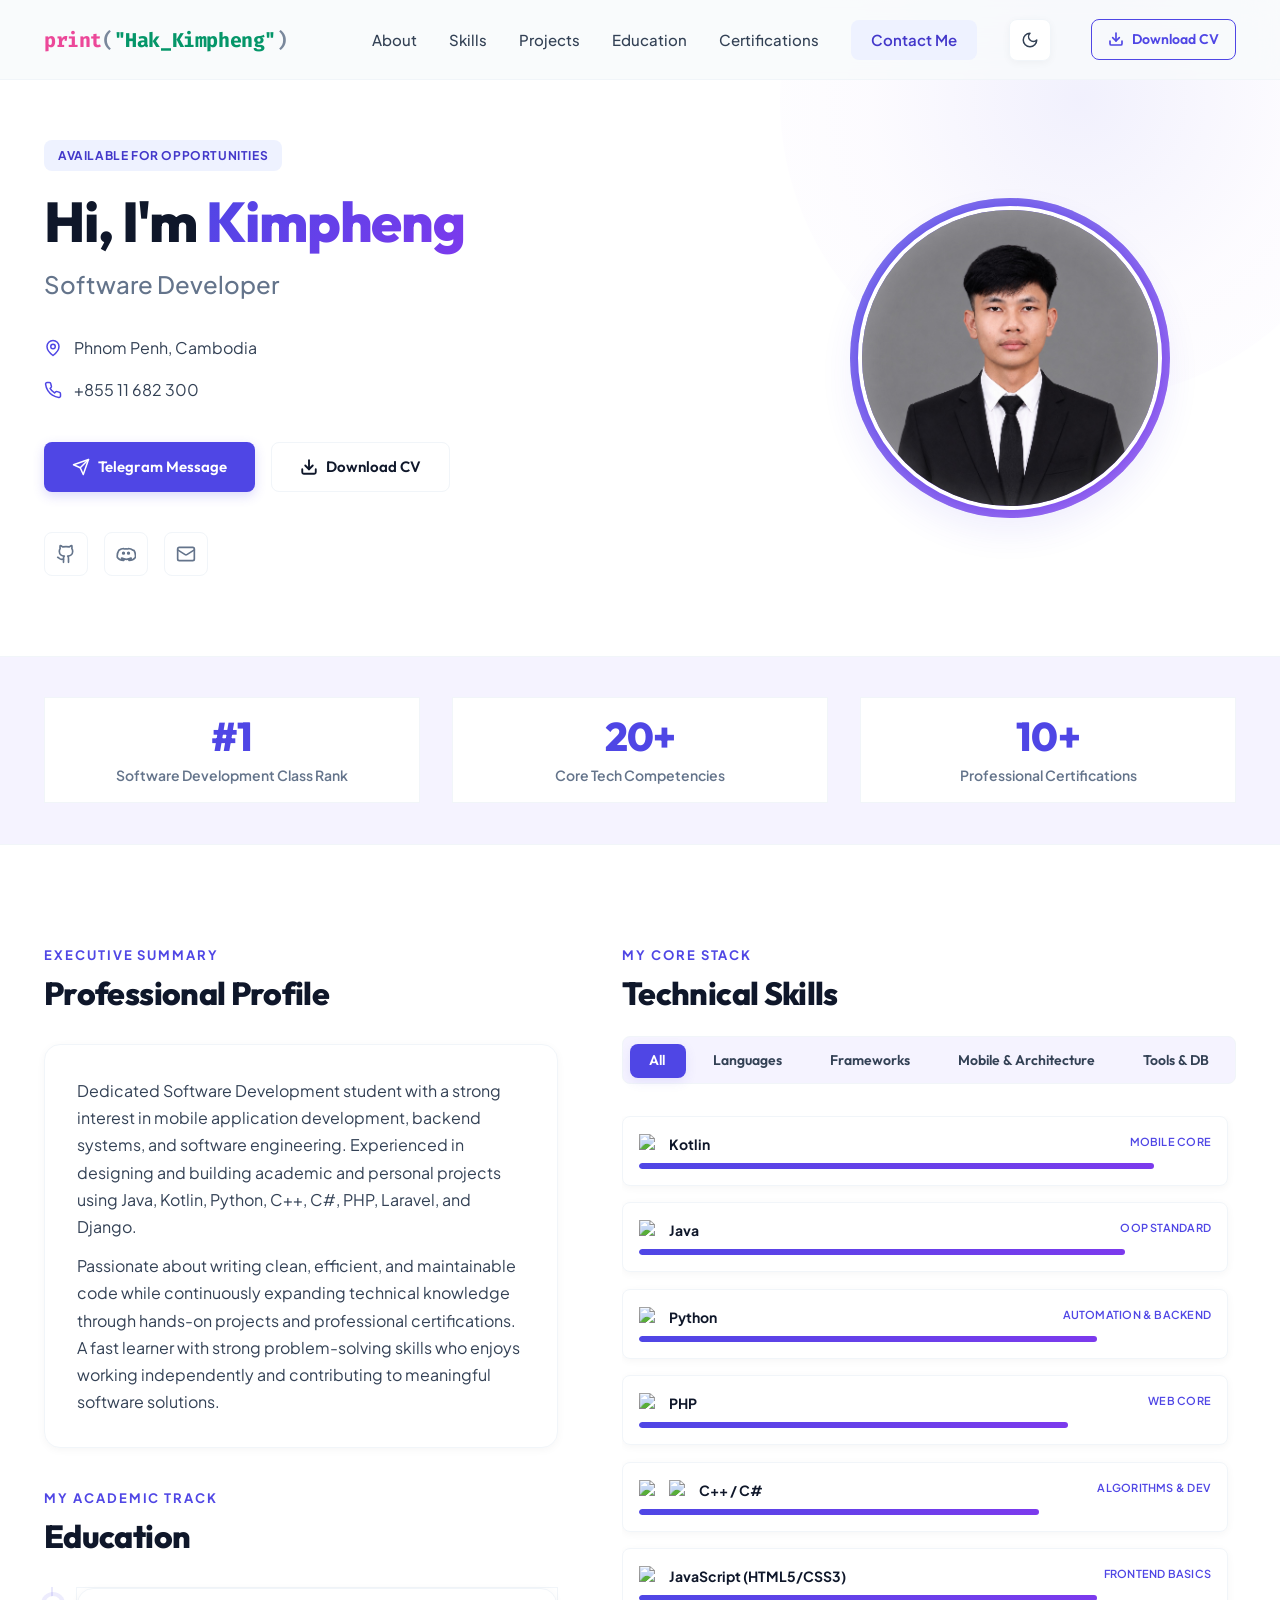
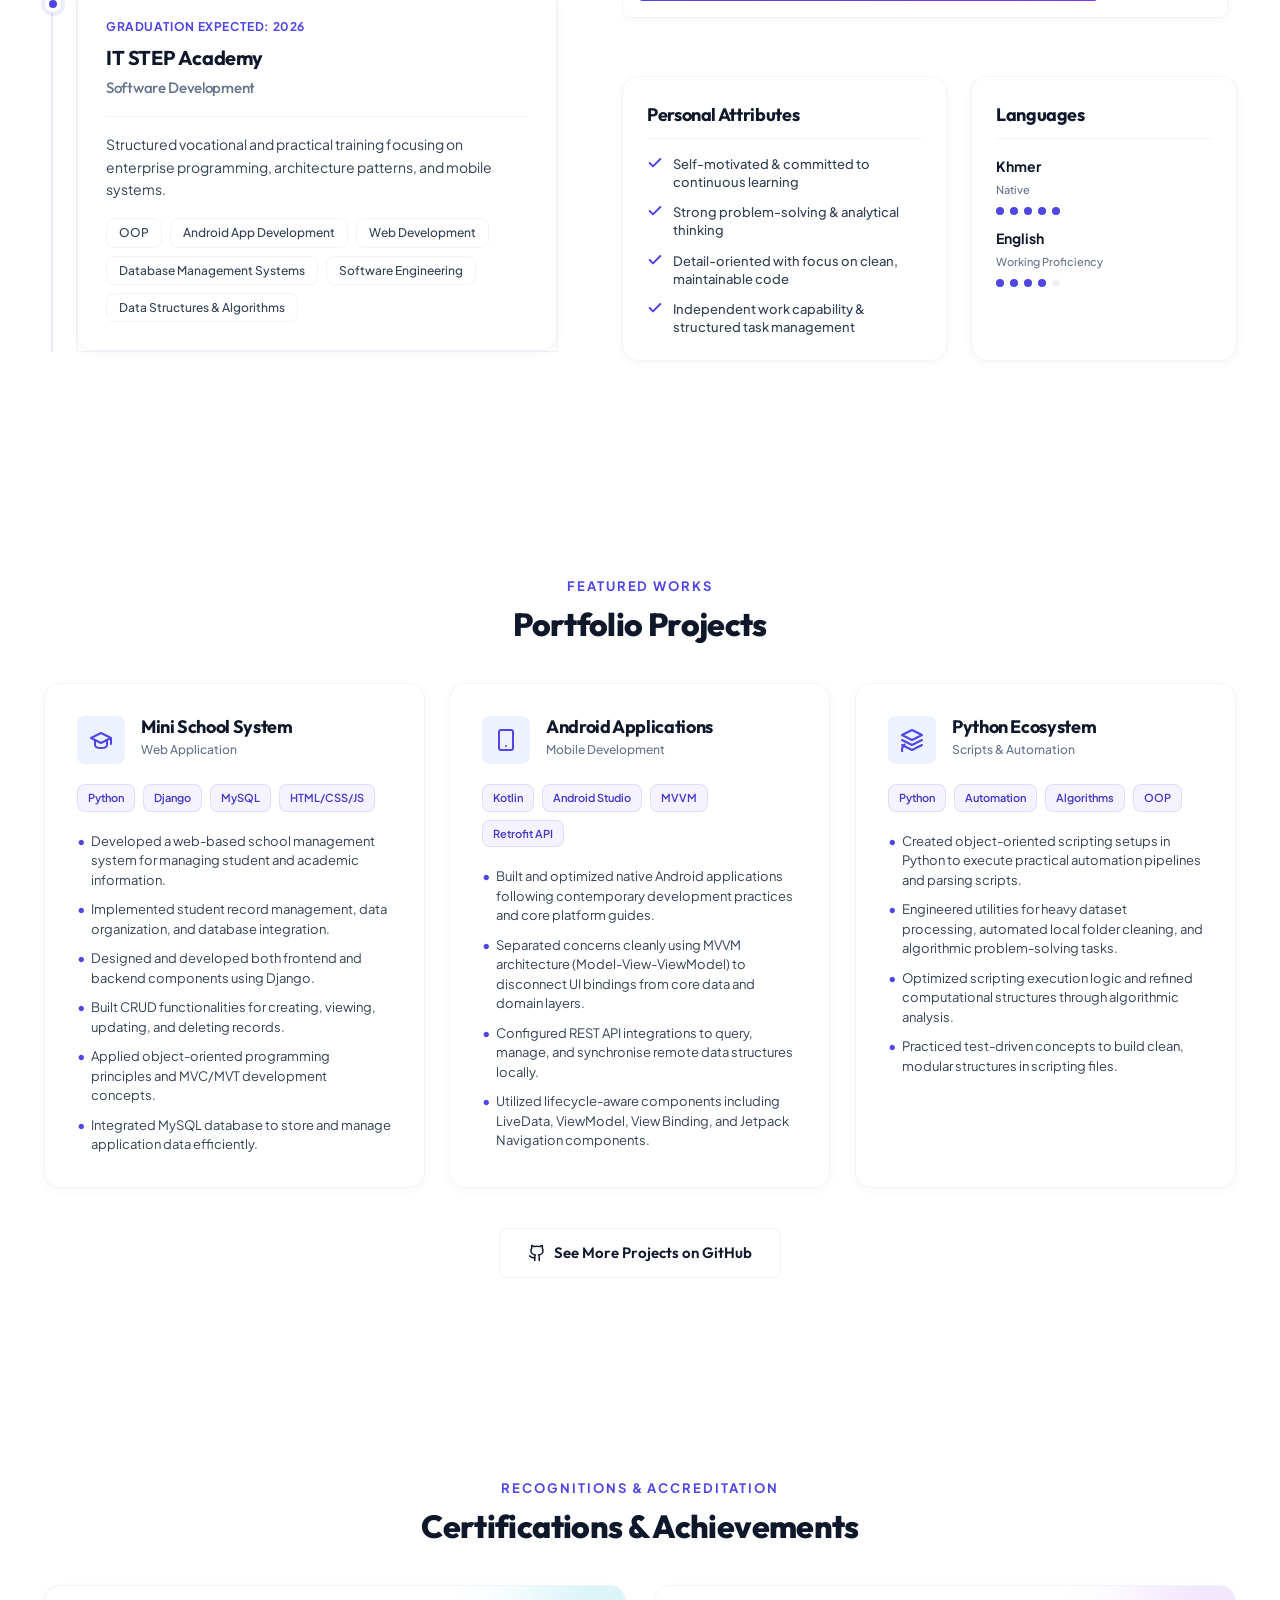
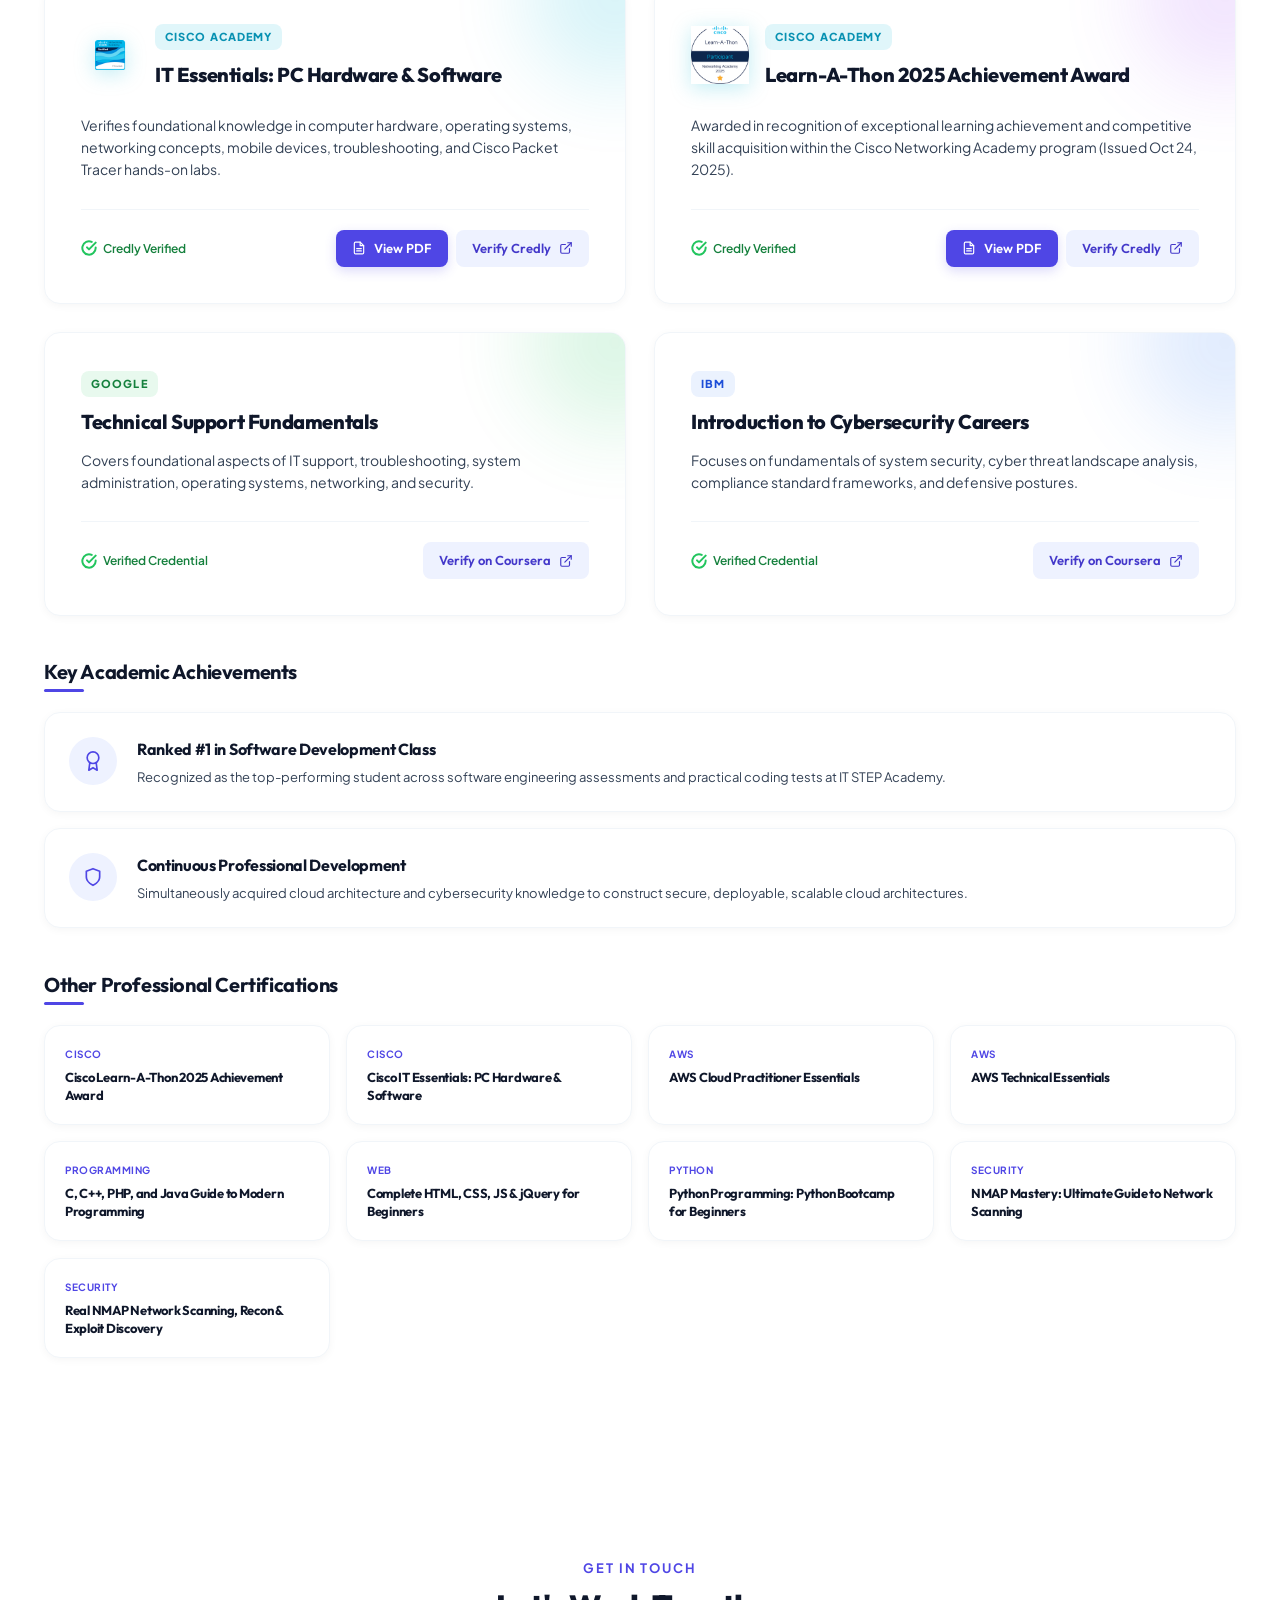
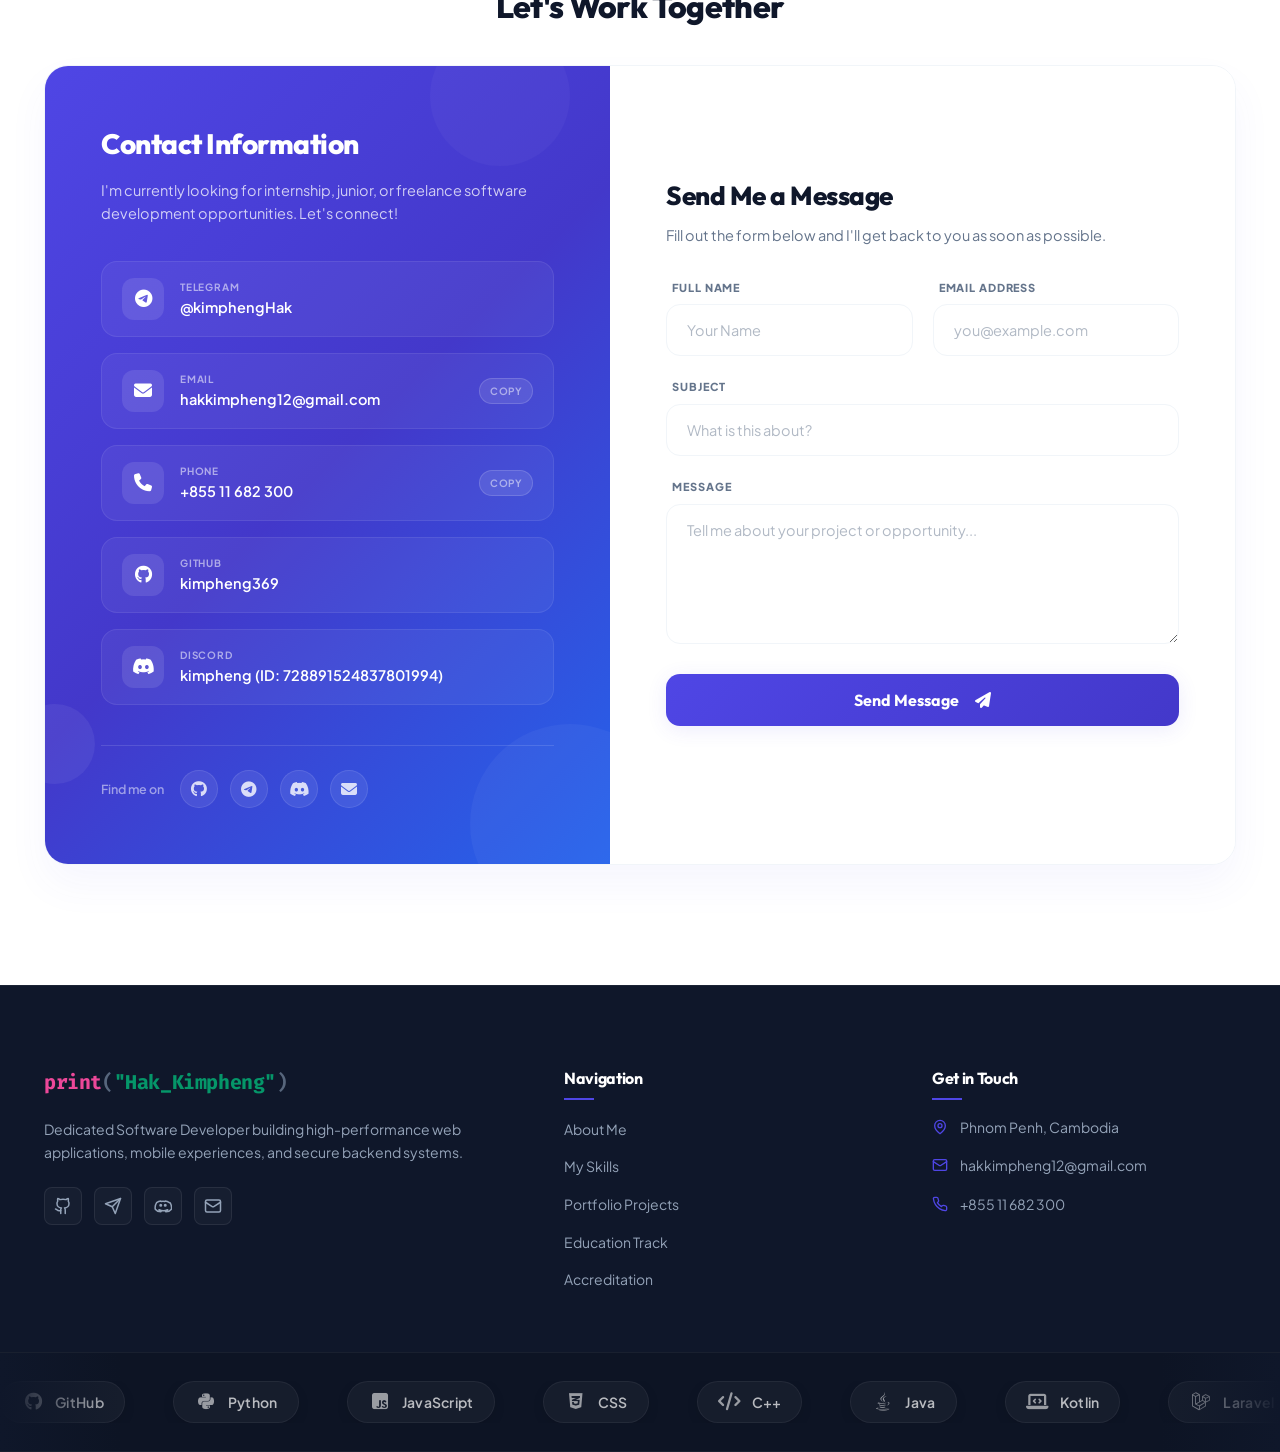
==== commit 3a2a0e02: "Update website content and styling" ====
--- a/index.html
+++ b/index.html
@@ -15,22 +15,29 @@
   <link rel="preconnect" href="https://fonts.googleapis.com">
   <link rel="preconnect" href="https://fonts.gstatic.com" crossorigin>
   <link
-    href="https://fonts.googleapis.com/css2?family=Outfit:wght@300;400;500;600;700;800&family=Plus+Jakarta+Sans:wght@400;500;600;700;800&display=swap"
+    href="https://fonts.googleapis.com/css2?family=Fira+Code:wght@500;600;700&family=Outfit:wght@300;400;500;600;700;800&family=Plus+Jakarta+Sans:wght@400;500;600;700;800&display=swap"
     rel="stylesheet">
 
   <!-- Main Stylesheet -->
   <link rel="stylesheet" href="style.css?v=5">
+  <!-- Font Awesome Icons -->
+  <link rel="stylesheet" href="https://cdnjs.cloudflare.com/ajax/libs/font-awesome/6.4.0/css/all.min.css">
 </head>
 
 <body>
   <!-- Global Antigravity Background -->
   <div id="antigravity-container"></div>
+
+  <!-- Scroll Progress Indicator -->
+  <div class="scroll-progress-container">
+    <div class="scroll-progress-bar" id="scroll-progress-bar"></div>
+  </div>
 
   <!-- Glassmorphism Header -->
   <header class="header">
     <div class="header-container">
       <a href="#" class="logo">
-        <span class="logo-accent">Kim</span>pheng
+        <span class="code-fn">print</span><span class="code-paren">(</span><span class="code-str">"Hak_Kimpheng"</span><span class="code-paren">)</span>
       </a>
       <nav class="nav-menu">
         <a href="#about" class="nav-link">About</a>
@@ -39,6 +46,11 @@
         <a href="#education" class="nav-link">Education</a>
         <a href="#certifications" class="nav-link">Certifications</a>
         <a href="#contact" class="nav-link nav-btn-contact">Contact Me</a>
+        <!-- Theme Toggle Switcher -->
+        <button id="theme-toggle" class="theme-toggle-btn" aria-label="Toggle Theme" title="Toggle Light/Dark Mode">
+          <svg class="sun-icon" xmlns="http://www.w3.org/2000/svg" width="18" height="18" viewBox="0 0 24 24" fill="none" stroke="currentColor" stroke-width="2" stroke-linecap="round" stroke-linejoin="round"><circle cx="12" cy="12" r="4"/><path d="M12 2v2"/><path d="M12 20v2"/><path d="m4.93 4.93 1.41 1.41"/><path d="m17.66 17.66 1.41 1.41"/><path d="M2 12h2"/><path d="M20 12h2"/><path d="m6.34 17.66-1.41 1.41"/><path d="m19.07 4.93-1.41 1.41"/></svg>
+          <svg class="moon-icon" xmlns="http://www.w3.org/2000/svg" width="18" height="18" viewBox="0 0 24 24" fill="none" stroke="currentColor" stroke-width="2" stroke-linecap="round" stroke-linejoin="round"><path d="M12 3a6 6 0 0 0 9 9 9 9 0 1 1-9-9Z"/></svg>
+        </button>
         <a href="download CV/download my cv.html" target="_blank" class="nav-btn-download" title="Download CV">
           <svg xmlns="http://www.w3.org/2000/svg" width="16" height="16" viewBox="0 0 24 24" fill="none" stroke="currentColor" stroke-width="2.5" stroke-linecap="round" stroke-linejoin="round"><path d="M21 15v4a2 2 0 0 1-2 2H5a2 2 0 0 1-2-2v-4"></path><polyline points="7 10 12 15 17 10"></polyline><line x1="12" y1="15" x2="12" y2="3"></line></svg>
           <span>Download CV</span>
@@ -222,6 +234,7 @@
 
           <!-- Skills Filter Controls -->
           <div class="skills-filter-container">
+            <div class="skills-filter-pill" id="skills-filter-pill"></div>
             <button class="filter-btn active" data-filter="all">All</button>
             <button class="filter-btn" data-filter="languages">Languages</button>
             <button class="filter-btn" data-filter="frameworks">Frameworks</button>
@@ -944,11 +957,7 @@
               <div class="contact-channels">
                 <a href="https://t.me/kimphengHak" target="_blank" class="channel-row">
                   <div class="channel-icon">
-                    <svg xmlns="http://www.w3.org/2000/svg" width="20" height="20" viewBox="0 0 24 24" fill="none"
-                      stroke="currentColor" stroke-width="2" stroke-linecap="round" stroke-linejoin="round">
-                      <path d="m22 2-7 20-4-9-9-4Z"></path>
-                      <path d="M22 2 11 13"></path>
-                    </svg>
+                    <i class="fa-brands fa-telegram"></i>
                   </div>
                   <div class="channel-text">
                     <span class="channel-label">Telegram</span>
@@ -958,11 +967,7 @@
 
                 <div class="channel-row copy-trigger" data-copy="hakkimpheng12@gmail.com" title="Click to copy email">
                   <div class="channel-icon">
-                    <svg xmlns="http://www.w3.org/2000/svg" width="20" height="20" viewBox="0 0 24 24" fill="none"
-                      stroke="currentColor" stroke-width="2" stroke-linecap="round" stroke-linejoin="round">
-                      <rect width="20" height="16" x="2" y="4" rx="2"></rect>
-                      <path d="m22 7-8.97 5.7a1.94 1.94 0 0 1-2.06 0L2 7"></path>
-                    </svg>
+                    <i class="fa-solid fa-envelope"></i>
                   </div>
                   <div class="channel-text">
                     <span class="channel-label">Email</span>
@@ -973,12 +978,7 @@
 
                 <div class="channel-row copy-trigger" data-copy="+85511682300" title="Click to copy phone">
                   <div class="channel-icon">
-                    <svg xmlns="http://www.w3.org/2000/svg" width="20" height="20" viewBox="0 0 24 24" fill="none"
-                      stroke="currentColor" stroke-width="2" stroke-linecap="round" stroke-linejoin="round">
-                      <path
-                        d="M22 16.92v3a2 2 0 0 1-2.18 2 19.79 19.79 0 0 1-8.63-3.07 19.5 19.5 0 0 1-6-6 19.79 19.79 0 0 1-3.07-8.67A2 2 0 0 1 4.11 2h3a2 2 0 0 1 2 1.72 12.84 12.84 0 0 0 .7 2.81 2 2 0 0 1-.45 2.11L8.09 9.91a16 16 0 0 0 6 6l1.27-1.27a2 2 0 0 1 2.11-.45 12.84 12.84 0 0 0 2.81.7A2 2 0 0 1 22 16.92z">
-                      </path>
-                    </svg>
+                    <i class="fa-solid fa-phone"></i>
                   </div>
                   <div class="channel-text">
                     <span class="channel-label">Phone</span>
@@ -989,13 +989,7 @@
 
                 <a href="https://github.com/kimpheng369" target="_blank" class="channel-row">
                   <div class="channel-icon">
-                    <svg xmlns="http://www.w3.org/2000/svg" width="20" height="20" viewBox="0 0 24 24" fill="none"
-                      stroke="currentColor" stroke-width="2" stroke-linecap="round" stroke-linejoin="round">
-                      <path
-                        d="M15 22v-4a4.8 4.8 0 0 0-1-3.5c3 0 6-2 6-5.5.08-1.25-.27-2.48-1-3.5.28-1.15.28-2.35 0-3.5 0 0-1 0-3 1.5-2.64-.5-5.36-.5-8 0C6 2 5 2 5 2c-.3 1.15-.3 2.35 0 3.5A5.403 5.403 0 0 0 4 9c0 3.5 3 5.5 6 5.5-.39.49-.68 1.05-.85 1.65-.17.6-.22 1.23-.15 1.85v4">
-                      </path>
-                      <path d="M9 18c-4.51 2-5-2-7-2"></path>
-                    </svg>
+                    <i class="fa-brands fa-github"></i>
                   </div>
                   <div class="channel-text">
                     <span class="channel-label">GitHub</span>
@@ -1005,7 +999,7 @@
 
                 <a href="https://discord.com/users/728891524837801994" target="_blank" class="channel-row">
                   <div class="channel-icon">
-                    <svg xmlns="http://www.w3.org/2000/svg" width="20" height="20" viewBox="0 0 24 24" fill="none" stroke="currentColor" stroke-width="2" stroke-linecap="round" stroke-linejoin="round" class="discord-icon"><path d="M9 10a1 1 0 1 0 0 2 1 1 0 0 0 0-2zm6 0a1 1 0 1 0 0 2 1 1 0 0 0 0-2z"></path><path d="M20.5 7.5a12.1 12.1 0 0 0-5.7-2.1l-.3.6a17.6 17.6 0 0 0-5 0l-.3-.6a12.1 12.1 0 0 0-5.7 2.1 12.2 12.2 0 0 0-1.8 8.8c1.7 2.2 4.4 3.5 7.3 3.5l.8-1a10.2 10.2 0 0 1-3.2-1.7l.2-.2h.1a12.1 12.1 0 0 0 11.2 0l.2.2a10.2 10.2 0 0 1-3.2 1.7l.8 1c2.9 0 5.6-1.3 7.3-3.5a12.2 12.2 0 0 0-1.8-8.8z"></path></svg>
+                    <i class="fa-brands fa-discord"></i>
                   </div>
                   <div class="channel-text">
                     <span class="channel-label">Discord</span>
@@ -1019,30 +1013,16 @@
                 <span class="contact-socials-label">Find me on</span>
                 <div class="contact-social-icons">
                   <a href="https://github.com/kimpheng369" target="_blank" class="contact-social-btn" title="GitHub">
-                    <svg xmlns="http://www.w3.org/2000/svg" width="18" height="18" viewBox="0 0 24 24" fill="none"
-                      stroke="currentColor" stroke-width="2" stroke-linecap="round" stroke-linejoin="round">
-                      <path
-                        d="M15 22v-4a4.8 4.8 0 0 0-1-3.5c3 0 6-2 6-5.5.08-1.25-.27-2.48-1-3.5.28-1.15.28-2.35 0-3.5 0 0-1 0-3 1.5-2.64-.5-5.36-.5-8 0C6 2 5 2 5 2c-.3 1.15-.3 2.35 0 3.5A5.403 5.403 0 0 0 4 9c0 3.5 3 5.5 6 5.5-.39.49-.68 1.05-.85 1.65-.17.6-.22 1.23-.15 1.85v4">
-                      </path>
-                      <path d="M9 18c-4.51 2-5-2-7-2"></path>
-                    </svg>
+                    <i class="fa-brands fa-github"></i>
                   </a>
                   <a href="https://t.me/kimphengHak" target="_blank" class="contact-social-btn" title="Telegram">
-                    <svg xmlns="http://www.w3.org/2000/svg" width="18" height="18" viewBox="0 0 24 24" fill="none"
-                      stroke="currentColor" stroke-width="2" stroke-linecap="round" stroke-linejoin="round">
-                      <path d="m22 2-7 20-4-9-9-4Z"></path>
-                      <path d="M22 2 11 13"></path>
-                    </svg>
+                    <i class="fa-brands fa-telegram"></i>
                   </a>
                   <a href="https://discord.com/users/728891524837801994" target="_blank" class="contact-social-btn" title="Discord">
-                    <svg xmlns="http://www.w3.org/2000/svg" width="18" height="18" viewBox="0 0 24 24" fill="none" stroke="currentColor" stroke-width="2" stroke-linecap="round" stroke-linejoin="round" class="discord-icon"><path d="M9 10a1 1 0 1 0 0 2 1 1 0 0 0 0-2zm6 0a1 1 0 1 0 0 2 1 1 0 0 0 0-2z"></path><path d="M20.5 7.5a12.1 12.1 0 0 0-5.7-2.1l-.3.6a17.6 17.6 0 0 0-5 0l-.3-.6a12.1 12.1 0 0 0-5.7 2.1 12.2 12.2 0 0 0-1.8 8.8c1.7 2.2 4.4 3.5 7.3 3.5l.8-1a10.2 10.2 0 0 1-3.2-1.7l.2-.2h.1a12.1 12.1 0 0 0 11.2 0l.2.2a10.2 10.2 0 0 1-3.2 1.7l.8 1c2.9 0 5.6-1.3 7.3-3.5a12.2 12.2 0 0 0-1.8-8.8z"></path></svg>
+                    <i class="fa-brands fa-discord"></i>
                   </a>
                   <a href="mailto:hakkimpheng12@gmail.com" class="contact-social-btn" title="Email">
-                    <svg xmlns="http://www.w3.org/2000/svg" width="18" height="18" viewBox="0 0 24 24" fill="none"
-                      stroke="currentColor" stroke-width="2" stroke-linecap="round" stroke-linejoin="round">
-                      <rect width="20" height="16" x="2" y="4" rx="2"></rect>
-                      <path d="m22 7-8.97 5.7a1.94 1.94 0 0 1-2.06 0L2 7"></path>
-                    </svg>
+                    <i class="fa-solid fa-envelope"></i>
                   </a>
                 </div>
               </div>
@@ -1075,11 +1055,7 @@
               </div>
               <button type="submit" class="btn btn-primary form-submit-btn">
                 <span>Send Message</span>
-                <svg xmlns="http://www.w3.org/2000/svg" width="18" height="18" viewBox="0 0 24 24" fill="none"
-                  stroke="currentColor" stroke-width="2" stroke-linecap="round" stroke-linejoin="round">
-                  <path d="m22 2-7 20-4-9-9-4Z"></path>
-                  <path d="M22 2 11 13"></path>
-                </svg>
+                <i class="fa-solid fa-paper-plane" style="margin-left: 8px; transition: transform 0.3s ease;"></i>
               </button>
               <div id="form-feedback" class="form-feedback"></div>
             </form>
@@ -1098,7 +1074,7 @@
       <!-- Brand & Bio Column -->
       <div class="footer-col brand-col">
         <a href="#" class="logo footer-logo">
-          <span class="logo-accent">Kim</span>pheng
+          <span class="code-fn">print</span><span class="code-paren">(</span><span class="code-str">"Hak_Kimpheng"</span><span class="code-paren">)</span>
         </a>
         <p class="footer-bio">
           Dedicated Software Developer building high-performance web applications, mobile experiences, and secure backend systems.
@@ -1157,101 +1133,101 @@
         <div class="footer-marquee-track">
           <!-- First set -->
           <div class="marquee-item">
-            <svg xmlns="http://www.w3.org/2000/svg" viewBox="0 0 24 24" width="28" height="28"><path fill="currentColor" d="M12 .297c-6.63 0-12 5.373-12 12 0 5.303 3.438 9.8 8.205 11.385.6.113.82-.258.82-.577 0-.285-.01-1.04-.015-2.04-3.338.724-4.042-1.61-4.042-1.61C4.422 18.07 3.633 17.7 3.633 17.7c-1.087-.744.084-.729.084-.729 1.205.084 1.838 1.236 1.838 1.236 1.07 1.835 2.809 1.305 3.495.998.108-.776.417-1.305.76-1.605-2.665-.3-5.466-1.332-5.466-5.93 0-1.31.465-2.38 1.235-3.22-.135-.303-.54-1.523.105-3.176 0 0 1.005-.322 3.3 1.23.96-.267 1.98-.399 3-.405 1.02.006 2.04.138 3 .405 2.28-1.552 3.285-1.23 3.285-1.23.645 1.653.24 2.873.12 3.176.765.84 1.23 1.91 1.23 3.22 0 4.61-2.805 5.625-5.475 5.92.42.36.81 1.096.81 2.22 0 1.606-.015 2.896-.015 3.286 0 .315.21.69.825.57C20.565 22.092 24 17.592 24 12.297c0-6.627-5.373-12-12-12"/></svg>
+            <i class="fa-brands fa-github"></i>
             <span>GitHub</span>
           </div>
           <div class="marquee-item">
-            <svg xmlns="http://www.w3.org/2000/svg" viewBox="0 0 256 255" width="28" height="28"><path fill="#3776AB" d="M126.916.072c-64.832 0-60.784 28.115-60.784 28.115l.072 29.128h61.868v8.745H41.631S.145 61.355.145 126.77c0 65.417 36.21 63.097 36.21 63.097h21.61v-30.356s-1.165-36.21 35.632-36.21h61.362s34.475.557 34.475-33.319V33.97S194.67.072 126.916.072zM92.802 19.66a11.12 11.12 0 0 1 11.13 11.13 11.12 11.12 0 0 1-11.13 11.13 11.12 11.12 0 0 1-11.13-11.13 11.12 11.12 0 0 1 11.13-11.13z"/><path fill="#FFC331" d="M128.757 254.126c64.832 0 60.784-28.115 60.784-28.115l-.072-29.127H127.6v-8.745h86.441s41.486 4.705 41.486-60.712c0-65.416-36.21-63.096-36.21-63.096h-21.61v30.355s1.165 36.21-35.632 36.21h-61.362s-34.475-.557-34.475 33.32v56.013s-5.235 33.897 62.518 33.897zm34.114-19.586a11.12 11.12 0 0 1-11.13-11.13 11.12 11.12 0 0 1 11.13-11.131 11.12 11.12 0 0 1 11.13 11.13 11.12 11.12 0 0 1-11.13 11.13z"/></svg>
+            <i class="fa-brands fa-python"></i>
             <span>Python</span>
           </div>
           <div class="marquee-item">
-            <svg xmlns="http://www.w3.org/2000/svg" viewBox="0 0 256 256" width="28" height="28"><path fill="#F7DF1E" d="M0 0h256v256H0V0z"/><path d="M67.312 213.932l19.59-11.856c3.78 6.701 7.218 12.371 15.465 12.371 7.905 0 12.89-3.092 12.89-15.12v-81.798h24.057v82.138c0 24.917-14.606 36.259-35.916 36.259-19.245 0-30.416-9.967-36.087-21.996M152.381 211.354l19.588-11.341c5.157 8.421 11.859 14.607 23.715 14.607 9.969 0 16.325-4.984 16.325-11.858 0-8.248-6.53-11.17-17.528-15.98l-6.013-2.58c-17.357-7.387-28.87-16.667-28.87-36.257 0-18.044 13.747-31.792 35.228-31.792 15.294 0 26.292 5.328 34.196 19.247L210.29 147.43c-4.125-7.389-8.591-10.31-15.465-10.31-7.046 0-11.514 4.468-11.514 10.31 0 7.217 4.468 10.14 14.778 14.608l6.014 2.577c20.45 8.765 31.963 17.7 31.963 37.804 0 21.654-17.012 33.51-39.867 33.51-22.339 0-36.774-10.654-43.819-24.574"/></svg>
+            <i class="fa-brands fa-square-js"></i>
             <span>JavaScript</span>
           </div>
           <div class="marquee-item">
-            <svg xmlns="http://www.w3.org/2000/svg" viewBox="0 0 256 256" width="28" height="28"><path fill="#1572B6" d="M0 0h256v256H0z"/><path fill="#fff" d="M41.2 207.5l17-190.8h139.7l-17 190.7L128 224.5z"/><path fill="#2965F1" d="M128 209.4l56.9-15.8 14.6-163.4H128z"/><path fill="#EBEBEB" d="M128 95.6H90.8l-2.5-28.5H128V39.5H59.1l.7 7.5 6.8 76.1H128zM128 168.4l-.2.1-31.2-8.4-2-22.4H67l3.9 43.8 56.9 15.8.2-.1z"/><path fill="#fff" d="M127.9 95.6v27.6h34.6l-3.3 36.4-31.3 8.4v28.6l57-15.8.4-4.7 6.6-73.7.7-7.5h-7.5zm0-56.1v27.6h63.5l.5-6 1.2-13.1.7-8.5z"/></svg>
+            <i class="fa-brands fa-css3-alt"></i>
             <span>CSS</span>
           </div>
           <div class="marquee-item">
-            <svg xmlns="http://www.w3.org/2000/svg" viewBox="0 0 306 344.35" width="28" height="28"><path fill="#00599C" d="M302.107 258.262c2.401-4.159 3.893-8.845 3.893-13.053V99.14c0-4.21-1.49-8.895-3.892-13.052L153 172.175z"/><path fill="#004482" d="m166.25 341.193 126.5-73.034c3.644-2.104 6.956-6.425 9.357-10.584L153 172.175 3.893 257.575c2.4 4.16 5.714 8.48 9.357 10.584l126.5 73.034c7.287 4.208 19.213 4.208 26.5 0z"/><path fill="#659AD2" d="M302.108 86.087c-2.402-4.16-5.715-8.48-9.358-10.584L166.25 2.47c-7.287-4.21-19.213-4.21-26.5 0L13.25 75.503C5.962 79.71.003 90.363.003 99.14v145.534L153 172.175z"/><path fill="#fff" d="M153 274.175c-56.243 0-102-45.757-102-102s45.757-102 102-102c36.292 0 70.139 19.53 88.331 50.968l-44.143 25.544c-9.105-15.736-26.038-25.512-44.188-25.512-28.122 0-51 22.878-51 51 0 28.121 22.878 51 51 51 18.152 0 35.085-9.776 44.191-25.515l44.143 25.543C222.139 254.645 189.292 274.175 153 274.175z"/><path fill="#fff" d="M230 191.175h-14v-14h-14v14h-14v14h14v14h14v-14h14zM280 191.175h-14v-14h-14v14h-14v14h14v14h14v-14h14z"/></svg>
+            <i class="fa-solid fa-code"></i>
             <span>C++</span>
           </div>
           <div class="marquee-item">
-            <svg xmlns="http://www.w3.org/2000/svg" viewBox="0 0 256 346" width="28" height="28"><path fill="#5382A1" d="M82.554 267.473s-13.198 7.675 9.393 10.272c27.369 3.122 41.356 2.675 71.517-3.034 0 0 7.93 4.972 19.003 9.279-67.611 28.977-153.019-1.679-99.913-16.517M74.292 229.659s-14.803 10.958 7.805 13.296c29.236 3.016 52.324 3.263 92.276-4.43 0 0 5.526 5.602 14.215 8.666-81.747 23.904-172.842 1.886-114.296-17.532"/><path fill="#E76F00" d="M143.942 165.515c16.66 19.18-4.377 36.44-4.377 36.44s42.301-21.837 22.874-49.183c-18.144-25.5-32.059-38.172 43.268-81.858 0 0-118.238 29.53-61.765 94.6"/><path fill="#5382A1" d="M233.364 295.442s9.767 8.047-10.757 14.273c-39.026 11.823-162.432 15.393-196.714.471-12.323-5.36 10.787-12.8 18.056-14.362 7.581-1.644 11.914-1.337 11.914-1.337-13.705-9.655-88.583 18.957-38.034 27.15 137.853 22.356 251.292-10.066 215.535-26.195M88.9 190.48s-62.771 14.91-22.228 20.323c17.118 2.292 51.243 1.774 83.03-.89 25.983-2.195 52.076-6.86 52.076-6.86s-9.16 3.923-15.787 8.448c-63.744 16.765-186.886 8.966-151.435-8.183 29.981-14.492 54.344-12.838 54.344-12.838M201.506 253.422c64.8-33.672 34.839-66.03 13.927-61.67-5.126 1.066-7.411 1.99-7.411 1.99s1.903-2.98 5.537-4.27c41.37-14.545 73.187 42.897-13.355 65.647 0 .001 1.003-.895 1.302-1.697"/><path fill="#E76F00" d="M162.439.371s35.887 35.9-34.037 91.101c-56.071 44.282-12.786 69.53-.023 98.377-32.73-29.53-56.75-55.526-40.635-79.72C111.395 74.612 176.918 57.393 162.439.371"/><path fill="#5382A1" d="M95.268 344.665c62.199 3.982 157.712-2.209 159.974-31.64 0 0-4.348 11.158-51.404 20.018-53.088 9.99-118.564 8.824-157.399 2.421.001 0 7.95 6.58 48.829 9.201"/></svg>
+            <i class="fa-brands fa-java"></i>
             <span>Java</span>
           </div>
           <div class="marquee-item">
-            <svg xmlns="http://www.w3.org/2000/svg" viewBox="0 0 256 256" width="28" height="28"><defs><linearGradient id="kGrad" x1="50%" y1="0%" x2="50%" y2="100%"><stop offset="0%" stop-color="#E44857"/><stop offset="50.36%" stop-color="#C711E1"/><stop offset="100%" stop-color="#7F52FF"/></linearGradient></defs><path fill="url(#kGrad)" d="M256 256H0V0h256L128 127.949z"/></svg>
+            <i class="fa-solid fa-laptop-code"></i>
             <span>Kotlin</span>
           </div>
           <div class="marquee-item">
-            <svg xmlns="http://www.w3.org/2000/svg" viewBox="0 0 512 512" width="28" height="28"><path fill="#FF2D20" d="M504.4 115.83a5.72 5.72 0 0 0-.28-.68 8.52 8.52 0 0 0-.53-.87 6.14 6.14 0 0 0-.72-.84 7.12 7.12 0 0 0-1.23-.83L264.6 1.67a8.42 8.42 0 0 0-8.21 0L19.4 112.6a6.67 6.67 0 0 0-1.23.82 5.45 5.45 0 0 0-.72.84 7.34 7.34 0 0 0-.53.88 5.65 5.65 0 0 0-.27.67 6.44 6.44 0 0 0-.16.74 4.36 4.36 0 0 0-.05.94V391.3a4.36 4.36 0 0 0 .05.94 7.37 7.37 0 0 0 .16.73 5.87 5.87 0 0 0 .27.68 6.79 6.79 0 0 0 .53.87 5.52 5.52 0 0 0 .72.85 6.36 6.36 0 0 0 1.23.82L256.4 507.33a8.68 8.68 0 0 0 8.21 0l237-110.94a7.09 7.09 0 0 0 1.23-.83 5.44 5.44 0 0 0 .72-.84 6.87 6.87 0 0 0 .53-.87 5.46 5.46 0 0 0 .28-.68 7.15 7.15 0 0 0 .15-.73 4.44 4.44 0 0 0 .05-.94V116.76a4.44 4.44 0 0 0-.05-.93 6.94 6.94 0 0 0-.16-.74z"/><path fill="#fff" d="M256.5 386.3l-87.83-41.1 87.83 68.2V386.3z"/><path fill="#fff" d="m256.5 282.71-87.83 41.09 87.83 55.31v-96.4z"/><path fill="#FFF2" d="m256.5 282.71 87.83 41.09-87.83 55.31v-96.4z"/><path fill="#fff" d="m256.5 386.3 87.83-41.1-87.83 68.2V386.3zM256.5 282.71V179.3l87.83 62.32z"/><path fill="#FFF2" d="M256.5 282.71V179.3l-87.83 62.32z"/></svg>
+            <i class="fa-brands fa-laravel"></i>
             <span>Laravel</span>
           </div>
           <div class="marquee-item">
-            <svg xmlns="http://www.w3.org/2000/svg" viewBox="0 0 256 256" width="28" height="28"><path fill="#092E20" d="M0 0h256v256H0z"/><path fill="#fff" d="M97.8 68.7h30.5v109.3c0 31.3-4.8 46.3-18.5 59.3-12.8 12.1-29.5 17.3-46.1 17.3-15.3 0-28.5-3.6-36.5-8.8l6.4-24.3c5.7 3.6 14.5 6.4 24.8 6.4 13.7 0 23.3-4.8 28.9-12.9 5.7-8.5 10.5-21.7 10.5-47.3V68.7zm38.8 94.8c0-20.1 6-35 16.5-46.1 11.3-11.7 26.4-17.3 41.8-17.3 36.1 0 55.5 25.2 55.5 61.3 0 38.5-22.4 63.7-57.3 63.7-15.3 0-29.3-5.3-39.3-16.1-10.9-11.3-17.3-28.5-17.3-45.3l.1-.2zm30.1 1.6c0 23.3 9.7 38.5 27.3 38.5 15.7 0 26.4-16.1 26.4-39.3 0-21.3-8.5-38.1-26.8-38.1-16.5 0-26.9 16.1-26.9 38.9z"/></svg>
+            <i class="fa-solid fa-server"></i>
             <span>Django</span>
           </div>
           <div class="marquee-item">
-            <svg xmlns="http://www.w3.org/2000/svg" viewBox="0 0 128 128" width="28" height="28"><path fill="#E44D26" d="M19.569 27l8.087 89.919 36.408 10.098 36.476-10.114L108.431 27H19.569zM93.218 56.667H47.579L48.691 69h43.412l-3.727 41.384-24.44 6.624-.076.021-24.392-6.645-1.665-18.884h12.24l.847 9.545 12.97 3.387 12.985-3.4 1.35-15.133H35.706L32.8 38h62.568l-2.15 18.667z"/><path fill="#F16529" d="M64 38h29.368l-2.149 18.667H64V69h26.283l-3.727 41.384L64 116.998v-13.38l12.985-3.4 1.35-15.133H64V69H34.818L32.8 38H64z"/></svg>
+            <i class="fa-brands fa-html5"></i>
             <span>HTML</span>
           </div>
           <div class="marquee-item">
-            <svg xmlns="http://www.w3.org/2000/svg" viewBox="0 0 128 128" width="28" height="28"><path fill="#8CC84B" d="M112.771 30.334L68.674 4.729c-2.781-1.584-6.402-1.584-9.205 0L14.901 30.334C12.031 31.985 10 35.088 10 38.407v51.142c0 3.319 2.084 6.423 4.954 8.083l11.775 6.688c5.628 2.772 7.617 2.772 10.178 2.772 8.333 0 13.093-5.039 13.093-13.828v-50.49c0-.713-.371-1.774-1.071-1.774h-5.623c-.712 0-2.306 1.061-2.306 1.774v50.49c0 3.896-3.524 7.773-10.11 4.48L18.723 91.16c-.424-.23-.723-.693-.723-1.181V38.407c0-.482.555-.966.982-1.213l44.424-25.561c.415-.235 1.025-.235 1.439 0l43.882 25.555c.42.253.272.722.272 1.219v51.142c0 .488.183.963-.232 1.198l-44.086 25.576c-.378.227-.847.227-1.261 0l-11.307-6.749c-.341-.198-.746-.269-1.073-.086-3.146 1.783-3.726 2.02-6.677 3.043-.726.253-1.797.692.41 1.929l14.798 8.754a9.294 9.294 0 0 0 4.647 1.247c1.642 0 3.25-.426 4.667-1.247l43.885-25.582c2.87-1.672 4.23-4.764 4.23-8.083V38.407c0-3.319-1.36-6.414-4.229-8.073zM77.91 81.445c-11.726 0-14.309-3.235-15.17-9.066-.1-.628-.633-1.379-1.272-1.379h-5.731c-.71 0-1.279.86-1.279 1.566 0 7.466 4.059 16.512 23.453 16.512 14.039 0 22.088-5.455 22.088-15.109 0-9.572-6.467-12.084-20.082-13.886-13.762-1.819-15.16-2.738-15.16-5.962 0-2.658 1.184-6.203 11.374-6.203 9.105 0 12.461 1.954 13.842 8.091.118.577.645 1.06 1.237 1.06h5.78c.354 0 .694-.176.953-.44.258-.265.372-.572.33-.94-.87-10.341-7.735-15.16-22.142-15.16-12.645 0-20.197 5.346-20.197 14.309 0 9.72 7.508 12.398 19.636 13.595 14.524 1.437 15.607 3.579 15.607 6.455 0 4.993-4.013 7.12-13.451 7.12z"/></svg>
+            <i class="fa-brands fa-node-js"></i>
             <span>Node.js</span>
           </div>
           <div class="marquee-item">
-            <svg xmlns="http://www.w3.org/2000/svg" viewBox="0 0 128 128" width="28" height="28"><path fill="#61DAFB" d="M64 71.6c4.2 0 7.6-3.4 7.6-7.6s-3.4-7.6-7.6-7.6-7.6 3.4-7.6 7.6 3.4 7.6 7.6 7.6z"/><path fill="#61DAFB" d="M64 39.2c-17.4 0-33.2 2.8-44.8 7.6C8.4 51 2 57.2 2 64s6.4 13 18.2 17.2C31.8 85.8 46.6 88.8 64 88.8s32.2-3 44.8-7.6C119.6 77 126 70.8 126 64s-6.4-13-17.2-17.2C97.2 42 81.4 39.2 64 39.2zm0 44.4c-15.6 0-30-2.6-40.6-7-9.8-4-14.2-9-14.2-12.6s4.4-8.6 14.2-12.6c10.6-4.4 25-7 40.6-7s30 2.6 40.6 7c9.8 4 14.2 9 14.2 12.6s-4.4 8.6-14.2 12.6c-10.6 4.4-25 7-40.6 7z" opacity=".9"/><path fill="#61DAFB" d="M42.8 52.6C34.2 67.4 29.4 82 28.6 92.4c-.6 9.6 1.8 16.2 6.4 18.8 4.8 2.8 12.4 1 20.6-5.2 7.4-5.6 15-14.4 21-25.4s9.4-22 10.4-31c.8-8.4-.8-14.8-5.2-17.4l-.2-.2c-4.6-2.6-11.8-.8-19.8 5C55 42 48 49.2 42.8 52.6zM39.2 108c-1.6.2-2.8 0-3.6-.4-2.2-1.2-3.2-5.6-2.8-12.2.8-9 5-22.2 13-35.8 5-8.6 11-16.6 16.8-21.8 6.4-5.8 11.8-7.6 14-6.4 2.2 1.2 3.4 5.8 2.8 13-.8 8.2-3.8 19-9.6 29-5.8 10-12.4 18.6-19 23.4-5.6 4.4-10.4 6.2-13.6 6.2 1 5.2 1.6 6 2 5z" opacity=".9"/><path fill="#61DAFB" d="M85.2 52.6C79.8 37.6 72.2 25.2 64 17.8c-7.4-6.6-14.4-9.2-19-6.4-4.8 2.8-6.8 10-5.8 20.4 1 9.4 5 21.2 11.4 33s14.6 21.6 22 27.8c6.8 5.8 13.2 8 17.8 5.2l.2-.2c4.6-2.8 6.6-10.2 5.4-21-.8-9.6-4.4-20.4-10.8-24zm-4.8 38.4c-2.2 1.4-6.8.2-12.6-4.6-6.4-5.4-13.2-14.2-19-23.6S39 47.2 38.2 39c-.8-7.4.4-12.2 2.6-13.4 2.2-1.4 7 0 13 5 5.6 4.6 11.6 12.6 16.4 22.2 5 9.8 8.2 19.4 9.2 27.2 1 7.8-.2 12.6-2.6 14h3.6v-3z" opacity=".9"/></svg>
+            <i class="fa-brands fa-react"></i>
             <span>React</span>
           </div>
 
           <!-- Duplicate set for seamless loop -->
           <div class="marquee-item">
-            <svg xmlns="http://www.w3.org/2000/svg" viewBox="0 0 24 24" width="28" height="28"><path fill="currentColor" d="M12 .297c-6.63 0-12 5.373-12 12 0 5.303 3.438 9.8 8.205 11.385.6.113.82-.258.82-.577 0-.285-.01-1.04-.015-2.04-3.338.724-4.042-1.61-4.042-1.61C4.422 18.07 3.633 17.7 3.633 17.7c-1.087-.744.084-.729.084-.729 1.205.084 1.838 1.236 1.838 1.236 1.07 1.835 2.809 1.305 3.495.998.108-.776.417-1.305.76-1.605-2.665-.3-5.466-1.332-5.466-5.93 0-1.31.465-2.38 1.235-3.22-.135-.303-.54-1.523.105-3.176 0 0 1.005-.322 3.3 1.23.96-.267 1.98-.399 3-.405 1.02.006 2.04.138 3 .405 2.28-1.552 3.285-1.23 3.285-1.23.645 1.653.24 2.873.12 3.176.765.84 1.23 1.91 1.23 3.22 0 4.61-2.805 5.625-5.475 5.92.42.36.81 1.096.81 2.22 0 1.606-.015 2.896-.015 3.286 0 .315.21.69.825.57C20.565 22.092 24 17.592 24 12.297c0-6.627-5.373-12-12-12"/></svg>
+            <i class="fa-brands fa-github"></i>
             <span>GitHub</span>
           </div>
           <div class="marquee-item">
-            <svg xmlns="http://www.w3.org/2000/svg" viewBox="0 0 256 255" width="28" height="28"><path fill="#3776AB" d="M126.916.072c-64.832 0-60.784 28.115-60.784 28.115l.072 29.128h61.868v8.745H41.631S.145 61.355.145 126.77c0 65.417 36.21 63.097 36.21 63.097h21.61v-30.356s-1.165-36.21 35.632-36.21h61.362s34.475.557 34.475-33.319V33.97S194.67.072 126.916.072zM92.802 19.66a11.12 11.12 0 0 1 11.13 11.13 11.12 11.12 0 0 1-11.13 11.13 11.12 11.12 0 0 1-11.13-11.13 11.12 11.12 0 0 1 11.13-11.13z"/><path fill="#FFC331" d="M128.757 254.126c64.832 0 60.784-28.115 60.784-28.115l-.072-29.127H127.6v-8.745h86.441s41.486 4.705 41.486-60.712c0-65.416-36.21-63.096-36.21-63.096h-21.61v30.355s1.165 36.21-35.632 36.21h-61.362s-34.475-.557-34.475 33.32v56.013s-5.235 33.897 62.518 33.897zm34.114-19.586a11.12 11.12 0 0 1-11.13-11.13 11.12 11.12 0 0 1 11.13-11.131 11.12 11.12 0 0 1 11.13 11.13 11.12 11.12 0 0 1-11.13 11.13z"/></svg>
+            <i class="fa-brands fa-python"></i>
             <span>Python</span>
           </div>
           <div class="marquee-item">
-            <svg xmlns="http://www.w3.org/2000/svg" viewBox="0 0 256 256" width="28" height="28"><path fill="#F7DF1E" d="M0 0h256v256H0V0z"/><path d="M67.312 213.932l19.59-11.856c3.78 6.701 7.218 12.371 15.465 12.371 7.905 0 12.89-3.092 12.89-15.12v-81.798h24.057v82.138c0 24.917-14.606 36.259-35.916 36.259-19.245 0-30.416-9.967-36.087-21.996M152.381 211.354l19.588-11.341c5.157 8.421 11.859 14.607 23.715 14.607 9.969 0 16.325-4.984 16.325-11.858 0-8.248-6.53-11.17-17.528-15.98l-6.013-2.58c-17.357-7.387-28.87-16.667-28.87-36.257 0-18.044 13.747-31.792 35.228-31.792 15.294 0 26.292 5.328 34.196 19.247L210.29 147.43c-4.125-7.389-8.591-10.31-15.465-10.31-7.046 0-11.514 4.468-11.514 10.31 0 7.217 4.468 10.14 14.778 14.608l6.014 2.577c20.45 8.765 31.963 17.7 31.963 37.804 0 21.654-17.012 33.51-39.867 33.51-22.339 0-36.774-10.654-43.819-24.574"/></svg>
+            <i class="fa-brands fa-square-js"></i>
             <span>JavaScript</span>
           </div>
           <div class="marquee-item">
-            <svg xmlns="http://www.w3.org/2000/svg" viewBox="0 0 256 256" width="28" height="28"><path fill="#1572B6" d="M0 0h256v256H0z"/><path fill="#fff" d="M41.2 207.5l17-190.8h139.7l-17 190.7L128 224.5z"/><path fill="#2965F1" d="M128 209.4l56.9-15.8 14.6-163.4H128z"/><path fill="#EBEBEB" d="M128 95.6H90.8l-2.5-28.5H128V39.5H59.1l.7 7.5 6.8 76.1H128zM128 168.4l-.2.1-31.2-8.4-2-22.4H67l3.9 43.8 56.9 15.8.2-.1z"/><path fill="#fff" d="M127.9 95.6v27.6h34.6l-3.3 36.4-31.3 8.4v28.6l57-15.8.4-4.7 6.6-73.7.7-7.5h-7.5zm0-56.1v27.6h63.5l.5-6 1.2-13.1.7-8.5z"/></svg>
+            <i class="fa-brands fa-css3-alt"></i>
             <span>CSS</span>
           </div>
           <div class="marquee-item">
-            <svg xmlns="http://www.w3.org/2000/svg" viewBox="0 0 306 344.35" width="28" height="28"><path fill="#00599C" d="M302.107 258.262c2.401-4.159 3.893-8.845 3.893-13.053V99.14c0-4.21-1.49-8.895-3.892-13.052L153 172.175z"/><path fill="#004482" d="m166.25 341.193 126.5-73.034c3.644-2.104 6.956-6.425 9.357-10.584L153 172.175 3.893 257.575c2.4 4.16 5.714 8.48 9.357 10.584l126.5 73.034c7.287 4.208 19.213 4.208 26.5 0z"/><path fill="#659AD2" d="M302.108 86.087c-2.402-4.16-5.715-8.48-9.358-10.584L166.25 2.47c-7.287-4.21-19.213-4.21-26.5 0L13.25 75.503C5.962 79.71.003 90.363.003 99.14v145.534L153 172.175z"/><path fill="#fff" d="M153 274.175c-56.243 0-102-45.757-102-102s45.757-102 102-102c36.292 0 70.139 19.53 88.331 50.968l-44.143 25.544c-9.105-15.736-26.038-25.512-44.188-25.512-28.122 0-51 22.878-51 51 0 28.121 22.878 51 51 51 18.152 0 35.085-9.776 44.191-25.515l44.143 25.543C222.139 254.645 189.292 274.175 153 274.175z"/><path fill="#fff" d="M230 191.175h-14v-14h-14v14h-14v14h14v14h14v-14h14zM280 191.175h-14v-14h-14v14h-14v14h14v14h14v-14h14z"/></svg>
+            <i class="fa-solid fa-code"></i>
             <span>C++</span>
           </div>
           <div class="marquee-item">
-            <svg xmlns="http://www.w3.org/2000/svg" viewBox="0 0 256 346" width="28" height="28"><path fill="#5382A1" d="M82.554 267.473s-13.198 7.675 9.393 10.272c27.369 3.122 41.356 2.675 71.517-3.034 0 0 7.93 4.972 19.003 9.279-67.611 28.977-153.019-1.679-99.913-16.517M74.292 229.659s-14.803 10.958 7.805 13.296c29.236 3.016 52.324 3.263 92.276-4.43 0 0 5.526 5.602 14.215 8.666-81.747 23.904-172.842 1.886-114.296-17.532"/><path fill="#E76F00" d="M143.942 165.515c16.66 19.18-4.377 36.44-4.377 36.44s42.301-21.837 22.874-49.183c-18.144-25.5-32.059-38.172 43.268-81.858 0 0-118.238 29.53-61.765 94.6"/><path fill="#5382A1" d="M233.364 295.442s9.767 8.047-10.757 14.273c-39.026 11.823-162.432 15.393-196.714.471-12.323-5.36 10.787-12.8 18.056-14.362 7.581-1.644 11.914-1.337 11.914-1.337-13.705-9.655-88.583 18.957-38.034 27.15 137.853 22.356 251.292-10.066 215.535-26.195M88.9 190.48s-62.771 14.91-22.228 20.323c17.118 2.292 51.243 1.774 83.03-.89 25.983-2.195 52.076-6.86 52.076-6.86s-9.16 3.923-15.787 8.448c-63.744 16.765-186.886 8.966-151.435-8.183 29.981-14.492 54.344-12.838 54.344-12.838M201.506 253.422c64.8-33.672 34.839-66.03 13.927-61.67-5.126 1.066-7.411 1.99-7.411 1.99s1.903-2.98 5.537-4.27c41.37-14.545 73.187 42.897-13.355 65.647 0 .001 1.003-.895 1.302-1.697"/><path fill="#E76F00" d="M162.439.371s35.887 35.9-34.037 91.101c-56.071 44.282-12.786 69.53-.023 98.377-32.73-29.53-56.75-55.526-40.635-79.72C111.395 74.612 176.918 57.393 162.439.371"/><path fill="#5382A1" d="M95.268 344.665c62.199 3.982 157.712-2.209 159.974-31.64 0 0-4.348 11.158-51.404 20.018-53.088 9.99-118.564 8.824-157.399 2.421.001 0 7.95 6.58 48.829 9.201"/></svg>
+            <i class="fa-brands fa-java"></i>
             <span>Java</span>
           </div>
           <div class="marquee-item">
-            <svg xmlns="http://www.w3.org/2000/svg" viewBox="0 0 256 256" width="28" height="28"><defs><linearGradient id="kGrad2" x1="50%" y1="0%" x2="50%" y2="100%"><stop offset="0%" stop-color="#E44857"/><stop offset="50.36%" stop-color="#C711E1"/><stop offset="100%" stop-color="#7F52FF"/></linearGradient></defs><path fill="url(#kGrad2)" d="M256 256H0V0h256L128 127.949z"/></svg>
+            <i class="fa-solid fa-laptop-code"></i>
             <span>Kotlin</span>
           </div>
           <div class="marquee-item">
-            <svg xmlns="http://www.w3.org/2000/svg" viewBox="0 0 512 512" width="28" height="28"><path fill="#FF2D20" d="M504.4 115.83a5.72 5.72 0 0 0-.28-.68 8.52 8.52 0 0 0-.53-.87 6.14 6.14 0 0 0-.72-.84 7.12 7.12 0 0 0-1.23-.83L264.6 1.67a8.42 8.42 0 0 0-8.21 0L19.4 112.6a6.67 6.67 0 0 0-1.23.82 5.45 5.45 0 0 0-.72.84 7.34 7.34 0 0 0-.53.88 5.65 5.65 0 0 0-.27.67 6.44 6.44 0 0 0-.16.74 4.36 4.36 0 0 0-.05.94V391.3a4.36 4.36 0 0 0 .05.94 7.37 7.37 0 0 0 .16.73 5.87 5.87 0 0 0 .27.68 6.79 6.79 0 0 0 .53.87 5.52 5.52 0 0 0 .72.85 6.36 6.36 0 0 0 1.23.82L256.4 507.33a8.68 8.68 0 0 0 8.21 0l237-110.94a7.09 7.09 0 0 0 1.23-.83 5.44 5.44 0 0 0 .72-.84 6.87 6.87 0 0 0 .53-.87 5.46 5.46 0 0 0 .28-.68 7.15 7.15 0 0 0 .15-.73 4.44 4.44 0 0 0 .05-.94V116.76a4.44 4.44 0 0 0-.05-.93 6.94 6.94 0 0 0-.16-.74z"/><path fill="#fff" d="M256.5 386.3l-87.83-41.1 87.83 68.2V386.3z"/><path fill="#fff" d="m256.5 282.71-87.83 41.09 87.83 55.31v-96.4z"/><path fill="#FFF2" d="m256.5 282.71 87.83 41.09-87.83 55.31v-96.4z"/><path fill="#fff" d="m256.5 386.3 87.83-41.1-87.83 68.2V386.3zM256.5 282.71V179.3l87.83 62.32z"/><path fill="#FFF2" d="M256.5 282.71V179.3l-87.83 62.32z"/></svg>
+            <i class="fa-brands fa-laravel"></i>
             <span>Laravel</span>
           </div>
           <div class="marquee-item">
-            <svg xmlns="http://www.w3.org/2000/svg" viewBox="0 0 256 256" width="28" height="28"><path fill="#092E20" d="M0 0h256v256H0z"/><path fill="#fff" d="M97.8 68.7h30.5v109.3c0 31.3-4.8 46.3-18.5 59.3-12.8 12.1-29.5 17.3-46.1 17.3-15.3 0-28.5-3.6-36.5-8.8l6.4-24.3c5.7 3.6 14.5 6.4 24.8 6.4 13.7 0 23.3-4.8 28.9-12.9 5.7-8.5 10.5-21.7 10.5-47.3V68.7zm38.8 94.8c0-20.1 6-35 16.5-46.1 11.3-11.7 26.4-17.3 41.8-17.3 36.1 0 55.5 25.2 55.5 61.3 0 38.5-22.4 63.7-57.3 63.7-15.3 0-29.3-5.3-39.3-16.1-10.9-11.3-17.3-28.5-17.3-45.3l.1-.2zm30.1 1.6c0 23.3 9.7 38.5 27.3 38.5 15.7 0 26.4-16.1 26.4-39.3 0-21.3-8.5-38.1-26.8-38.1-16.5 0-26.9 16.1-26.9 38.9z"/></svg>
+            <i class="fa-solid fa-server"></i>
             <span>Django</span>
           </div>
           <div class="marquee-item">
-            <svg xmlns="http://www.w3.org/2000/svg" viewBox="0 0 128 128" width="28" height="28"><path fill="#E44D26" d="M19.569 27l8.087 89.919 36.408 10.098 36.476-10.114L108.431 27H19.569zM93.218 56.667H47.579L48.691 69h43.412l-3.727 41.384-24.44 6.624-.076.021-24.392-6.645-1.665-18.884h12.24l.847 9.545 12.97 3.387 12.985-3.4 1.35-15.133H35.706L32.8 38h62.568l-2.15 18.667z"/><path fill="#F16529" d="M64 38h29.368l-2.149 18.667H64V69h26.283l-3.727 41.384L64 116.998v-13.38l12.985-3.4 1.35-15.133H64V69H34.818L32.8 38H64z"/></svg>
+            <i class="fa-brands fa-html5"></i>
             <span>HTML</span>
           </div>
           <div class="marquee-item">
-            <svg xmlns="http://www.w3.org/2000/svg" viewBox="0 0 128 128" width="28" height="28"><path fill="#8CC84B" d="M112.771 30.334L68.674 4.729c-2.781-1.584-6.402-1.584-9.205 0L14.901 30.334C12.031 31.985 10 35.088 10 38.407v51.142c0 3.319 2.084 6.423 4.954 8.083l11.775 6.688c5.628 2.772 7.617 2.772 10.178 2.772 8.333 0 13.093-5.039 13.093-13.828v-50.49c0-.713-.371-1.774-1.071-1.774h-5.623c-.712 0-2.306 1.061-2.306 1.774v50.49c0 3.896-3.524 7.773-10.11 4.48L18.723 91.16c-.424-.23-.723-.693-.723-1.181V38.407c0-.482.555-.966.982-1.213l44.424-25.561c.415-.235 1.025-.235 1.439 0l43.882 25.555c.42.253.272.722.272 1.219v51.142c0 .488.183.963-.232 1.198l-44.086 25.576c-.378.227-.847.227-1.261 0l-11.307-6.749c-.341-.198-.746-.269-1.073-.086-3.146 1.783-3.726 2.02-6.677 3.043-.726.253-1.797.692.41 1.929l14.798 8.754a9.294 9.294 0 0 0 4.647 1.247c1.642 0 3.25-.426 4.667-1.247l43.885-25.582c2.87-1.672 4.23-4.764 4.23-8.083V38.407c0-3.319-1.36-6.414-4.229-8.073zM77.91 81.445c-11.726 0-14.309-3.235-15.17-9.066-.1-.628-.633-1.379-1.272-1.379h-5.731c-.71 0-1.279.86-1.279 1.566 0 7.466 4.059 16.512 23.453 16.512 14.039 0 22.088-5.455 22.088-15.109 0-9.572-6.467-12.084-20.082-13.886-13.762-1.819-15.16-2.738-15.16-5.962 0-2.658 1.184-6.203 11.374-6.203 9.105 0 12.461 1.954 13.842 8.091.118.577.645 1.06 1.237 1.06h5.78c.354 0 .694-.176.953-.44.258-.265.372-.572.33-.94-.87-10.341-7.735-15.16-22.142-15.16-12.645 0-20.197 5.346-20.197 14.309 0 9.72 7.508 12.398 19.636 13.595 14.524 1.437 15.607 3.579 15.607 6.455 0 4.993-4.013 7.12-13.451 7.12z"/></svg>
+            <i class="fa-brands fa-node-js"></i>
             <span>Node.js</span>
           </div>
           <div class="marquee-item">
-            <svg xmlns="http://www.w3.org/2000/svg" viewBox="0 0 128 128" width="28" height="28"><path fill="#61DAFB" d="M64 71.6c4.2 0 7.6-3.4 7.6-7.6s-3.4-7.6-7.6-7.6-7.6 3.4-7.6 7.6 3.4 7.6 7.6 7.6z"/><path fill="#61DAFB" d="M64 39.2c-17.4 0-33.2 2.8-44.8 7.6C8.4 51 2 57.2 2 64s6.4 13 18.2 17.2C31.8 85.8 46.6 88.8 64 88.8s32.2-3 44.8-7.6C119.6 77 126 70.8 126 64s-6.4-13-17.2-17.2C97.2 42 81.4 39.2 64 39.2zm0 44.4c-15.6 0-30-2.6-40.6-7-9.8-4-14.2-9-14.2-12.6s4.4-8.6 14.2-12.6c10.6-4.4 25-7 40.6-7s30 2.6 40.6 7c9.8 4 14.2 9 14.2 12.6s-4.4 8.6-14.2 12.6c-10.6 4.4-25 7-40.6 7z" opacity=".9"/><path fill="#61DAFB" d="M42.8 52.6C34.2 67.4 29.4 82 28.6 92.4c-.6 9.6 1.8 16.2 6.4 18.8 4.8 2.8 12.4 1 20.6-5.2 7.4-5.6 15-14.4 21-25.4s9.4-22 10.4-31c.8-8.4-.8-14.8-5.2-17.4l-.2-.2c-4.6-2.6-11.8-.8-19.8 5C55 42 48 49.2 42.8 52.6zM39.2 108c-1.6.2-2.8 0-3.6-.4-2.2-1.2-3.2-5.6-2.8-12.2.8-9 5-22.2 13-35.8 5-8.6 11-16.6 16.8-21.8 6.4-5.8 11.8-7.6 14-6.4 2.2 1.2 3.4 5.8 2.8 13-.8 8.2-3.8 19-9.6 29-5.8 10-12.4 18.6-19 23.4-5.6 4.4-10.4 6.2-13.6 6.2 1 5.2 1.6 6 2 5z" opacity=".9"/><path fill="#61DAFB" d="M85.2 52.6C79.8 37.6 72.2 25.2 64 17.8c-7.4-6.6-14.4-9.2-19-6.4-4.8 2.8-6.8 10-5.8 20.4 1 9.4 5 21.2 11.4 33s14.6 21.6 22 27.8c6.8 5.8 13.2 8 17.8 5.2l.2-.2c4.6-2.8 6.6-10.2 5.4-21-.8-9.6-4.4-20.4-10.8-24zm-4.8 38.4c-2.2 1.4-6.8.2-12.6-4.6-6.4-5.4-13.2-14.2-19-23.6S39 47.2 38.2 39c-.8-7.4.4-12.2 2.6-13.4 2.2-1.4 7 0 13 5 5.6 4.6 11.6 12.6 16.4 22.2 5 9.8 8.2 19.4 9.2 27.2 1 7.8-.2 12.6-2.6 14h3.6v-3z" opacity=".9"/></svg>
+            <i class="fa-brands fa-react"></i>
             <span>React</span>
           </div>
         </div>
--- a/style.css
+++ b/style.css
@@ -32,6 +32,50 @@
   
   --transition: all 0.35s cubic-bezier(0.4, 0, 0.2, 1);
   --header-height: 80px;
+
+  /* Header specific variables */
+  --bg-header: rgba(248, 250, 252, 0.8);
+  --bg-header-scrolled: rgba(248, 250, 252, 0.95);
+  --header-shadow: 0 10px 15px -3px rgba(0, 0, 0, 0.05);
+
+  /* Contact Section specific variables */
+  --bg-contact-info: linear-gradient(135deg, #4f46e5 0%, #4338ca 50%, #2563eb 100%);
+  --bg-contact-form: #ffffff;
+  --contact-shadow: 0 20px 40px rgba(79, 70, 229, 0.05);
+}
+
+/* Dark Mode Override */
+[data-theme="dark"] {
+  --primary: #818cf8;          /* Bright violet-indigo for dark mode */
+  --primary-hover: #6366f1;
+  --primary-glow: rgba(129, 140, 248, 0.15);
+  --primary-light: #1e1b4b;    /* Deep purple-indigo */
+  --primary-ultra-light: #111026; /* Dark Indigo-gray */
+  --bg-main: #070a13;          /* Very dark blue-slate background */
+  --bg-card: rgba(15, 23, 42, 0.65); /* Frosted dark card */
+  --bg-card-hover: rgba(20, 30, 54, 0.8);
+  
+  --text-title: #f8fafc;       /* Slate 50 */
+  --text-body: #cbd5e1;        /* Slate 300 */
+  --text-light: #94a3b8;       /* Slate 400 */
+  --text-white: #ffffff;
+  
+  --border: rgba(255, 255, 255, 0.08);
+  --border-cyan: rgba(129, 140, 248, 0.18);
+  --border-hover: rgba(129, 140, 248, 0.35);
+  
+  --shadow-sm: 0 4px 12px rgba(0, 0, 0, 0.4);
+  --shadow-md: 0 8px 24px rgba(0, 0, 0, 0.5);
+  --shadow-lg: 0 16px 40px rgba(0, 0, 0, 0.6);
+
+  --bg-header: rgba(7, 10, 19, 0.75);
+  --bg-header-scrolled: rgba(7, 10, 19, 0.92);
+  --header-shadow: 0 10px 30px -5px rgba(0, 0, 0, 0.5);
+
+  /* Contact Section specific variables */
+  --bg-contact-info: linear-gradient(135deg, #100e2b 0%, #0d0b21 50%, #070a13 100%);
+  --bg-contact-form: rgba(15, 23, 42, 0.45);
+  --contact-shadow: 0 20px 40px rgba(0, 0, 0, 0.4);
 }
 
 /* Base Styles */
@@ -149,13 +193,19 @@
   width: 100%;
   height: var(--header-height);
   z-index: 1000;
-  background: rgba(248, 250, 252, 0.8);
+  background: var(--bg-header);
   backdrop-filter: blur(16px);
   -webkit-backdrop-filter: blur(16px);
   border-bottom: 1px solid var(--border);
   transition: var(--transition);
 }
 
+.header.header-scrolled {
+  background: var(--bg-header-scrolled) !important;
+  box-shadow: var(--header-shadow) !important;
+  height: 70px;
+}
+
 .header-container {
   display: flex;
   justify-content: space-between;
@@ -167,14 +217,54 @@
 }
 
 .logo {
-  font-size: 24px;
-  font-weight: 800;
-  letter-spacing: -0.03em;
+  font-family: 'Fira Code', 'JetBrains Mono', 'Fira Mono', monospace;
+  font-size: 20px;
+  font-weight: 700;
+  letter-spacing: -0.02em;
   color: var(--text-title);
-}
-
-.logo-accent {
+  display: inline-flex;
+  align-items: center;
+  gap: 0;
+  text-decoration: none;
+  transition: var(--transition);
+}
+
+.logo:hover {
+  transform: translateY(-1px) scale(1.03);
+}
+
+.code-fn {
+  color: #ec4899; /* Python built-in function pink */
+  font-weight: 700;
+  transition: color 0.3s ease;
+}
+
+[data-theme="dark"] .code-fn {
+  color: #f472b6;
+}
+
+.code-paren {
+  color: var(--text-light);
+  font-weight: 600;
+  opacity: 0.85;
+}
+
+.code-str {
+  color: #059669; /* Authentic Python string green */
+  font-weight: 700;
+  transition: color 0.3s ease;
+}
+
+[data-theme="dark"] .code-str {
+  color: #4ade80; /* Vibrant Python emerald string green */
+}
+
+.logo:hover .code-fn {
   color: var(--primary);
+}
+
+.logo:hover .code-str {
+  color: #38bdf8;
 }
 
 .nav-menu {
@@ -649,26 +739,48 @@
 .skills-filter-container {
   display: flex;
   flex-wrap: wrap;
-  gap: 10px;
+  gap: 8px;
   margin-top: 24px;
   margin-bottom: 32px;
+  background: var(--primary-ultra-light);
+  padding: 6px;
+  border-radius: var(--radius-sm);
+  border: 1px solid var(--border);
+  position: relative;
+  z-index: 1;
+  width: max-content;
+  max-width: 100%;
 }
 
 .filter-btn {
-  background: var(--bg-card);
-  border: 1px solid var(--border);
+  background: transparent;
+  border: none;
   border-radius: var(--radius-sm);
-  padding: 8px 16px;
+  padding: 8px 20px;
   font-size: 14px;
   font-weight: 600;
   color: var(--text-body);
-}
-
-.filter-btn:hover, .filter-btn.active {
+  cursor: pointer;
+  position: relative;
+  z-index: 3;
+  transition: color 0.35s cubic-bezier(0.4, 0, 0.2, 1);
+}
+
+.filter-btn.active {
+  color: var(--text-white) !important;
+}
+
+.skills-filter-pill {
+  position: absolute;
+  top: 6px;
+  left: 6px;
+  height: calc(100% - 12px);
   background: var(--primary);
-  border-color: var(--primary);
-  color: var(--text-white);
-  box-shadow: 0 4px 8px rgba(14, 165, 233, 0.15);
+  border-radius: var(--radius-sm);
+  z-index: 2;
+  transition: all 0.35s cubic-bezier(0.25, 1, 0.5, 1);
+  box-shadow: 0 4px 12px var(--primary-glow);
+  pointer-events: none;
 }
 
 .skills-grid {
@@ -1165,16 +1277,26 @@
 
 .contact-wrapper {
   display: grid;
-  grid-template-columns: 0.9fr 1.1fr;
+  grid-template-columns: 0.95fr 1.05fr;
   border-radius: var(--radius-lg);
   overflow: hidden;
-  box-shadow: 0 24px 48px rgba(0, 0, 0, 0.08);
+  box-shadow: var(--contact-shadow);
+  border: 1px solid var(--border);
+  background: var(--bg-contact-form);
+  backdrop-filter: blur(20px);
+  -webkit-backdrop-filter: blur(20px);
   min-height: 580px;
+  transition: transform 0.4s cubic-bezier(0.16, 1, 0.3, 1), box-shadow 0.4s ease, border-color 0.3s ease;
+}
+
+.contact-wrapper:hover {
+  box-shadow: 0 30px 60px var(--primary-glow);
+  border-color: var(--border-hover);
 }
 
 /* Left Panel — Dark Gradient with Decorative Shapes */
 .contact-info-pane {
-  background: linear-gradient(145deg, #1e1b4b 0%, #312e81 40%, #4338ca 100%);
+  background: var(--bg-contact-info);
   padding: 56px;
   position: relative;
   overflow: hidden;
@@ -1182,6 +1304,7 @@
   flex-direction: column;
   justify-content: center;
   color: #fff;
+  transition: background 0.3s ease;
 }
 
 .contact-decor {
@@ -1220,15 +1343,16 @@
 }
 
 .contact-info-title {
-  font-size: 26px;
+  font-size: 28px;
   font-weight: 800;
   color: #fff;
   margin-bottom: 12px;
+  letter-spacing: -0.5px;
 }
 
 .contact-info-desc {
-  font-size: 14px;
-  color: rgba(255, 255, 255, 0.7);
+  font-size: 14.5px;
+  color: rgba(255, 255, 255, 0.75);
   line-height: 1.6;
   margin-bottom: 36px;
 }
@@ -1237,7 +1361,7 @@
 .contact-channels {
   display: flex;
   flex-direction: column;
-  gap: 14px;
+  gap: 16px;
   margin-bottom: 40px;
 }
 
@@ -1245,11 +1369,11 @@
   display: flex;
   align-items: center;
   gap: 16px;
-  padding: 14px 18px;
-  border-radius: var(--radius-sm);
-  background: rgba(255, 255, 255, 0.06);
+  padding: 16px 20px;
+  border-radius: var(--radius-md);
+  background: rgba(255, 255, 255, 0.05);
   border: 1px solid rgba(255, 255, 255, 0.08);
-  transition: var(--transition);
+  transition: all 0.3s cubic-bezier(0.25, 1, 0.5, 1);
   cursor: pointer;
   color: #fff;
   text-decoration: none;
@@ -1257,20 +1381,28 @@
 
 .channel-row:hover {
   background: rgba(255, 255, 255, 0.12);
-  border-color: rgba(255, 255, 255, 0.2);
+  border-color: rgba(255, 255, 255, 0.25);
   transform: translateX(6px);
+  box-shadow: 0 8px 20px rgba(0, 0, 0, 0.1);
 }
 
 .channel-icon {
-  width: 40px;
-  height: 40px;
-  border-radius: var(--radius-sm);
+  width: 42px;
+  height: 42px;
+  border-radius: 12px;
   background: rgba(255, 255, 255, 0.1);
   display: flex;
   align-items: center;
   justify-content: center;
   flex-shrink: 0;
-  color: rgba(255, 255, 255, 0.9);
+  color: #fff;
+  font-size: 18px;
+  transition: var(--transition);
+}
+
+.channel-row:hover .channel-icon {
+  background: rgba(255, 255, 255, 0.2);
+  transform: scale(1.1);
 }
 
 .channel-text {
@@ -1283,11 +1415,11 @@
   font-weight: 700;
   text-transform: uppercase;
   letter-spacing: 0.08em;
-  color: rgba(255, 255, 255, 0.5);
+  color: rgba(255, 255, 255, 0.55);
 }
 
 .channel-value {
-  font-size: 14px;
+  font-size: 14.5px;
   font-weight: 600;
   color: #fff;
   margin-top: 1px;
@@ -1295,16 +1427,22 @@
 
 .channel-copy-hint {
   margin-left: auto;
-  font-size: 11px;
-  font-weight: 600;
-  color: rgba(255, 255, 255, 0.3);
+  font-size: 10px;
+  font-weight: 700;
+  color: rgba(255, 255, 255, 0.5);
+  background: rgba(255, 255, 255, 0.1);
+  padding: 4px 10px;
+  border-radius: 20px;
   text-transform: uppercase;
   letter-spacing: 0.05em;
   transition: var(--transition);
+  border: 1px solid rgba(255, 255, 255, 0.15);
 }
 
 .channel-row:hover .channel-copy-hint {
-  color: rgba(255, 255, 255, 0.7);
+  background: rgba(255, 255, 255, 0.25);
+  color: #fff;
+  border-color: rgba(255, 255, 255, 0.35);
 }
 
 /* Social Icons at Bottom of Panel */
@@ -1313,13 +1451,13 @@
   align-items: center;
   gap: 16px;
   padding-top: 24px;
-  border-top: 1px solid rgba(255, 255, 255, 0.1);
+  border-top: 1px solid rgba(255, 255, 255, 0.12);
 }
 
 .contact-socials-label {
-  font-size: 12px;
+  font-size: 12.5px;
   font-weight: 600;
-  color: rgba(255, 255, 255, 0.4);
+  color: rgba(255, 255, 255, 0.5);
 }
 
 .contact-social-icons {
@@ -1328,64 +1466,53 @@
 }
 
 .contact-social-btn {
-  width: 36px;
-  height: 36px;
+  width: 38px;
+  height: 38px;
   border-radius: 50%;
   background: rgba(255, 255, 255, 0.08);
   border: 1px solid rgba(255, 255, 255, 0.1);
   display: flex;
   align-items: center;
   justify-content: center;
-  color: rgba(255, 255, 255, 0.7);
+  color: rgba(255, 255, 255, 0.8);
+  font-size: 16px;
   transition: var(--transition);
 }
 
 .contact-social-btn:hover {
-  background: rgba(255, 255, 255, 0.2);
-  color: #fff;
-  transform: translateY(-2px);
-}
-
-/* Right Panel — Interactive Neon Particle & Glassmorphic Form */
+  background: #fff;
+  color: var(--primary);
+  transform: translateY(-3px);
+  box-shadow: 0 6px 12px rgba(0, 0, 0, 0.15);
+}
+
+/* Right Panel — Adaptive Form */
 .contact-form-pane {
   position: relative;
   overflow: hidden;
   padding: 56px;
-  background: #090d16; /* Deep futuristic dark background */
+  background: var(--bg-contact-form);
   display: flex;
   flex-direction: column;
   justify-content: center;
-}
-
-#antigravity-container {
-  position: absolute;
-  top: 0;
-  left: 0;
-  width: 100%;
-  height: 100%;
-  z-index: 1;
-  pointer-events: none;
-}
-
-.contact-form-content {
-  position: relative;
-  z-index: 2;
-  width: 100%;
+  transition: background 0.3s ease;
 }
 
 .form-pane-title {
-  font-size: 24px;
+  font-size: 26px;
   font-weight: 800;
-  color: #ffffff;
+  color: var(--text-title);
   margin-bottom: 8px;
-  text-shadow: 0 2px 10px rgba(0, 0, 0, 0.5);
+  letter-spacing: -0.5px;
+  transition: color 0.3s ease;
 }
 
 .form-pane-desc {
-  font-size: 14px;
-  color: #94a3b8;
+  font-size: 14.5px;
+  color: var(--text-light);
   margin-bottom: 32px;
-  line-height: 1.5;
+  line-height: 1.55;
+  transition: color 0.3s ease;
 }
 
 /* Contact Form Styling */
@@ -1398,7 +1525,7 @@
 .form-row {
   display: grid;
   grid-template-columns: 1fr 1fr;
-  gap: 16px;
+  gap: 20px;
 }
 
 .form-group {
@@ -1408,55 +1535,53 @@
 }
 
 .form-label {
-  font-size: 12.5px;
-  font-weight: 700;
-  color: #94a3b8;
+  font-size: 11px;
+  font-weight: 800;
+  color: var(--text-light);
   margin-left: 6px;
   text-transform: uppercase;
-  letter-spacing: 0.04em;
+  letter-spacing: 0.08em;
   transition: color 0.3s ease;
 }
 
 .form-group:focus-within .form-label {
-  color: #00fbfc; /* Color transitions to neon cyan on focus */
+  color: var(--primary);
 }
 
 .form-input {
   width: 100%;
   padding: 16px 20px;
-  background: rgba(15, 23, 42, 0.45); /* Sleek translucent slate */
-  backdrop-filter: blur(8px);
-  -webkit-backdrop-filter: blur(8px);
-  border: 1px solid rgba(255, 255, 255, 0.08);
+  background: var(--bg-card);
+  border: 1px solid var(--border);
   border-radius: 14px;
   font-family: var(--font-body);
-  font-size: 14px;
-  color: #ffffff;
+  font-size: 14.5px;
+  color: var(--text-title);
   transition: all 0.3s cubic-bezier(0.4, 0, 0.2, 1);
   outline: none;
 }
 
 .form-input::placeholder {
-  color: #64748b;
+  color: var(--text-light);
+  opacity: 0.5;
 }
 
 .form-input:hover {
-  border-color: rgba(0, 251, 252, 0.45); /* Neon cyan glow border */
-  background: rgba(15, 23, 42, 0.6);
-  box-shadow: 0 0 10px rgba(0, 251, 252, 0.1);
+  border-color: var(--primary-hover);
+  box-shadow: 0 0 8px var(--primary-glow);
 }
 
 .form-input:focus {
-  background: rgba(15, 23, 42, 0.85);
-  border-color: #00fbfc;
+  border-color: var(--primary);
   box-shadow: 
-    0 0 0 3px rgba(0, 251, 252, 0.15),
-    0 0 15px rgba(0, 251, 252, 0.25);
+    0 0 0 3px var(--primary-glow),
+    0 0 15px var(--primary-glow);
+  background: var(--bg-card-hover);
 }
 
 .form-textarea {
   resize: vertical;
-  min-height: 120px;
+  min-height: 140px;
 }
 
 .form-submit-btn {
@@ -1466,25 +1591,29 @@
   font-size: 16px;
   border-radius: 14px;
   border: none;
-  background: linear-gradient(135deg, #4f46e5 0%, #4338ca 100%);
+  background: linear-gradient(135deg, var(--primary) 0%, var(--primary-hover) 100%);
   color: #ffffff;
   font-weight: 700;
-  box-shadow: 0 4px 20px rgba(79, 70, 229, 0.25);
+  box-shadow: 0 4px 20px var(--primary-glow);
   transition: all 0.3s cubic-bezier(0.4, 0, 0.2, 1);
 }
 
 .form-submit-btn:hover {
-  background: linear-gradient(135deg, #00fbfc 0%, #4f46e5 100%);
-  color: #0b0f19;
+  background: linear-gradient(135deg, var(--primary-hover) 0%, var(--primary) 100%);
   box-shadow: 
-    0 0 20px rgba(0, 251, 252, 0.45),
-    0 8px 25px rgba(0, 251, 252, 0.25);
+    0 0 20px var(--primary-glow),
+    0 8px 25px var(--primary-glow);
   transform: translateY(-2px);
+  color: #ffffff;
 }
 
 .form-submit-btn:active {
   transform: translateY(0);
-  box-shadow: 0 4px 10px rgba(0, 251, 252, 0.2);
+  box-shadow: 0 4px 10px var(--primary-glow);
+}
+
+.form-submit-btn:hover i {
+  transform: translateX(4px) translateY(-2px);
 }
 
 .form-feedback {
@@ -1544,6 +1673,10 @@
   margin-bottom: 20px;
 }
 
+.footer-logo .logo-accent {
+  color: #ffffff !important;
+}
+
 .footer-grid {
   display: grid;
   grid-template-columns: 1.5fr 1fr 1fr;
@@ -1692,28 +1825,60 @@
   width: max-content;
 }
 
-.footer-marquee-track:hover {
-  animation-play-state: paused;
-}
+
 
 .marquee-item {
   display: flex;
   align-items: center;
   gap: 10px;
   flex-shrink: 0;
-  color: rgba(148, 163, 184, 0.6);
+  color: rgba(255, 255, 255, 0.7);
+  background: rgba(255, 255, 255, 0.04);
+  border: 1px solid rgba(255, 255, 255, 0.06);
+  padding: 8px 20px;
+  border-radius: 50px;
+  transition: all 0.3s cubic-bezier(0.25, 1, 0.5, 1);
+  cursor: default;
+  box-shadow: 0 4px 12px rgba(0, 0, 0, 0.1);
+}
+
+.marquee-item:hover {
+  color: rgba(255, 255, 255, 1);
+  background: rgba(255, 255, 255, 0.08);
+  border-color: rgba(255, 255, 255, 0.15);
+  transform: translateY(-2px) scale(1.03);
+  box-shadow: 0 6px 16px rgba(0, 0, 0, 0.2);
+}
+
+.marquee-item i, .marquee-item svg {
+  flex-shrink: 0;
+  display: inline-flex;
+  align-items: center;
+  justify-content: center;
+  width: 24px;
+  height: 24px;
+  font-size: 18px;
   transition: all 0.3s ease;
-  cursor: default;
-}
-
-.marquee-item:hover {
-  color: rgba(255, 255, 255, 0.9);
+}
+
+.marquee-item svg {
+  border-radius: 6px;
+  filter: grayscale(1) brightness(0) invert(1);
+  opacity: 0.75;
+}
+
+.marquee-item:hover svg {
+  filter: grayscale(1) brightness(0) invert(1);
+  opacity: 1;
+}
+
+.marquee-item i {
+  opacity: 0.8;
+}
+
+.marquee-item:hover i {
+  opacity: 1;
   transform: scale(1.1);
-}
-
-.marquee-item svg {
-  flex-shrink: 0;
-  border-radius: 6px;
 }
 
 .marquee-item span {
@@ -2352,3 +2517,181 @@
     display: none !important; /* Hide contact form on printed CV */
   }
 }
+
+/* --- ADVANCED UI & INTERACTION STYLES --- */
+
+/* Scroll Progress indicator styling */
+.scroll-progress-container {
+  position: fixed;
+  top: 0;
+  left: 0;
+  width: 100%;
+  height: 4px;
+  background: transparent;
+  z-index: 1001;
+  pointer-events: none;
+}
+
+.scroll-progress-bar {
+  height: 100%;
+  width: 0%;
+  background: linear-gradient(90deg, var(--primary) 0%, #7c3aed 100%);
+  box-shadow: 0 0 8px var(--primary);
+}
+
+/* Theme Toggle Button Styles */
+.theme-toggle-btn {
+  background: var(--bg-card);
+  border: 1px solid var(--border);
+  border-radius: var(--radius-sm);
+  width: 42px;
+  height: 42px;
+  display: inline-flex;
+  align-items: center;
+  justify-content: center;
+  color: var(--text-body);
+  transition: var(--transition);
+  cursor: pointer;
+  position: relative;
+  overflow: hidden;
+  box-shadow: var(--shadow-sm);
+  margin-right: 8px;
+}
+
+.theme-toggle-btn:hover {
+  background: var(--primary-light);
+  color: var(--primary);
+  border-color: var(--primary);
+  transform: translateY(-2px);
+  box-shadow: var(--shadow-md);
+}
+
+.theme-toggle-btn svg {
+  transition: transform 0.5s cubic-bezier(0.34, 1.56, 0.64, 1), opacity 0.5s ease;
+  position: absolute;
+}
+
+[data-theme="dark"] .sun-icon {
+  opacity: 1;
+  transform: rotate(0deg) scale(1);
+}
+
+[data-theme="dark"] .moon-icon {
+  opacity: 0;
+  transform: rotate(90deg) scale(0);
+}
+
+:root:not([data-theme="dark"]) .sun-icon {
+  opacity: 0;
+  transform: rotate(-90deg) scale(0);
+}
+
+:root:not([data-theme="dark"]) .moon-icon {
+  opacity: 1;
+  transform: rotate(0deg) scale(1);
+}
+
+/* Premium Card Glassmorphism upgrades */
+.card, .project-card, .stat-card, .timeline-item {
+  backdrop-filter: blur(12px);
+  -webkit-backdrop-filter: blur(12px);
+  border: 1px solid var(--border) !important;
+  background: var(--bg-card);
+  transition: border-color 0.4s ease, box-shadow 0.4s ease, transform 0.4s ease, background-color 0.4s ease;
+  will-change: transform, box-shadow;
+  position: relative;
+}
+
+/* Card Glow border effects on hover */
+.card::after, .project-card::after {
+  content: '';
+  position: absolute;
+  top: 0;
+  left: 0;
+  right: 0;
+  bottom: 0;
+  border-radius: inherit;
+  pointer-events: none;
+  opacity: 0;
+  transition: opacity 0.4s ease;
+  box-shadow: inset 0 0 12px var(--primary-glow);
+  z-index: -1;
+}
+
+.card:hover::after, .project-card:hover::after {
+  opacity: 1;
+}
+
+/* Glassmorphic elements inside dark mode */
+[data-theme="dark"] .card, 
+[data-theme="dark"] .project-card, 
+[data-theme="dark"] .stat-card, 
+[data-theme="dark"] .timeline-item {
+  background: rgba(15, 23, 42, 0.45);
+}
+
+[data-theme="dark"] .card:hover, 
+[data-theme="dark"] .project-card:hover, 
+[data-theme="dark"] .stat-card:hover {
+  background: rgba(15, 23, 42, 0.65);
+  border-color: var(--border-hover) !important;
+}
+
+/* Custom 3D Tilt Card Glare overlay style */
+.card-glare {
+  position: absolute;
+  top: 0;
+  left: 0;
+  width: 100%;
+  height: 100%;
+  pointer-events: none;
+  background: radial-gradient(circle 180px at var(--glare-x, 0) var(--glare-y, 0), rgba(255, 255, 255, 0.08) 0%, transparent 100%);
+  border-radius: inherit;
+  z-index: 10;
+  opacity: 0;
+  transition: opacity 0.3s ease;
+}
+
+[data-theme="dark"] .card-glare {
+  background: radial-gradient(circle 180px at var(--glare-x, 0) var(--glare-y, 0), rgba(255, 255, 255, 0.06) 0%, transparent 100%);
+}
+
+.tilt-active {
+  transform-style: preserve-3d;
+}
+
+.tilt-active > * {
+  transform: translateZ(10px);
+}
+
+/* Magnetic Button physics */
+.magnetic-btn {
+  display: inline-flex;
+  transition: transform 0.2s cubic-bezier(0.25, 1, 0.5, 1);
+}
+
+/* Smooth Text Entrance animations */
+.text-reveal-stagger span {
+  display: inline-block;
+  opacity: 0;
+  transform: translateY(15px);
+  animation: revealText 0.6s cubic-bezier(0.2, 0.8, 0.2, 1) forwards;
+}
+
+@keyframes revealText {
+  to {
+    opacity: 1;
+    transform: translateY(0);
+  }
+}
+
+/* Section Header Scroll Entrance modification */
+.section-header, .timeline-item, .project-card, .stat-card {
+  will-change: transform, opacity;
+}
+
+/* Smooth Global Theme Crossfade Transition */
+html, body {
+  transition: background-color 0.5s cubic-bezier(0.25, 1, 0.5, 1), 
+              color 0.5s cubic-bezier(0.25, 1, 0.5, 1);
+}
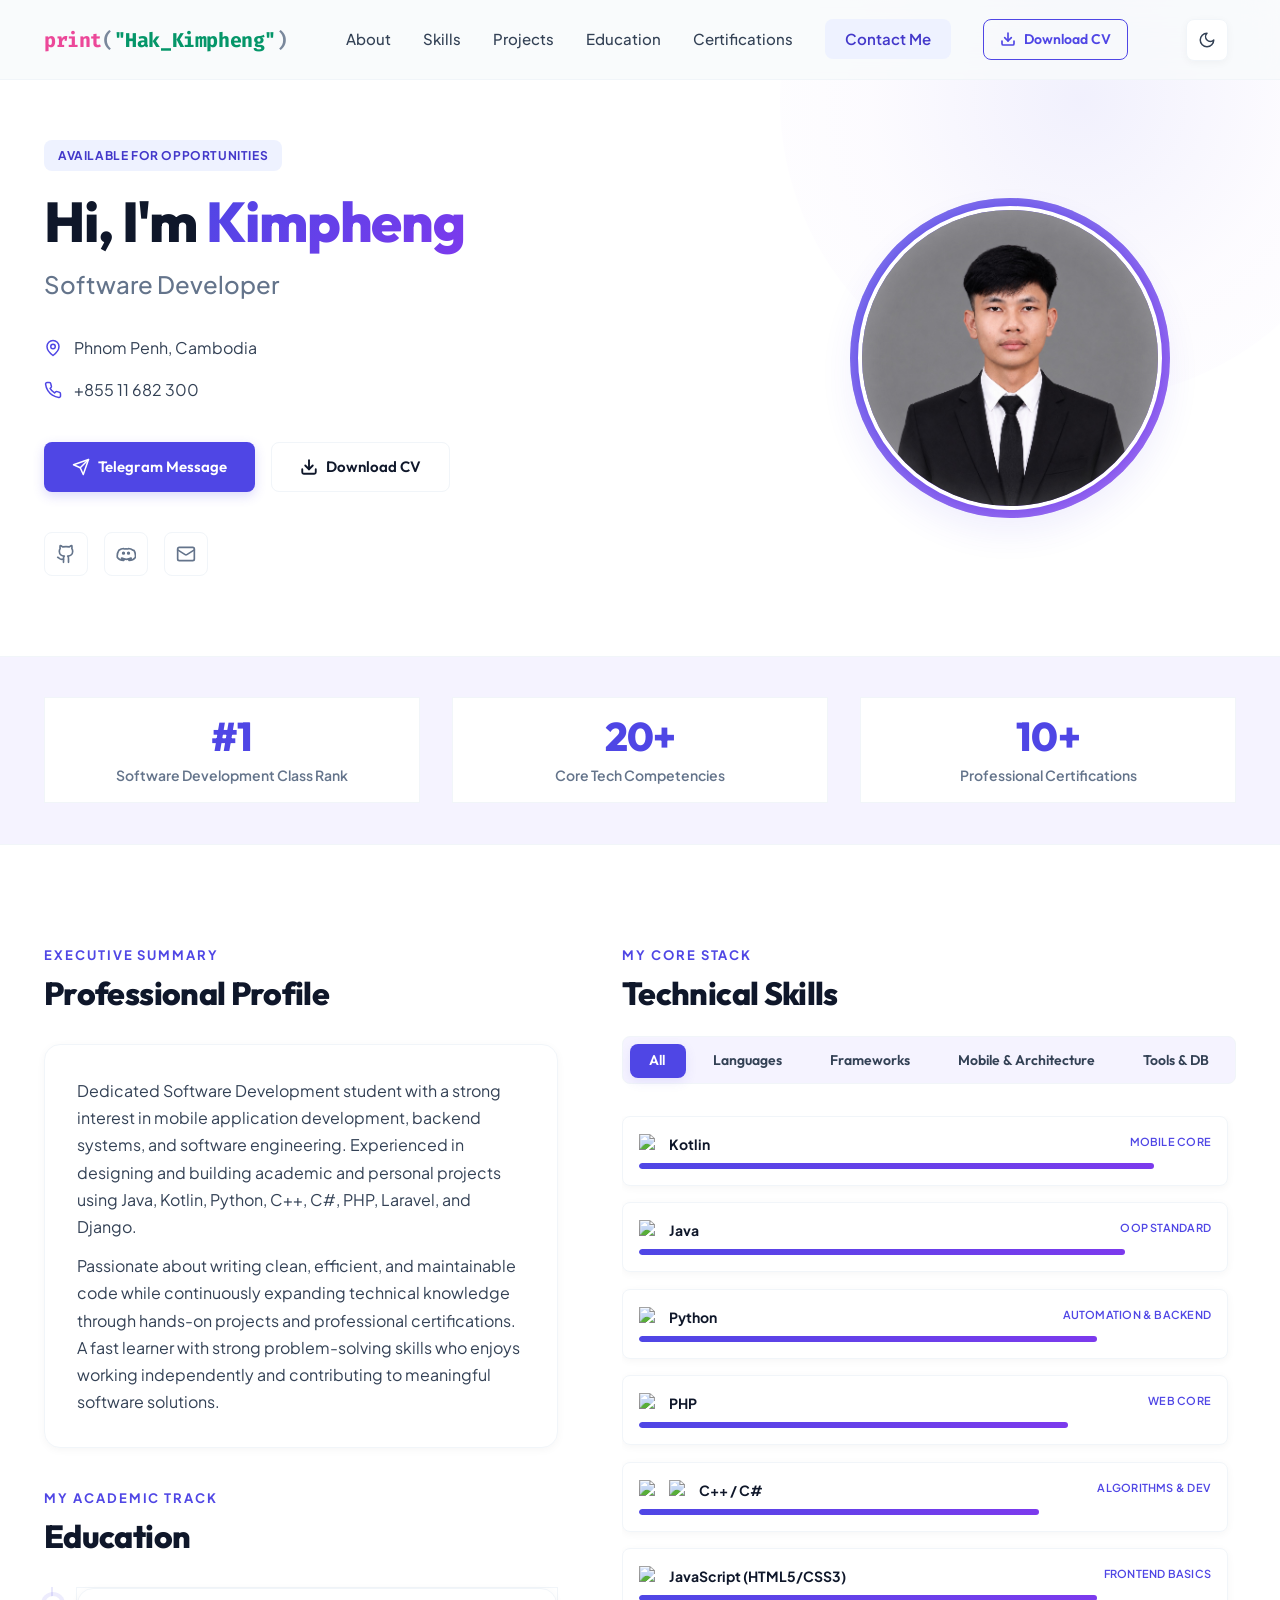
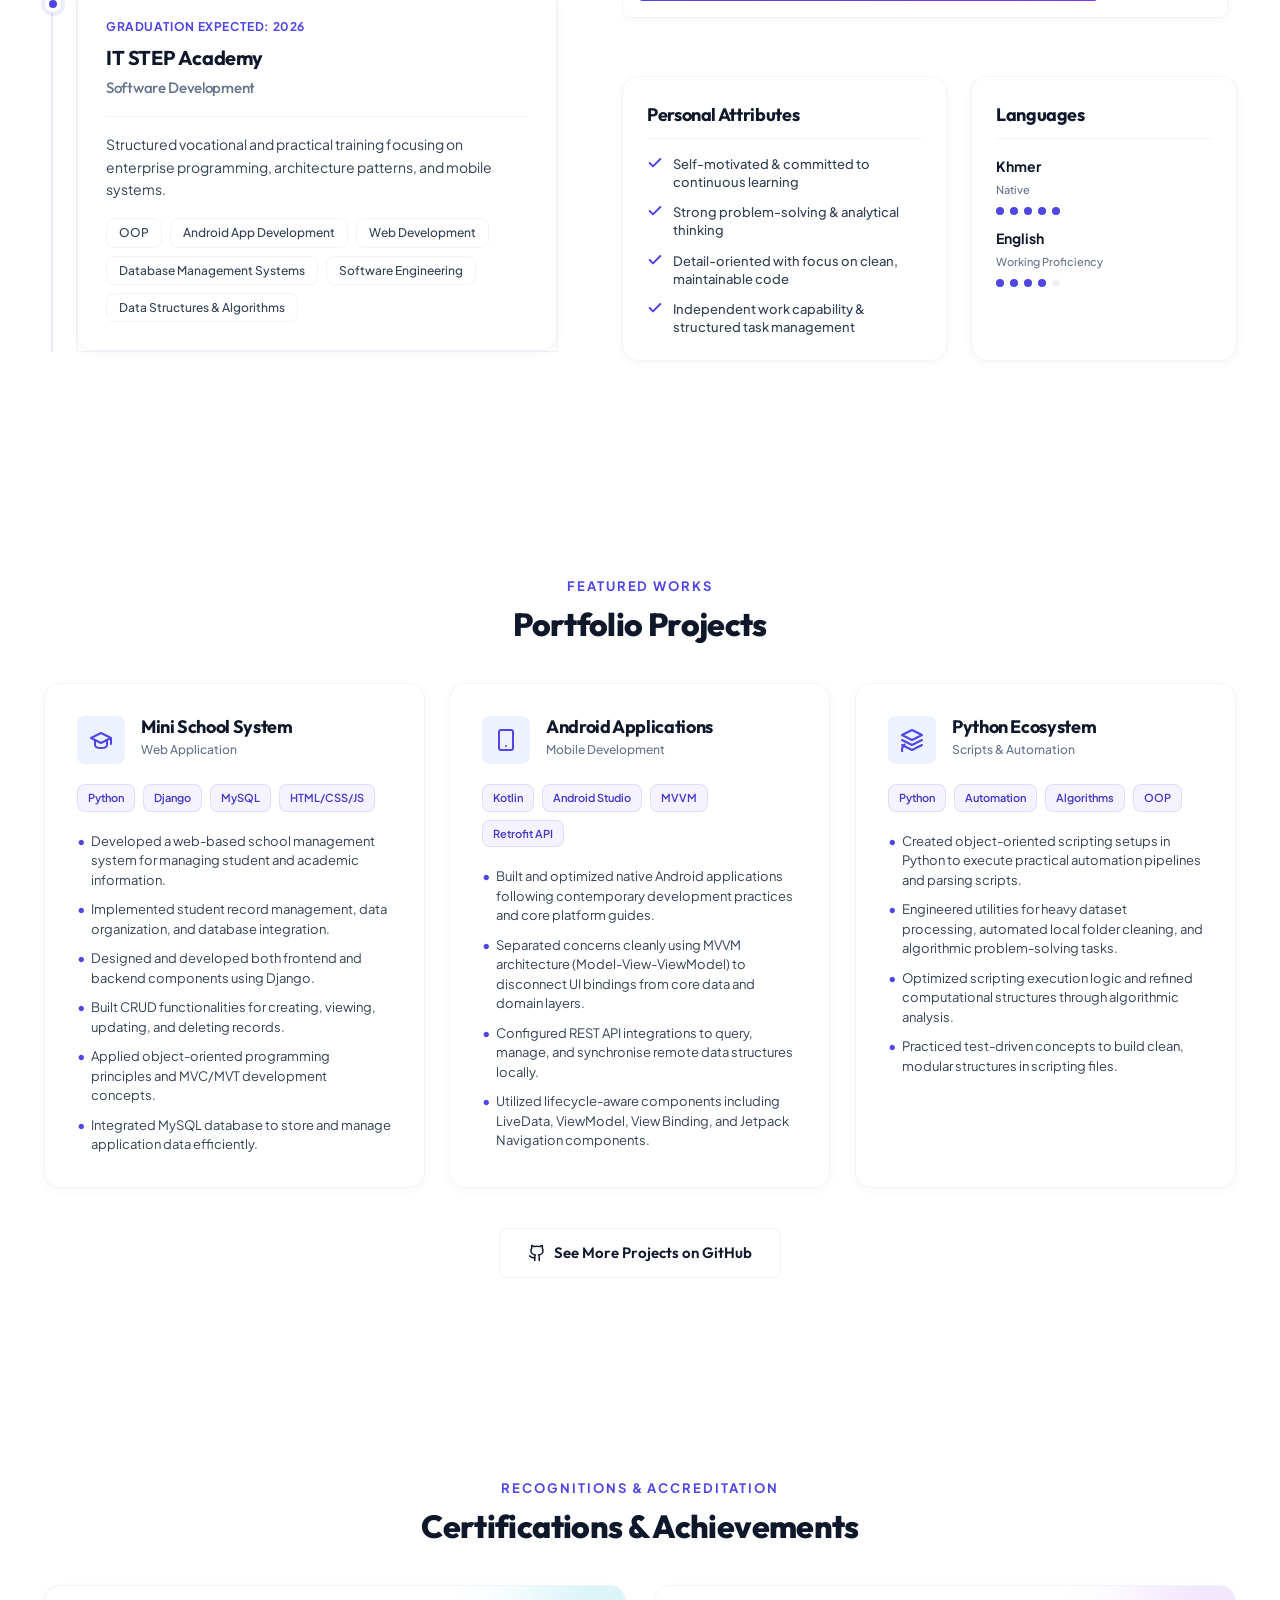
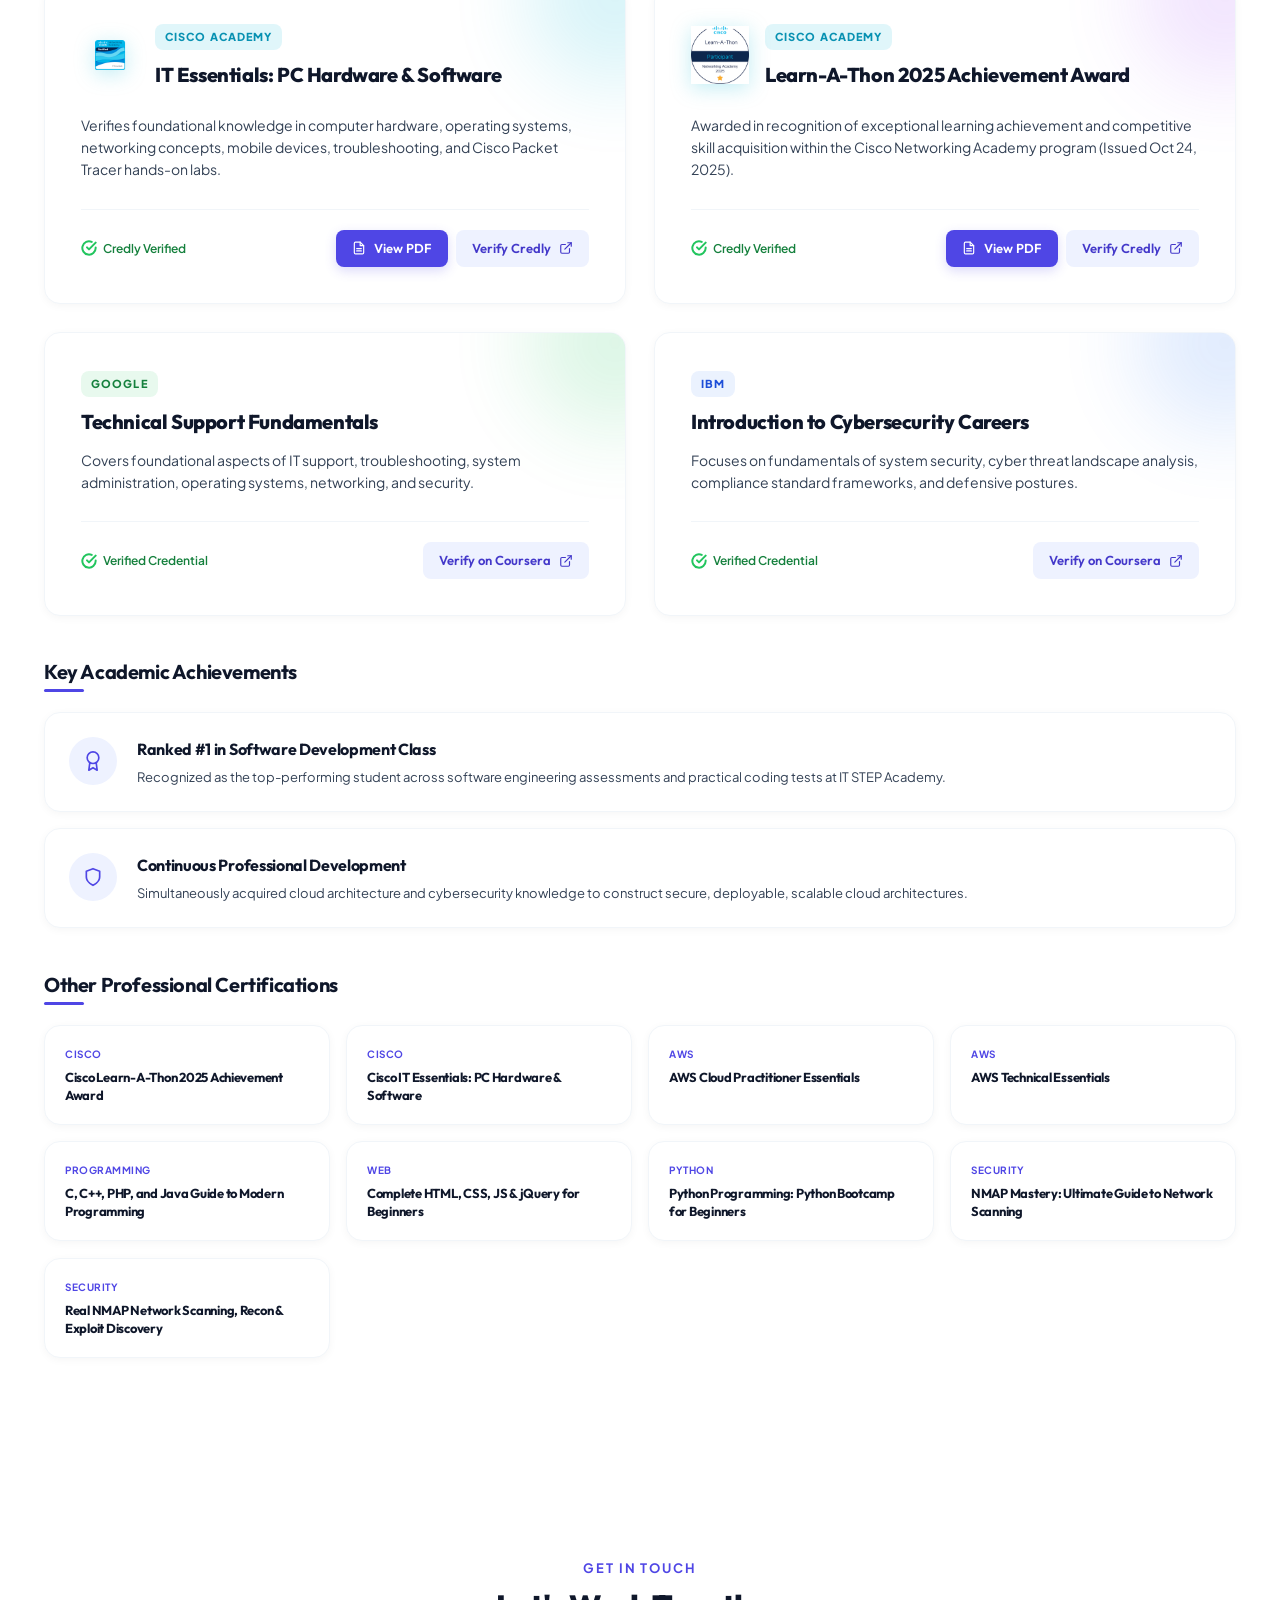
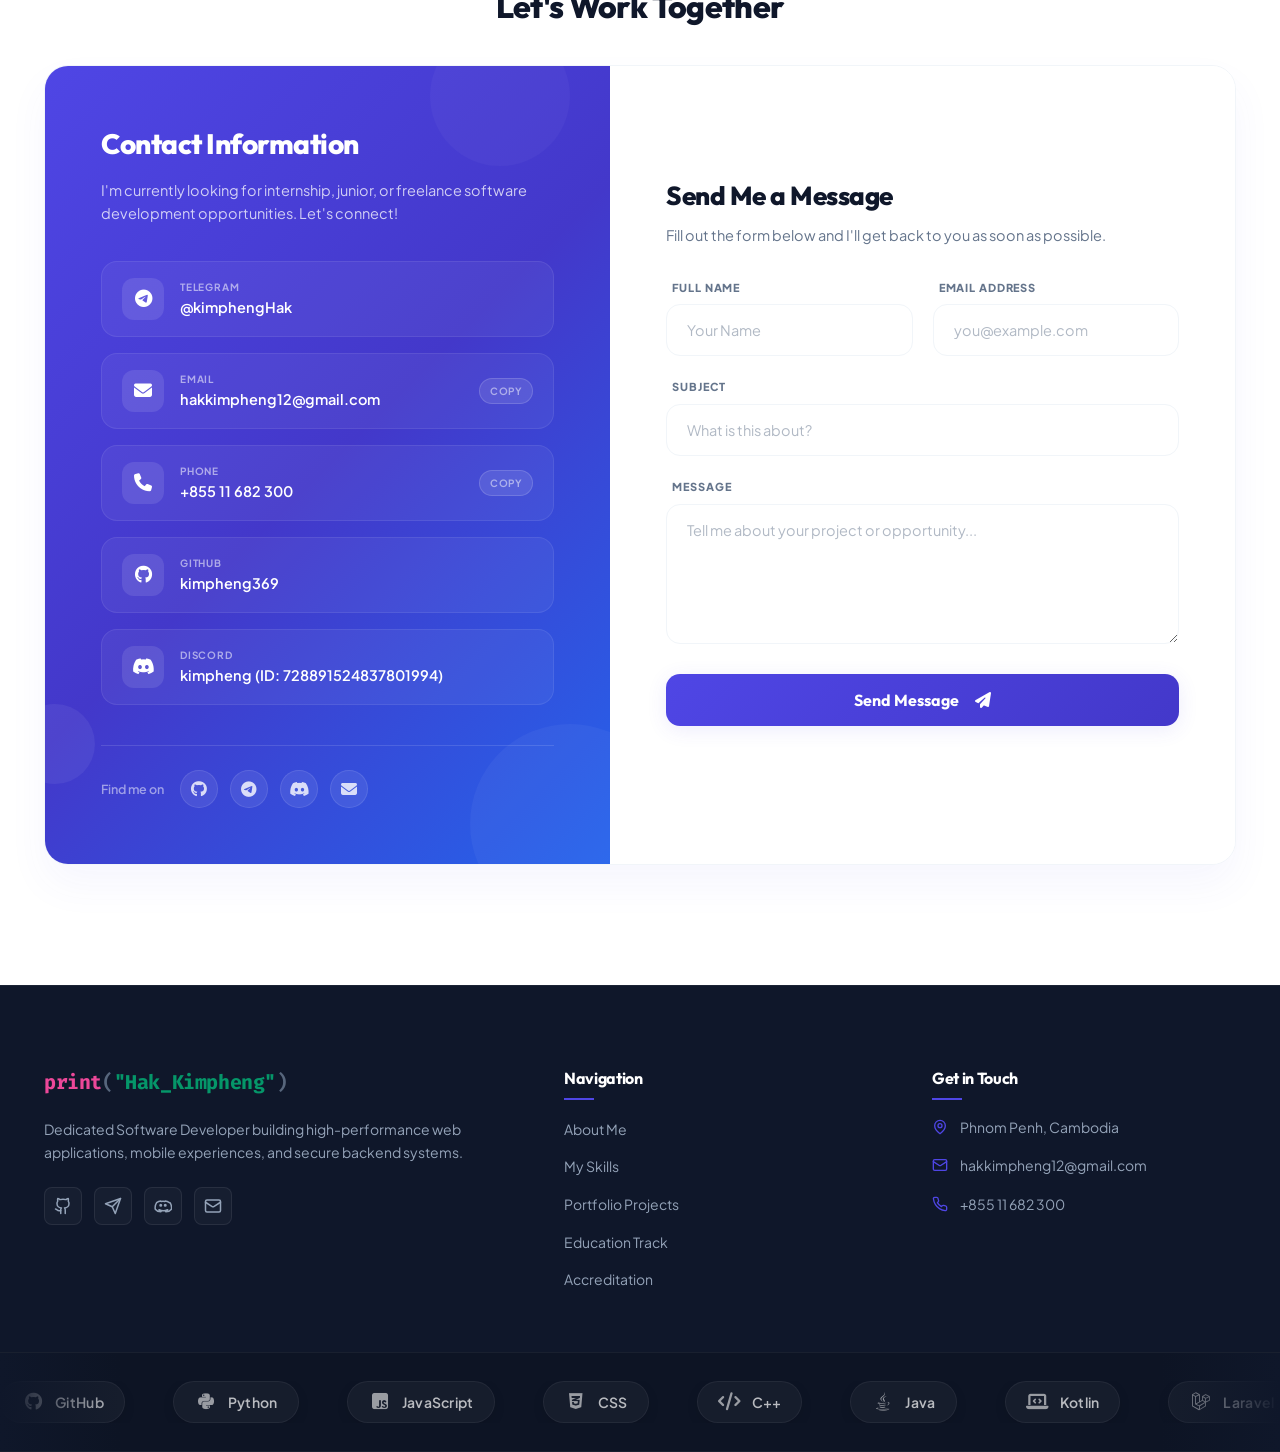
==== commit 56e83a53: "Update website content" ====
--- a/index.html
+++ b/index.html
@@ -46,24 +46,28 @@
         <a href="#education" class="nav-link">Education</a>
         <a href="#certifications" class="nav-link">Certifications</a>
         <a href="#contact" class="nav-link nav-btn-contact">Contact Me</a>
+        <a href="download CV/download my cv.html" target="_blank" class="nav-btn-download" title="Download CV">
+          <svg xmlns="http://www.w3.org/2000/svg" width="16" height="16" viewBox="0 0 24 24" fill="none" stroke="currentColor" stroke-width="2.5" stroke-linecap="round" stroke-linejoin="round"><path d="M21 15v4a2 2 0 0 1-2 2H5a2 2 0 0 1-2-2v-4"></path><polyline points="7 10 12 15 17 10"></polyline><line x1="12" y1="15" x2="12" y2="3"></line></svg>
+          <span>Download CV</span>
+        </a>
+      </nav>
+      <div class="header-actions">
         <!-- Theme Toggle Switcher -->
         <button id="theme-toggle" class="theme-toggle-btn" aria-label="Toggle Theme" title="Toggle Light/Dark Mode">
           <svg class="sun-icon" xmlns="http://www.w3.org/2000/svg" width="18" height="18" viewBox="0 0 24 24" fill="none" stroke="currentColor" stroke-width="2" stroke-linecap="round" stroke-linejoin="round"><circle cx="12" cy="12" r="4"/><path d="M12 2v2"/><path d="M12 20v2"/><path d="m4.93 4.93 1.41 1.41"/><path d="m17.66 17.66 1.41 1.41"/><path d="M2 12h2"/><path d="M20 12h2"/><path d="m6.34 17.66-1.41 1.41"/><path d="m19.07 4.93-1.41 1.41"/></svg>
           <svg class="moon-icon" xmlns="http://www.w3.org/2000/svg" width="18" height="18" viewBox="0 0 24 24" fill="none" stroke="currentColor" stroke-width="2" stroke-linecap="round" stroke-linejoin="round"><path d="M12 3a6 6 0 0 0 9 9 9 9 0 1 1-9-9Z"/></svg>
         </button>
-        <a href="download CV/download my cv.html" target="_blank" class="nav-btn-download" title="Download CV">
-          <svg xmlns="http://www.w3.org/2000/svg" width="16" height="16" viewBox="0 0 24 24" fill="none" stroke="currentColor" stroke-width="2.5" stroke-linecap="round" stroke-linejoin="round"><path d="M21 15v4a2 2 0 0 1-2 2H5a2 2 0 0 1-2-2v-4"></path><polyline points="7 10 12 15 17 10"></polyline><line x1="12" y1="15" x2="12" y2="3"></line></svg>
-          <span>Download CV</span>
-        </a>
-      </nav>
-      <!-- Mobile Nav Toggle -->
-      <button class="mobile-toggle" aria-label="Toggle Menu">
-        <span></span>
-        <span></span>
-        <span></span>
-      </button>
+        <!-- Mobile Nav Toggle -->
+        <button class="mobile-toggle" id="mobile-toggle" aria-label="Toggle Menu">
+          <span></span>
+          <span></span>
+          <span></span>
+        </button>
+      </div>
     </div>
   </header>
+  <!-- Mobile Navigation Overlay Backdrop -->
+  <div class="nav-overlay" id="nav-overlay"></div>
 
   <main class="main-content">
 
--- a/style.css
+++ b/style.css
@@ -332,20 +332,60 @@
   transform: translateY(-1px);
 }
 
+.header-actions {
+  display: flex;
+  align-items: center;
+  gap: 10px;
+}
+
 .mobile-toggle {
   display: none;
   flex-direction: column;
-  gap: 6px;
-  width: 30px;
+  justify-content: center;
+  align-items: center;
+  gap: 5px;
+  width: 40px;
+  height: 40px;
+  border-radius: var(--radius-sm);
+  background: var(--bg-card);
+  border: 1px solid var(--border);
+  cursor: pointer;
+  z-index: 1002;
+  transition: var(--transition);
 }
 
 .mobile-toggle span {
   display: block;
-  width: 100%;
+  width: 20px;
   height: 2px;
   background: var(--text-title);
   border-radius: 2px;
   transition: var(--transition);
+}
+
+/* Mobile Navigation Overlay Backdrop */
+.nav-overlay {
+  position: fixed;
+  top: 0;
+  left: 0;
+  width: 100vw;
+  height: 100vh;
+  background: rgba(15, 23, 42, 0.6);
+  backdrop-filter: blur(8px);
+  -webkit-backdrop-filter: blur(8px);
+  z-index: 999;
+  opacity: 0;
+  visibility: hidden;
+  transition: opacity 0.3s ease, visibility 0.3s ease;
+}
+
+.nav-overlay.active {
+  opacity: 1;
+  visibility: visible;
+}
+
+body.menu-open {
+  overflow: hidden;
 }
 
 /* Hero Section */
@@ -1996,36 +2036,81 @@
 
 @media (max-width: 768px) {
   .header {
-    height: 70px;
+    height: 66px;
   }
   
   .mobile-toggle {
     display: flex;
-    z-index: 1001;
+    z-index: 1002;
   }
   
   .nav-menu {
     position: fixed;
     top: 0;
     right: -100%;
-    width: 280px;
+    width: 300px;
+    max-width: 85vw;
     height: 100vh;
-    background: var(--bg-main);
-    box-shadow: -10px 0 30px rgba(0,0,0,0.05);
+    height: 100dvh;
+    background: var(--bg-card);
+    backdrop-filter: blur(24px);
+    -webkit-backdrop-filter: blur(24px);
+    box-shadow: -10px 0 40px rgba(0, 0, 0, 0.25);
     flex-direction: column;
-    align-items: flex-start;
-    padding: 100px 40px;
-    gap: 24px;
-    transition: var(--transition);
+    align-items: stretch;
+    padding: 85px 24px 40px 24px;
+    gap: 10px;
+    transition: right 0.4s cubic-bezier(0.16, 1, 0.3, 1);
     z-index: 1000;
-  }
-  
+    overflow-y: auto;
+  }
+  
+  [data-theme="dark"] .nav-menu {
+    background: rgba(15, 23, 42, 0.95);
+    border-left: 1px solid var(--border);
+  }
+
   .nav-menu.active {
     right: 0;
   }
-  
+
+  .nav-link {
+    font-size: 16px;
+    font-weight: 600;
+    padding: 12px 16px;
+    border-radius: var(--radius-sm);
+    color: var(--text-title);
+    display: flex;
+    align-items: center;
+    justify-content: space-between;
+    transition: background-color 0.2s ease, color 0.2s ease;
+  }
+
+  .nav-link:hover, .nav-link:focus {
+    background: var(--primary-light);
+    color: var(--primary);
+  }
+
+  .nav-link::after {
+    display: none;
+  }
+
+  .nav-btn-contact {
+    margin-top: 12px;
+    text-align: center;
+    justify-content: center;
+    background: var(--primary);
+    color: var(--text-white);
+  }
+
+  .nav-btn-download {
+    margin-top: 8px;
+    justify-content: center;
+    width: 100%;
+  }
+
   .mobile-toggle.active span:nth-child(1) {
-    transform: translateY(8px) rotate(45deg);
+    transform: translateY(7px) rotate(45deg);
   }
   
   .mobile-toggle.active span:nth-child(2) {
@@ -2033,12 +2118,12 @@
   }
   
   .mobile-toggle.active span:nth-child(3) {
-    transform: translateY(-8px) rotate(-45deg);
+    transform: translateY(-7px) rotate(-45deg);
   }
   
   .hero-grid {
     grid-template-columns: 1fr;
-    gap: 48px;
+    gap: 36px;
     text-align: center;
   }
   
@@ -2052,6 +2137,7 @@
   
   .hero-actions {
     justify-content: center;
+    flex-wrap: wrap;
   }
   
   .social-bar {
@@ -2059,10 +2145,22 @@
   }
   
   .stats-grid {
-    grid-template-columns: 1fr;
-    gap: 24px;
-  }
-  
+    grid-template-columns: repeat(3, 1fr);
+    gap: 12px;
+  }
+
+  .stat-card {
+    padding: 16px 10px;
+  }
+
+  .stat-value {
+    font-size: 24px;
+  }
+
+  .stat-label {
+    font-size: 11px;
+  }
+
   .additional-skills-grid {
     grid-template-columns: 1fr;
   }
@@ -2080,11 +2178,11 @@
   }
   
   .contact-container {
-    padding: 48px 24px;
+    padding: 36px 20px;
   }
   
   .contact-heading {
-    font-size: 28px;
+    font-size: 26px;
   }
   
   .footer-content {
@@ -2096,154 +2194,159 @@
 
 @media (max-width: 640px) {
   body {
+    font-size: 14px;
+    line-height: 1.6;
+  }
+
+  .container {
+    padding: 0 16px;
+  }
+
+  .section-padding {
+    padding: 50px 0;
+  }
+
+  h1, .hero-title {
+    font-size: 32px !important;
+    line-height: 1.2;
+    letter-spacing: -0.02em;
+  }
+
+  .hero-subtitle {
+    font-size: 18px;
+    margin-bottom: 24px;
+  }
+
+  h2, .section-title {
+    font-size: 22px !important;
+  }
+
+  h3 {
+    font-size: 17px !important;
+  }
+
+  h4 {
+    font-size: 15px !important;
+  }
+
+  .hero-tag {
+    font-size: 11px;
+    padding: 5px 12px;
+    margin-bottom: 16px;
+  }
+
+  .avatar-frame {
+    width: 180px;
+    height: 180px;
+  }
+
+  .hero-actions {
+    flex-direction: column;
+    width: 100%;
+    gap: 12px;
+  }
+
+  .hero-actions .btn {
+    width: 100%;
+    justify-content: center;
+    padding: 12px 20px !important;
+    font-size: 14px !important;
+  }
+
+  .skills-filter-container {
+    display: flex;
+    overflow-x: auto;
+    white-space: nowrap;
+    -webkit-overflow-scrolling: touch;
+    scrollbar-width: none;
+    padding: 6px;
+    margin-top: 20px;
+    margin-bottom: 24px;
+    width: 100%;
+    max-width: 100%;
+    border-radius: var(--radius-md);
+  }
+
+  .skills-filter-container::-webkit-scrollbar {
+    display: none;
+  }
+
+  .filter-btn {
+    flex-shrink: 0;
+    padding: 8px 16px;
     font-size: 13px;
   }
 
+  .btn {
+    min-height: 44px;
+    padding: 10px 20px !important;
+    font-size: 13.5px !important;
+  }
+
+  .form-input {
+    font-size: 16px !important; /* Prevents auto-zoom on iOS */
+    padding: 14px 16px;
+  }
+
+  .contact-wrapper {
+    grid-template-columns: 1fr;
+    border-radius: var(--radius-md);
+  }
+
+  .contact-info-pane {
+    padding: 28px 20px;
+  }
+
+  .contact-form-pane {
+    padding: 28px 20px;
+  }
+
+  .cert-footer {
+    flex-direction: column;
+    align-items: flex-start;
+    gap: 14px;
+  }
+
+  .cert-actions-group {
+    width: 100%;
+  }
+
+  .cert-actions-group .btn {
+    flex: 1;
+    text-align: center;
+  }
+
+  .other-certs-grid {
+    grid-template-columns: 1fr;
+    gap: 12px;
+  }
+}
+
+@media (max-width: 480px) {
   h1, .hero-title {
     font-size: 28px !important;
-    line-height: 1.2;
-  }
-
-  h2 {
-    font-size: 20px !important;
-  }
-
-  h3 {
-    font-size: 16px !important;
-  }
-
-  p, li, span {
-    font-size: 13px;
-    line-height: 1.4;
-  }
-
-  .container {
-    padding: 0 12px;
-  }
-
-  .section-padding {
-    padding: 60px 0;
-  }
-
-  .hero-grid {
-    gap: 24px;
-  }
-
-  .avatar-frame {
-    width: 200px;
-    height: 200px;
-  }
-
-  .hero-actions {
-    flex-wrap: wrap;
-    gap: 10px;
-  }
-
-  .btn {
-    padding: 10px 16px !important;
-    font-size: 12px !important;
-  }
-
-  .nav-menu {
-    width: 100vw;
-    padding: 80px 20px;
-  }
-
-  .additional-skills-grid {
+  }
+
+  .stats-grid {
     grid-template-columns: 1fr;
-    gap: 16px;
-  }
-
-  .other-certs-grid {
-    grid-template-columns: 1fr;
-  }
-
-  .contact-wrapper {
-    display: grid;
-    grid-template-columns: 1fr;
-    width: 100%;
-    max-width: 100%;
-    min-height: auto;
-    overflow: hidden;
-    margin: 0;
-    padding: 0;
-  }
-
-  .contact-section,
-  .contact-wrapper,
-  .contact-info-pane,
-  .contact-form-pane,
-  .form-row,
-  .form-group {
-    min-width: 0;
-    width: 100%;
-    max-width: 100%;
-  }
-
-  .contact-section {
-    overflow-x: hidden;
-  }
-
-  .contact-info-pane {
-    padding: 24px 14px;
-  }
-
-  .contact-form-pane {
-    padding: 24px 14px;
-  }
-
-  .contact-form {
-    width: 100%;
-  }
-
-  .form-row {
-    grid-template-columns: 1fr;
-  }
-
-  .form-input {
-    padding: 12px 14px;
-  }
-
-  .form-submit-btn {
-    padding: 14px 20px;
-  }
-
-  .skill-bar {
-    height: 4px;
-  }
-
-  .card-title-small {
-    font-size: 14px;
-  }
-}
-
-@media (max-width: 480px) {
-  body {
+    gap: 12px;
+  }
+
+  .stat-card {
+    padding: 16px;
+    display: flex;
+    align-items: center;
+    justify-content: space-between;
+    text-align: left;
+  }
+
+  .stat-value {
+    font-size: 24px;
+    margin-bottom: 0;
+  }
+
+  .stat-label {
     font-size: 12px;
-  }
-
-  h1, .hero-title {
-    font-size: 24px !important;
-  }
-
-  h2 {
-    font-size: 16px !important;
-  }
-
-  h3 {
-    font-size: 14px !important;
-  }
-
-  p, li, span {
-    font-size: 12px;
-  }
-
-  .container {
-    padding: 0 8px;
-  }
-
-  .section-padding {
-    padding: 40px 0;
   }
 
   .avatar-frame {
@@ -2251,29 +2354,17 @@
     height: 160px;
   }
 
-  .btn {
-    padding: 8px 12px !important;
-    font-size: 11px !important;
-  }
-
-  .hero-actions {
-    gap: 8px;
-  }
-
-  .nav-menu {
-    padding: 80px 16px;
-  }
-
-  .other-certs-grid {
-    grid-template-columns: 1fr;
-  }
-
-  .hint-content span {
-    font-size: 12px;
-  }
-
-  .hint-content p {
-    font-size: 9px;
+  .channel-row {
+    padding: 14px 16px;
+  }
+
+  .channel-text {
+    overflow: hidden;
+  }
+
+  .channel-value {
+    font-size: 13px;
+    word-break: break-all;
   }
 }
 
